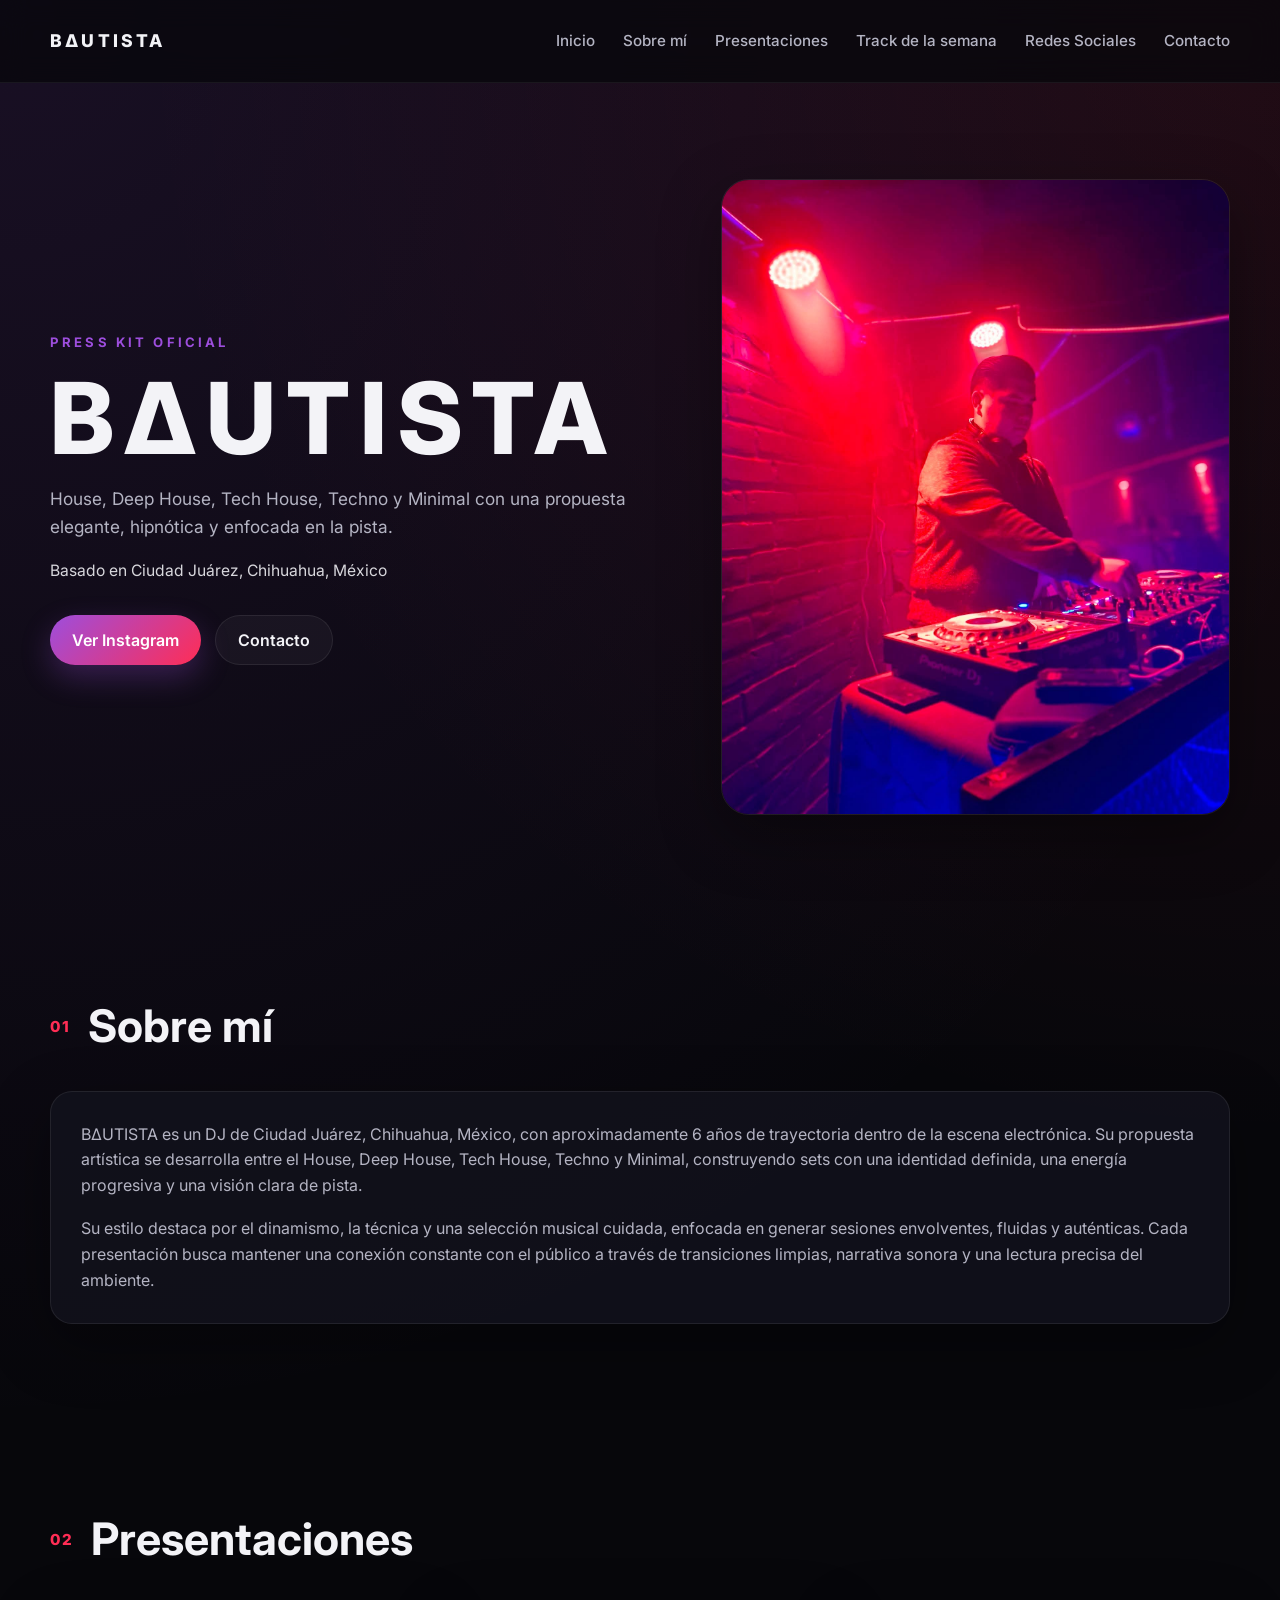
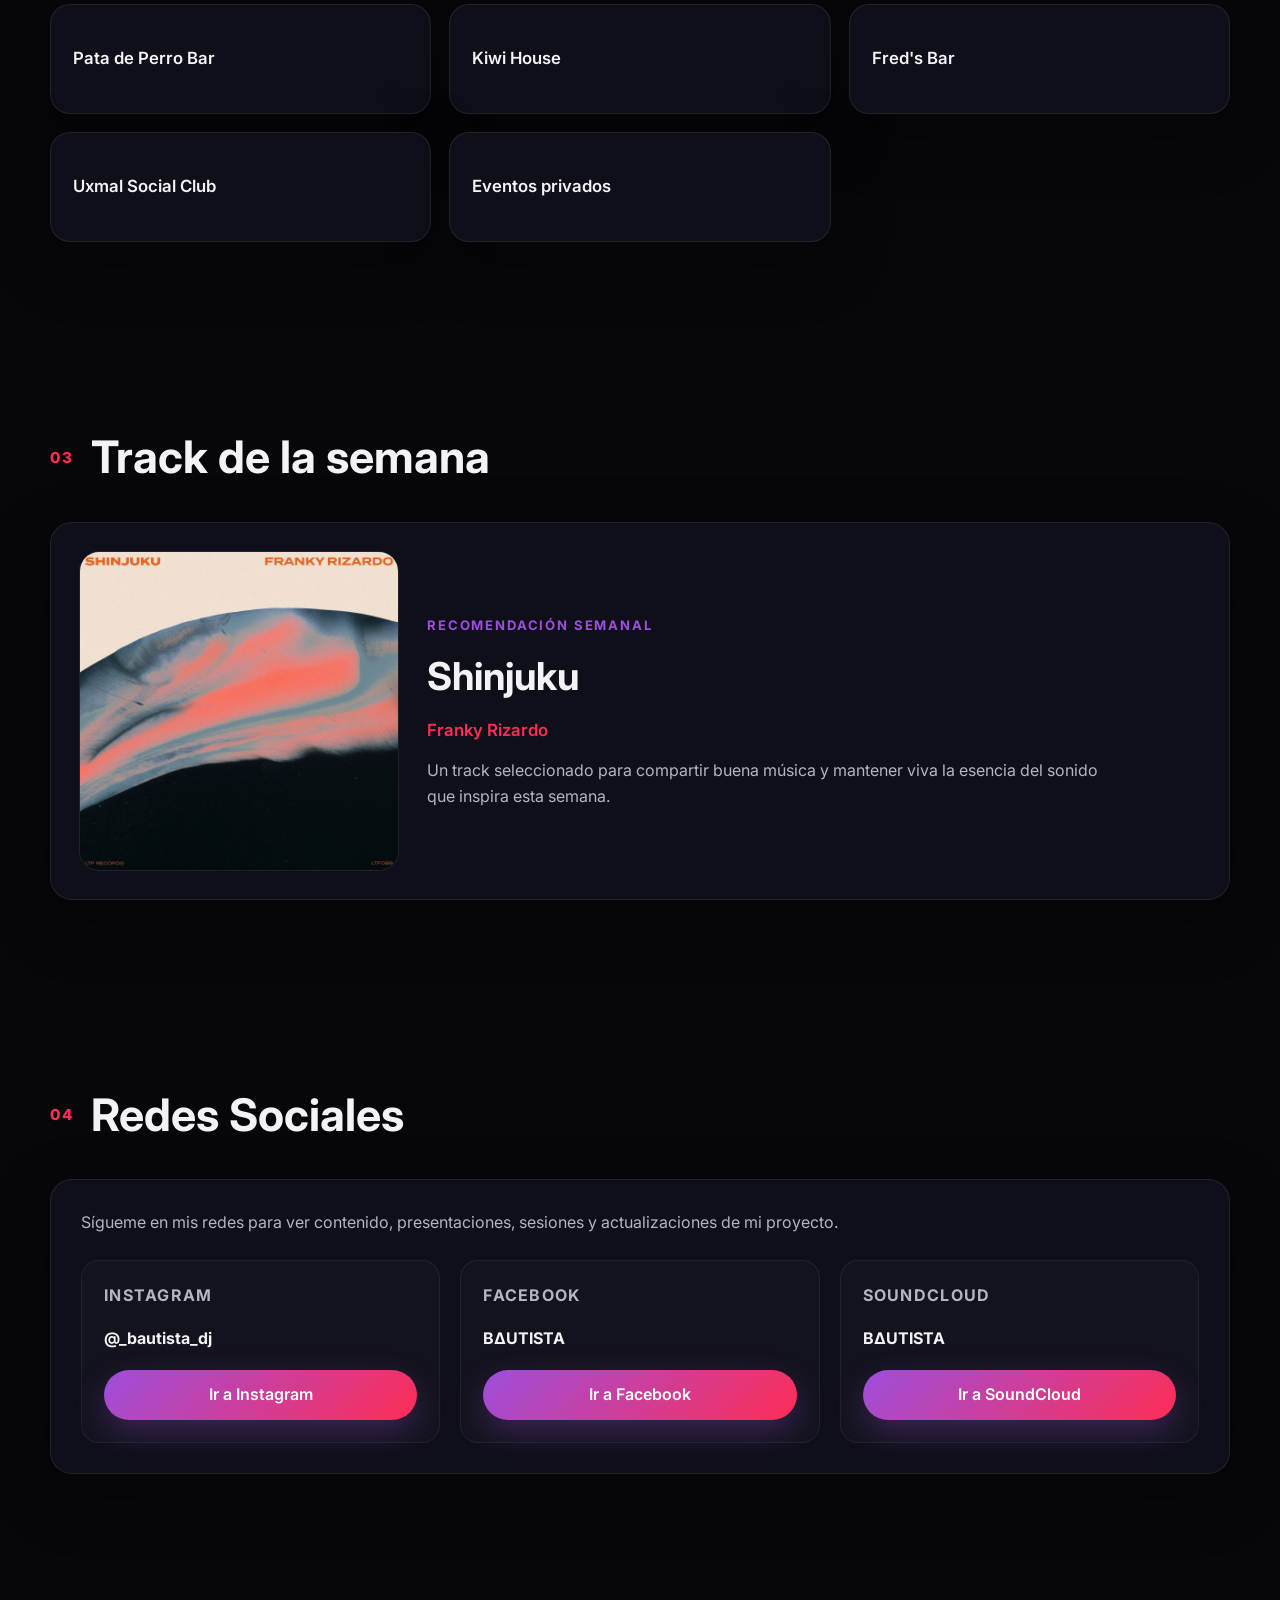
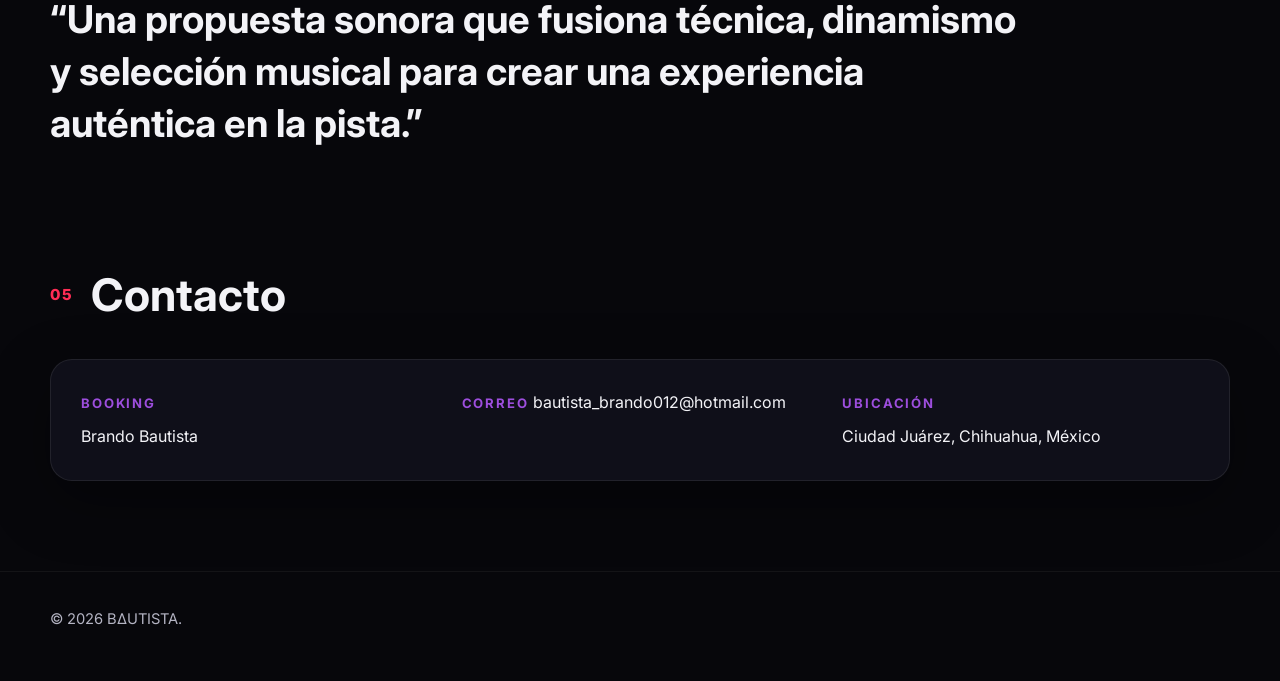
==== index.html @ ca9deb6f "Subir archivos a la raíz" ====
<!DOCTYPE html>
<html lang="es">
<head>
  <meta charset="UTF-8" />
  <meta name="viewport" content="width=device-width, initial-scale=1.0" />
  <title>BΔUTISTA | Press Kit</title>
  <link rel="icon" type="image/png" href="img/favicon.png" />
  <meta
    name="description"
    content="Press kit oficial de BΔUTISTA. DJ de House, Deep House, Tech House, Techno y Minimal desde Ciudad Juárez, Chihuahua, México."
  />
  <link rel="preconnect" href="https://fonts.googleapis.com" />
  <link rel="preconnect" href="https://fonts.gstatic.com" crossorigin />
  <link
    href="https://fonts.googleapis.com/css2?family=Inter:wght@300;400;500;600;700;800&display=swap"
    rel="stylesheet"
  />
  <link rel="stylesheet" href="styles.css" />
</head>
<body>
  <header class="header">
    <div class="container nav">
      <a href="#inicio" class="logo">BΔUTISTA</a>

      <button class="menu-toggle" id="menuToggle" aria-label="Abrir menú">
        <span></span>
        <span></span>
        <span></span>
      </button>

      <nav class="menu" id="menu">
        <a href="#inicio">Inicio</a>
        <a href="#sobre-mi">Sobre mí</a>
        <a href="#presentaciones">Presentaciones</a>
        <a href="#track-semana">Track de la semana</a>
        <a href="#redes">Redes Sociales</a>
        <a href="#contacto">Contacto</a>
      </nav>
    </div>
  </header>

  <main>
    <section class="hero" id="inicio">
      <div class="container hero-grid">
        <div class="hero-content reveal">
          <p class="eyebrow">PRESS KIT OFICIAL</p>
          <h1>BΔUTISTA</h1>
          <p class="hero-genres">
            House, Deep House, Tech House, Techno y Minimal con una propuesta elegante, hipnótica y enfocada en la pista.
          </p>
          <p class="hero-location">Basado en Ciudad Juárez, Chihuahua, México</p>

          <div class="hero-actions">
            <a
              href="https://www.instagram.com/_bautista_dj?igsh=emNrYTQ2aWJmM2I="
              target="_blank"
              rel="noopener noreferrer"
              class="btn btn-primary"
            >
              Ver Instagram
            </a>
            <a href="#contacto" class="btn btn-secondary">Contacto</a>
          </div>
        </div>

        <div class="hero-image reveal">
          <img src="img/bautista.jpeg" alt="Foto oficial de BΔUTISTA" />
        </div>
      </div>
    </section>

    <section class="section reveal" id="sobre-mi">
      <div class="container">
        <div class="section-heading">
          <span class="section-number">01</span>
          <h2>Sobre mí</h2>
        </div>

        <div class="card">
          <p>
            BΔUTISTA es un DJ de Ciudad Juárez, Chihuahua, México, con aproximadamente 6 años de trayectoria dentro de la escena electrónica.
            Su propuesta artística se desarrolla entre el House, Deep House, Tech House, Techno y Minimal, construyendo sets con una identidad definida,
            una energía progresiva y una visión clara de pista.
          </p>

          <p>
            Su estilo destaca por el dinamismo, la técnica y una selección musical cuidada, enfocada en generar sesiones envolventes, fluidas y auténticas.
            Cada presentación busca mantener una conexión constante con el público a través de transiciones limpias, narrativa sonora y una lectura precisa del ambiente.
          </p>
        </div>
      </div>
    </section>

    <section class="section reveal" id="presentaciones">
      <div class="container">
        <div class="section-heading">
          <span class="section-number">02</span>
          <h2>Presentaciones</h2>
        </div>

        <div class="venues-grid">
          <article class="venue-card">Pata de Perro Bar</article>
          <article class="venue-card">Kiwi House</article>
          <article class="venue-card">Fred's Bar</article>
          <article class="venue-card">Uxmal Social Club</article>
          <article class="venue-card">Eventos privados</article>
        </div>
      </div>
    </section>

    <section class="section reveal" id="track-semana">
      <div class="container">
        <div class="section-heading">
          <span class="section-number">03</span>
          <h2>Track de la semana</h2>
        </div>

        <div class="track-card">
          <div class="track-image">
            <img src="img/franky.webp" alt="Track de la semana" />
          </div>

          <div class="track-content">
            <p class="track-label">Recomendación semanal</p>
            <h3>Shinjuku</h3>
            <p class="track-artist">Franky Rizardo</p>
            <p class="track-description">
              Un track seleccionado para compartir buena música y mantener viva la esencia del sonido que inspira esta semana.
            </p>
          </div>
        </div>
      </div>
    </section>

    <section class="section reveal" id="redes">
      <div class="container">
        <div class="section-heading">
          <span class="section-number">04</span>
          <h2>Redes Sociales</h2>
        </div>

        <div class="card social-card">
          <p class="social-text">
            Sígueme en mis redes para ver contenido, presentaciones, sesiones y actualizaciones de mi proyecto.
          </p>

          <div class="social-grid">
            <div class="social-item">
              <p class="social-name">Instagram</p>
              <p class="social-user">@_bautista_dj</p>
              <a
                href="https://www.instagram.com/_bautista_dj?igsh=emNrYTQ2aWJmM2I="
                target="_blank"
                rel="noopener noreferrer"
                class="btn btn-primary"
              >
                Ir a Instagram
              </a>
            </div>

            <div class="social-item">
              <p class="social-name">Facebook</p>
              <p class="social-user">BΔUTISTA</p>
              <a
                href="https://www.facebook.com/share/17TQZb2qH4/"
                target="_blank"
                rel="noopener noreferrer"
                class="btn btn-primary"
              >
                Ir a Facebook
              </a>
            </div>

            <div class="social-item">
              <p class="social-name">SoundCloud</p>
              <p class="social-user">BΔUTISTA</p>
              <a
                href="https://on.soundcloud.com/ZeuyBoOCUheEk30v5t"
                target="_blank"
                rel="noopener noreferrer"
                class="btn btn-primary"
              >
                Ir a SoundCloud
              </a>
            </div>
          </div>
        </div>
      </div>
    </section>

    <section class="quote-section reveal">
      <div class="container">
        <blockquote>
          “Una propuesta sonora que fusiona técnica, dinamismo y selección musical para crear una experiencia auténtica en la pista.”
        </blockquote>
      </div>
    </section>

    <section class="section reveal" id="contacto">
      <div class="container">
        <div class="section-heading">
          <span class="section-number">05</span>
          <h2>Contacto</h2>
        </div>

        <div class="card contact-card">
          <div class="contact-item">
            <span class="contact-label">Booking</span>
            <p>Brando Bautista</p>
          </div>

          <div class="contact-item">
            <span class="contact-label">Correo</span>
            <a href="mailto:bautista_brando012@hotmail.com">bautista_brando012@hotmail.com</a>
          </div>

          <div class="contact-item">
            <span class="contact-label">Ubicación</span>
            <p>Ciudad Juárez, Chihuahua, México</p>
          </div>
        </div>
      </div>
    </section>
  </main>

  <footer class="footer">
    <div class="container">
      <p>© 2026 BΔUTISTA.</p>
    </div>
  </footer>

  <script src="Funciones.js"></script>
</body>
</html>
---- styles.css ----
:root {
  --bg: #07070b;
  --bg-soft: #101018;
  --card: rgba(18, 18, 28, 0.88);
  --card-border: rgba(255, 255, 255, 0.08);
  --text: #f3f3f7;
  --muted: #b4b4c3;
  --accent: #9d4edd;
  --accent-2: #ff2d55;
  --shadow: 0 20px 60px rgba(0, 0, 0, 0.35);
  --radius: 22px;
  --container: 1180px;
  --header-h: 82px;
}

* {
  margin: 0;
  padding: 0;
  box-sizing: border-box;
}

html {
  scroll-behavior: smooth;
}

body {
  font-family: "Inter", sans-serif;
  background:
    radial-gradient(circle at top left, rgba(157, 78, 221, 0.12), transparent 35%),
    radial-gradient(circle at top right, rgba(255, 45, 85, 0.10), transparent 28%),
    var(--bg);
  color: var(--text);
  line-height: 1.6;
}

img {
  max-width: 100%;
  display: block;
}

a {
  color: inherit;
  text-decoration: none;
}

.container {
  width: min(100% - 40px, var(--container));
  margin: 0 auto;
}

.header {
  position: sticky;
  top: 0;
  z-index: 1000;
  backdrop-filter: blur(14px);
  background: rgba(7, 7, 11, 0.75);
  border-bottom: 1px solid rgba(255, 255, 255, 0.06);
}

.nav {
  min-height: var(--header-h);
  display: flex;
  align-items: center;
  justify-content: space-between;
  gap: 20px;
}

.logo {
  font-size: 1.1rem;
  font-weight: 800;
  letter-spacing: 0.18em;
}

.menu {
  display: flex;
  align-items: center;
  gap: 28px;
}

.menu a {
  color: var(--muted);
  font-size: 0.95rem;
  font-weight: 500;
  transition: color 0.25s ease;
}

.menu a:hover {
  color: var(--text);
}

.menu-toggle {
  display: none;
  width: 48px;
  height: 48px;
  border: 1px solid rgba(255, 255, 255, 0.08);
  background: transparent;
  border-radius: 14px;
  cursor: pointer;
  padding: 10px;
}

.menu-toggle span {
  display: block;
  width: 100%;
  height: 2px;
  background: var(--text);
  margin: 6px 0;
  transition: 0.3s ease;
}

.hero {
  min-height: calc(100vh - var(--header-h));
  display: flex;
  align-items: center;
  padding: 80px 0 70px;
}

.hero-grid {
  display: grid;
  grid-template-columns: 1.1fr 0.9fr;
  gap: 48px;
  align-items: center;
}

.eyebrow {
  display: inline-block;
  margin-bottom: 18px;
  color: var(--accent);
  font-size: 0.82rem;
  font-weight: 700;
  letter-spacing: 0.24em;
}

.hero h1 {
  font-size: clamp(3rem, 8vw, 6.2rem);
  line-height: 0.95;
  font-weight: 800;
  letter-spacing: 0.1em;
  margin-bottom: 20px;
}

.hero-genres {
  max-width: 680px;
  font-size: 1.08rem;
  color: var(--muted);
  margin-bottom: 18px;
}

.hero-location {
  font-size: 0.98rem;
  color: var(--text);
  opacity: 0.88;
  margin-bottom: 32px;
}

.hero-actions {
  display: flex;
  flex-wrap: wrap;
  gap: 14px;
}

.btn {
  display: inline-flex;
  align-items: center;
  justify-content: center;
  min-height: 50px;
  padding: 0 22px;
  border-radius: 999px;
  font-weight: 600;
  transition: transform 0.25s ease, box-shadow 0.25s ease, background 0.25s ease;
}

.btn:hover {
  transform: translateY(-2px);
}

.btn-primary {
  background: linear-gradient(135deg, var(--accent), var(--accent-2));
  color: #fff;
  box-shadow: 0 12px 30px rgba(157, 78, 221, 0.28);
}

.btn-secondary {
  background: rgba(255, 255, 255, 0.04);
  color: var(--text);
  border: 1px solid rgba(255, 255, 255, 0.08);
}

.hero-image {
  position: relative;
}

.hero-image img {
  width: 100%;
  aspect-ratio: 4 / 5;
  object-fit: cover;
  border-radius: 28px;
  box-shadow: var(--shadow);
  border: 1px solid rgba(255, 255, 255, 0.08);
}

.section {
  padding: 90px 0;
}

.section-heading {
  display: flex;
  align-items: center;
  gap: 16px;
  margin-bottom: 28px;
}

.section-number {
  font-size: 0.95rem;
  font-weight: 800;
  color: var(--accent-2);
  letter-spacing: 0.16em;
}

.section-heading h2 {
  font-size: clamp(1.8rem, 4vw, 2.8rem);
  font-weight: 700;
}

.card {
  background: var(--card);
  border: 1px solid var(--card-border);
  border-radius: var(--radius);
  padding: 30px;
  box-shadow: var(--shadow);
}

.card p + p {
  margin-top: 18px;
}

.card p {
  color: var(--muted);
  font-size: 1rem;
}

.venues-grid {
  display: grid;
  grid-template-columns: repeat(3, 1fr);
  gap: 18px;
}

.venue-card {
  background: var(--card);
  border: 1px solid var(--card-border);
  border-radius: 20px;
  padding: 28px 22px;
  min-height: 110px;
  display: flex;
  align-items: center;
  font-size: 1.05rem;
  font-weight: 600;
  color: var(--text);
  transition: transform 0.25s ease, border-color 0.25s ease;
  box-shadow: var(--shadow);
}

.venue-card:hover {
  transform: translateY(-4px);
  border-color: rgba(157, 78, 221, 0.35);
}

.track-card {
  display: grid;
  grid-template-columns: 320px 1fr;
  gap: 28px;
  align-items: center;
  background: var(--card);
  border: 1px solid var(--card-border);
  border-radius: var(--radius);
  padding: 28px;
  box-shadow: var(--shadow);
}

.track-image img {
  width: 100%;
  aspect-ratio: 1 / 1;
  object-fit: cover;
  border-radius: 20px;
  border: 1px solid rgba(255, 255, 255, 0.08);
}

.track-label {
  display: inline-block;
  margin-bottom: 10px;
  font-size: 0.82rem;
  font-weight: 700;
  letter-spacing: 0.14em;
  color: var(--accent);
  text-transform: uppercase;
}

.track-content h3 {
  font-size: clamp(1.6rem, 3vw, 2.4rem);
  margin-bottom: 10px;
  color: var(--text);
}

.track-artist {
  font-size: 1.05rem;
  font-weight: 600;
  color: var(--accent-2);
  margin-bottom: 14px;
}

.track-description {
  color: var(--muted);
  max-width: 680px;
}

.social-card {
  text-align: left;
}

.social-text {
  margin-bottom: 22px;
}

.social-grid {
  display: grid;
  grid-template-columns: repeat(3, 1fr);
  gap: 20px;
  margin-top: 24px;
}

.social-item {
  background: rgba(255, 255, 255, 0.02);
  border: 1px solid rgba(255, 255, 255, 0.06);
  border-radius: 18px;
  padding: 22px;
}

.social-name {
  font-size: 0.95rem;
  font-weight: 700;
  color: var(--accent);
  margin-bottom: 8px;
  text-transform: uppercase;
  letter-spacing: 0.08em;
}

.social-user {
  font-size: 1.15rem;
  font-weight: 700;
  color: var(--text) !important;
  margin-bottom: 18px;
}

.social-item .btn {
  width: 100%;
}

.quote-section {
  padding: 30px 0 20px;
}

.quote-section blockquote {
  font-size: clamp(1.4rem, 3vw, 2.5rem);
  line-height: 1.35;
  font-weight: 700;
  max-width: 980px;
  color: var(--text);
}

.contact-card {
  display: grid;
  grid-template-columns: repeat(3, 1fr);
  gap: 24px;
}

.contact-label {
  display: inline-block;
  margin-bottom: 10px;
  font-size: 0.82rem;
  font-weight: 700;
  letter-spacing: 0.14em;
  color: var(--accent);
  text-transform: uppercase;
}

.contact-item p,
.contact-item a {
  color: var(--text);
  font-size: 1rem;
  word-break: break-word;
}

.footer {
  padding: 36px 0 50px;
  border-top: 1px solid rgba(255, 255, 255, 0.05);
}

.footer p {
  color: var(--muted);
  font-size: 0.92rem;
}

.reveal {
  opacity: 0;
  transform: translateY(36px);
  transition: opacity 0.8s ease, transform 0.8s ease;
}

.reveal.visible {
  opacity: 1;
  transform: translateY(0);
}

@media (max-width: 980px) {
  .hero-grid,
  .contact-card,
  .venues-grid,
  .social-grid {
    grid-template-columns: 1fr;
  }

  .track-card {
    grid-template-columns: 1fr;
  }

  .hero {
    padding-top: 50px;
  }

  .hero-image {
    order: -1;
  }
}

@media (max-width: 768px) {
  .menu-toggle {
    display: block;
  }

  .menu {
    position: absolute;
    top: calc(var(--header-h) - 2px);
    right: 20px;
    left: 20px;
    display: flex;
    flex-direction: column;
    align-items: flex-start;
    padding: 18px;
    border-radius: 18px;
    background: rgba(10, 10, 16, 0.96);
    border: 1px solid rgba(255, 255, 255, 0.08);
    box-shadow: var(--shadow);
    opacity: 0;
    pointer-events: none;
    transform: translateY(-10px);
    transition: 0.3s ease;
  }

  .menu.open {
    opacity: 1;
    pointer-events: auto;
    transform: translateY(0);
  }

  .hero h1 {
    letter-spacing: 0.06em;
  }

  .card,
  .venue-card,
  .track-card,
  .social-item {
    padding: 24px;
  }
}

@media (max-width: 520px) {
  .container {
    width: min(100% - 24px, var(--container));
  }

  .hero-actions {
    flex-direction: column;
    align-items: stretch;
  }

  .btn {
    width: 100%;
  }

  .section {
    padding: 72px 0;
  }
}
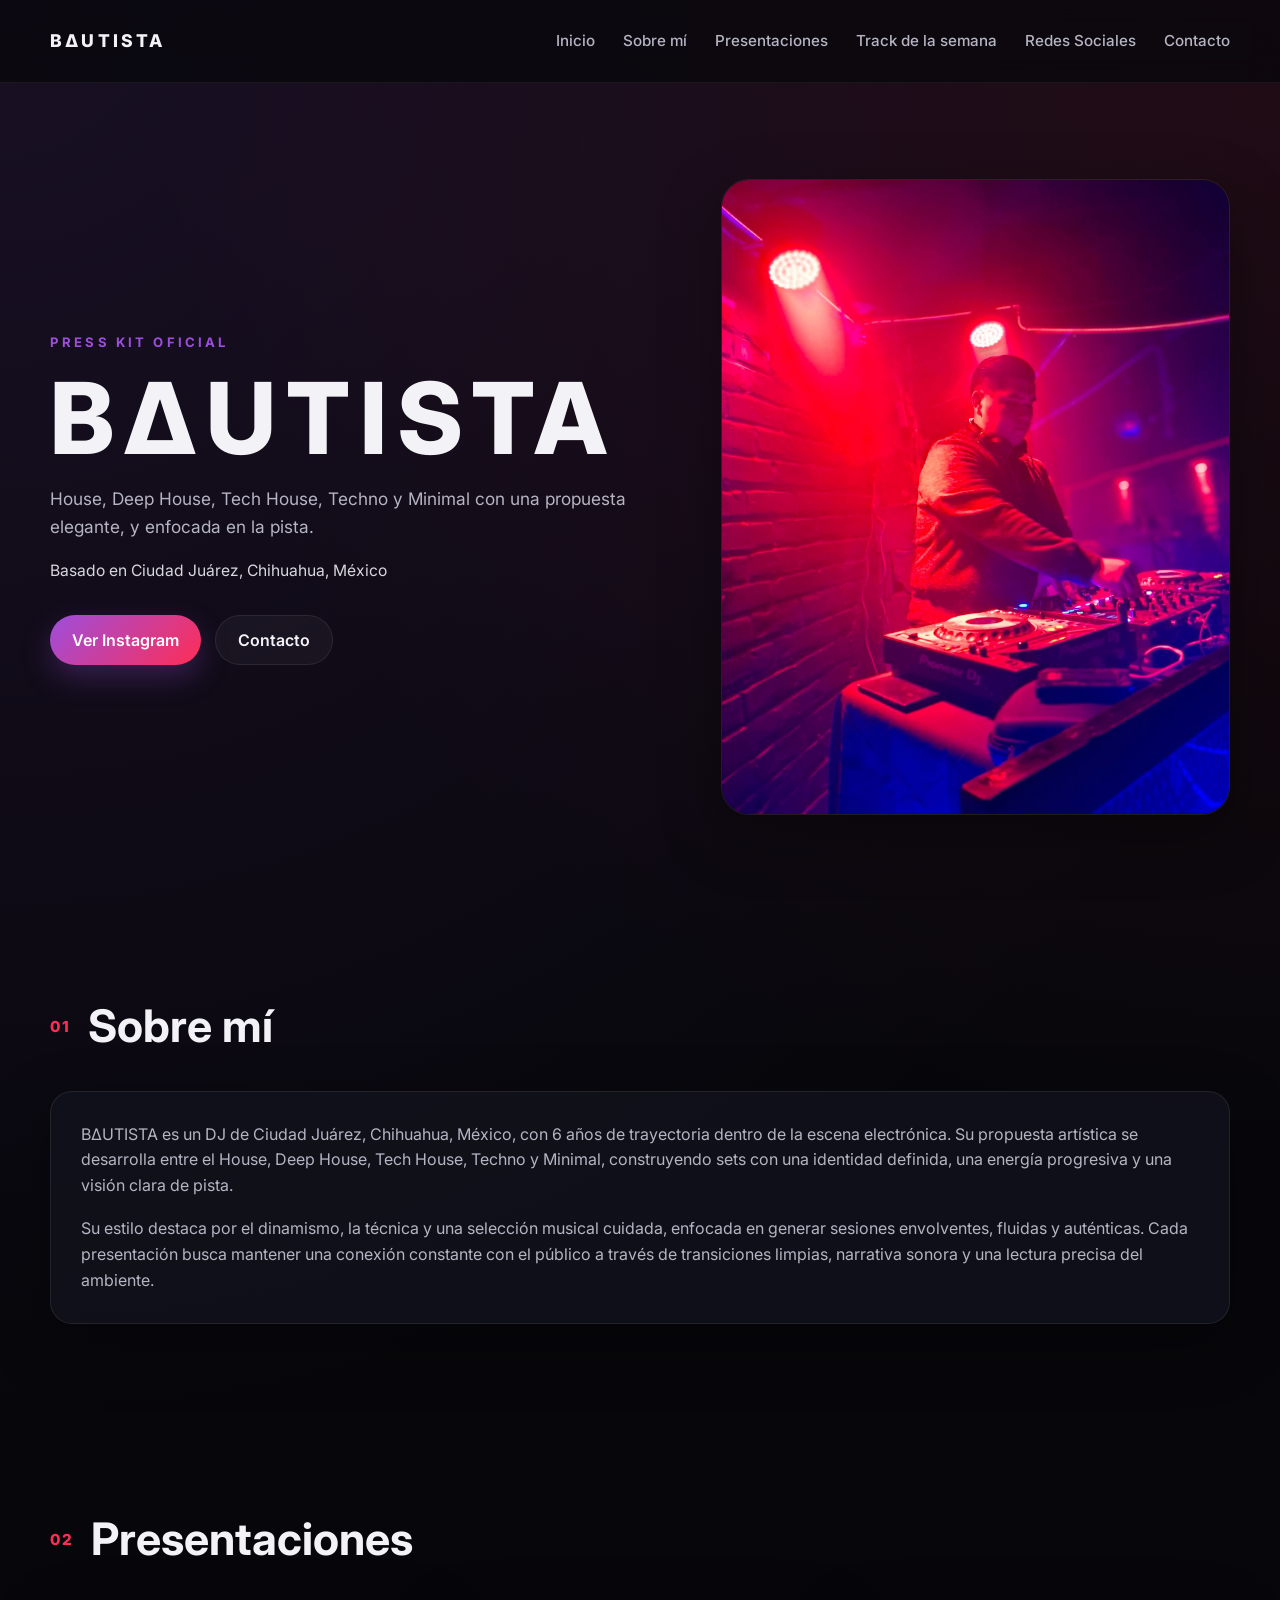
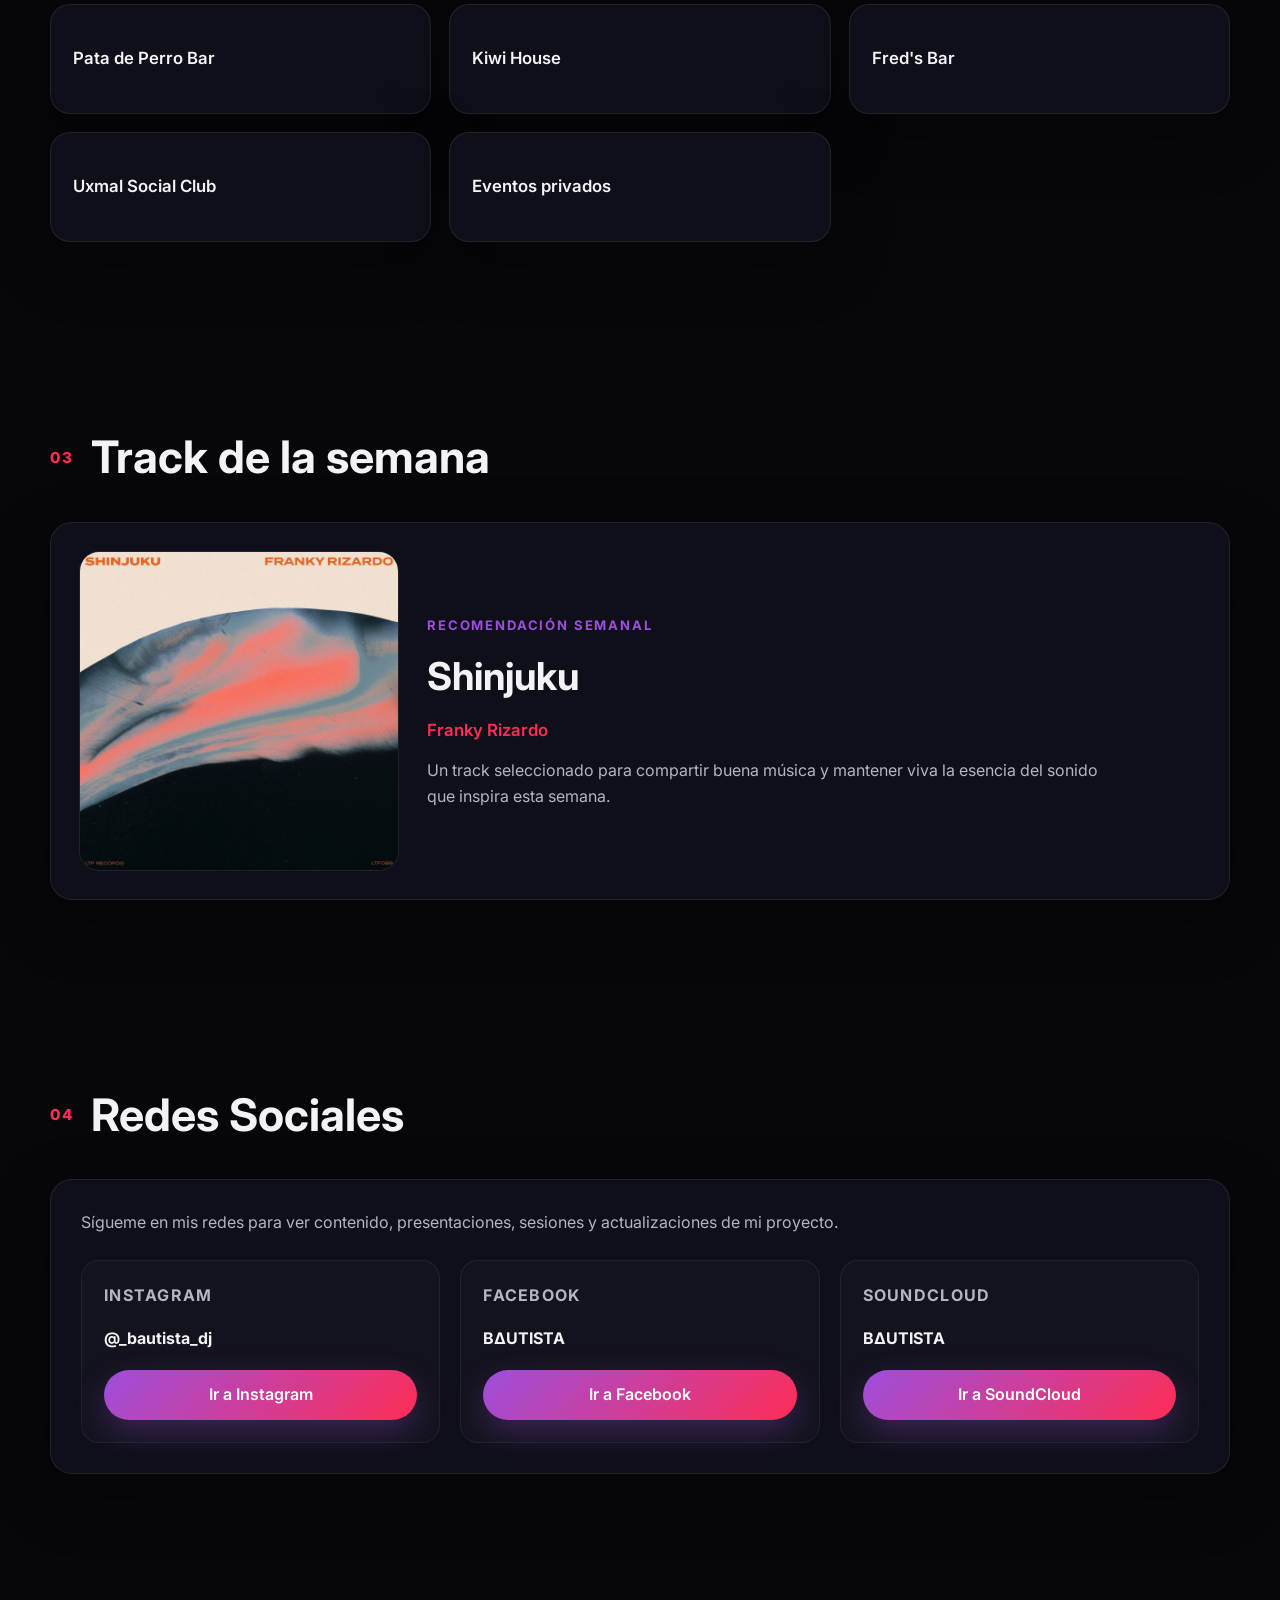
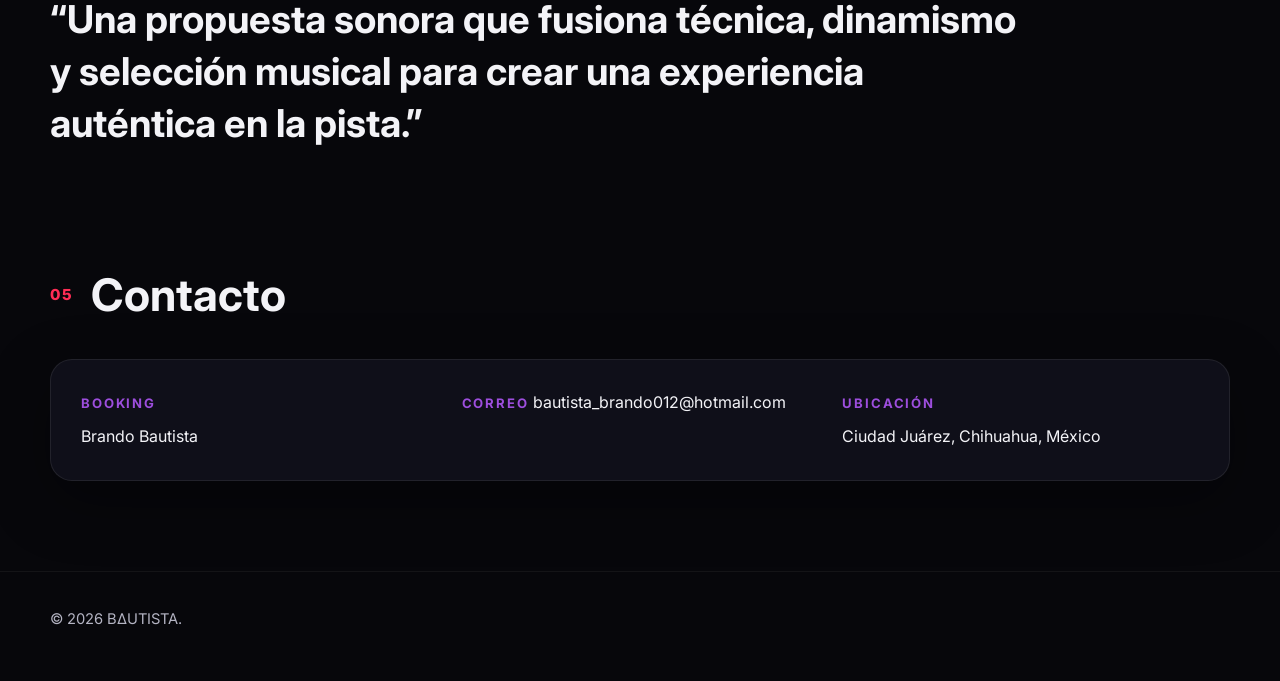
==== commit e4a383e0: "Fix HTML encoding issues in index.html" ====
--- a/index.html
+++ b/index.html
@@ -46,7 +46,7 @@
           <p class="eyebrow">PRESS KIT OFICIAL</p>
           <h1>BΔUTISTA</h1>
           <p class="hero-genres">
-            House, Deep House, Tech House, Techno y Minimal con una propuesta elegante, hipnótica y enfocada en la pista.
+            House, Deep House, Tech House, Techno y Minimal con una propuesta elegante, y enfocada en la pista.
           </p>
           <p class="hero-location">Basado en Ciudad Juárez, Chihuahua, México</p>
 
@@ -78,7 +78,7 @@
 
         <div class="card">
           <p>
-            BΔUTISTA es un DJ de Ciudad Juárez, Chihuahua, México, con aproximadamente 6 años de trayectoria dentro de la escena electrónica.
+            BΔUTISTA es un DJ de Ciudad Juárez, Chihuahua, México, con 6 años de trayectoria dentro de la escena electrónica.
             Su propuesta artística se desarrolla entre el House, Deep House, Tech House, Techno y Minimal, construyendo sets con una identidad definida,
             una energía progresiva y una visión clara de pista.
           </p>
@@ -231,4 +231,4 @@
 
   <script src="Funciones.js"></script>
 </body>
-</html>+</html>
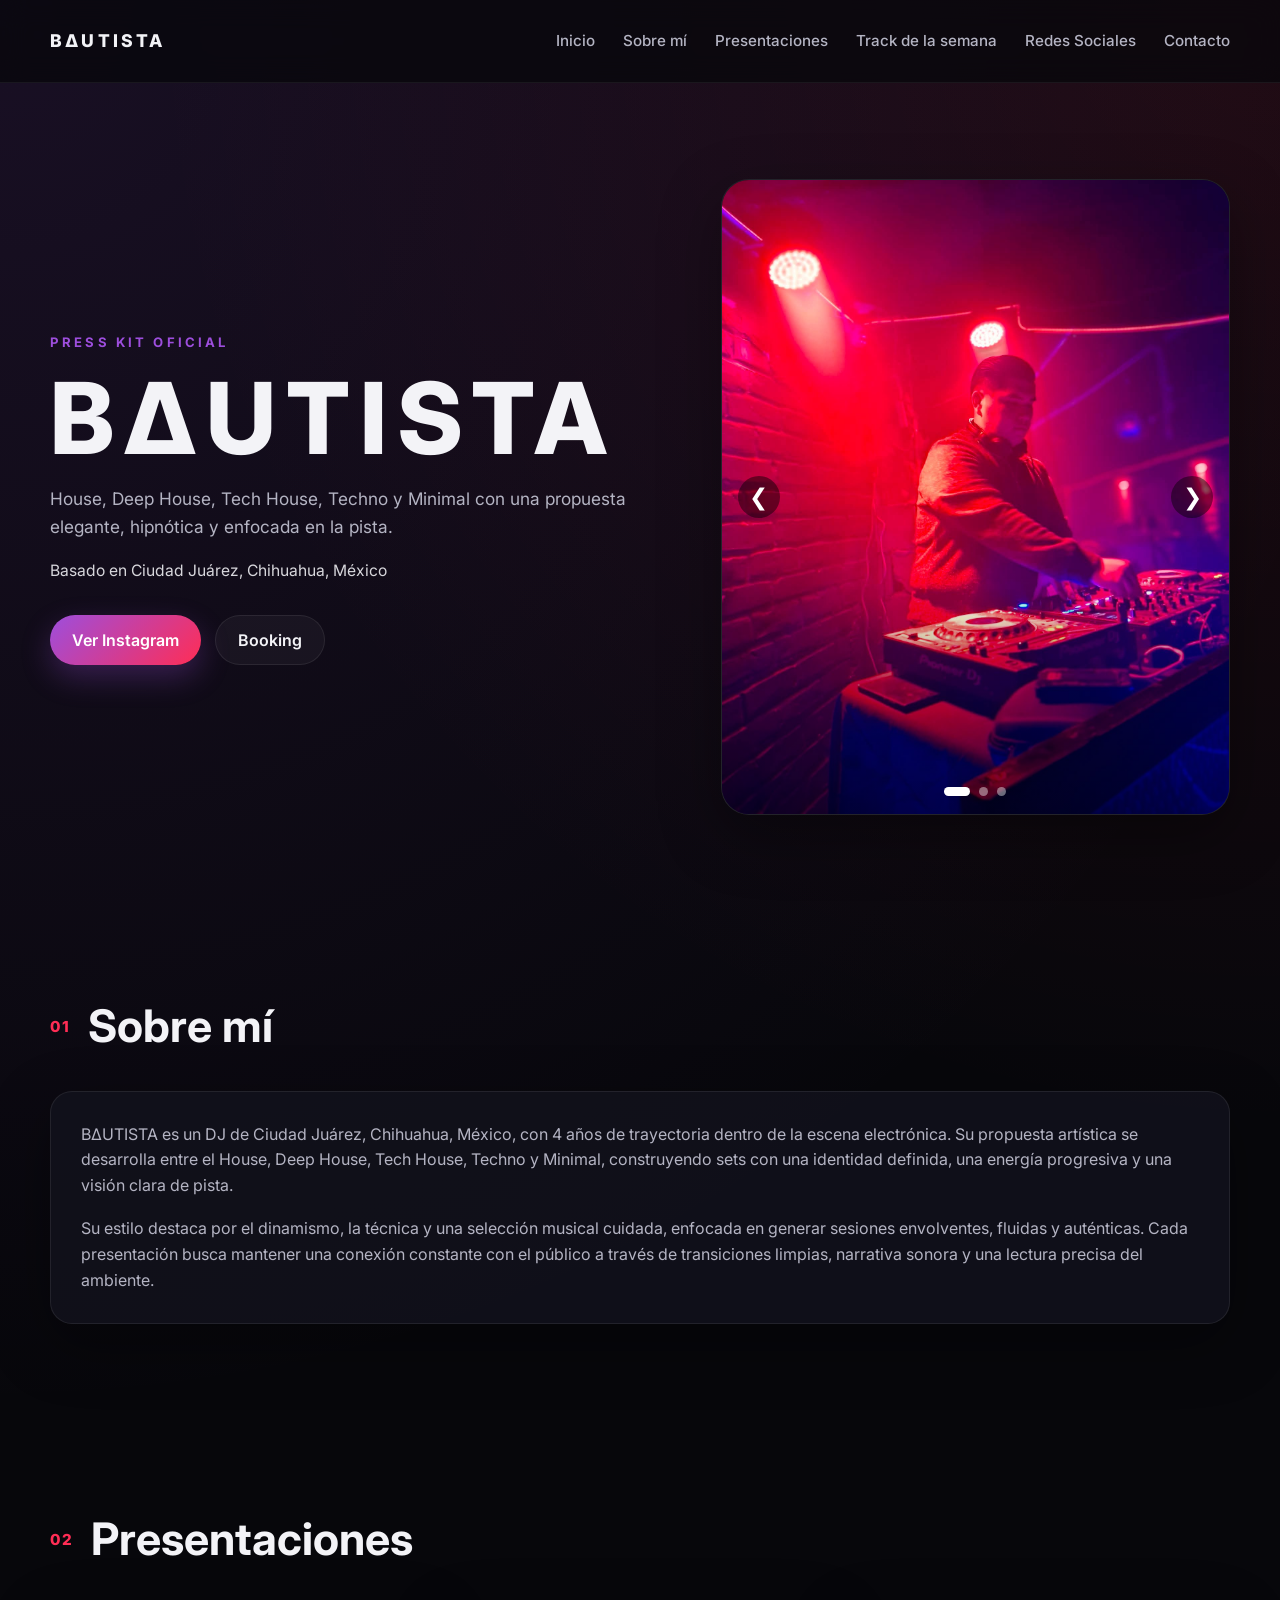
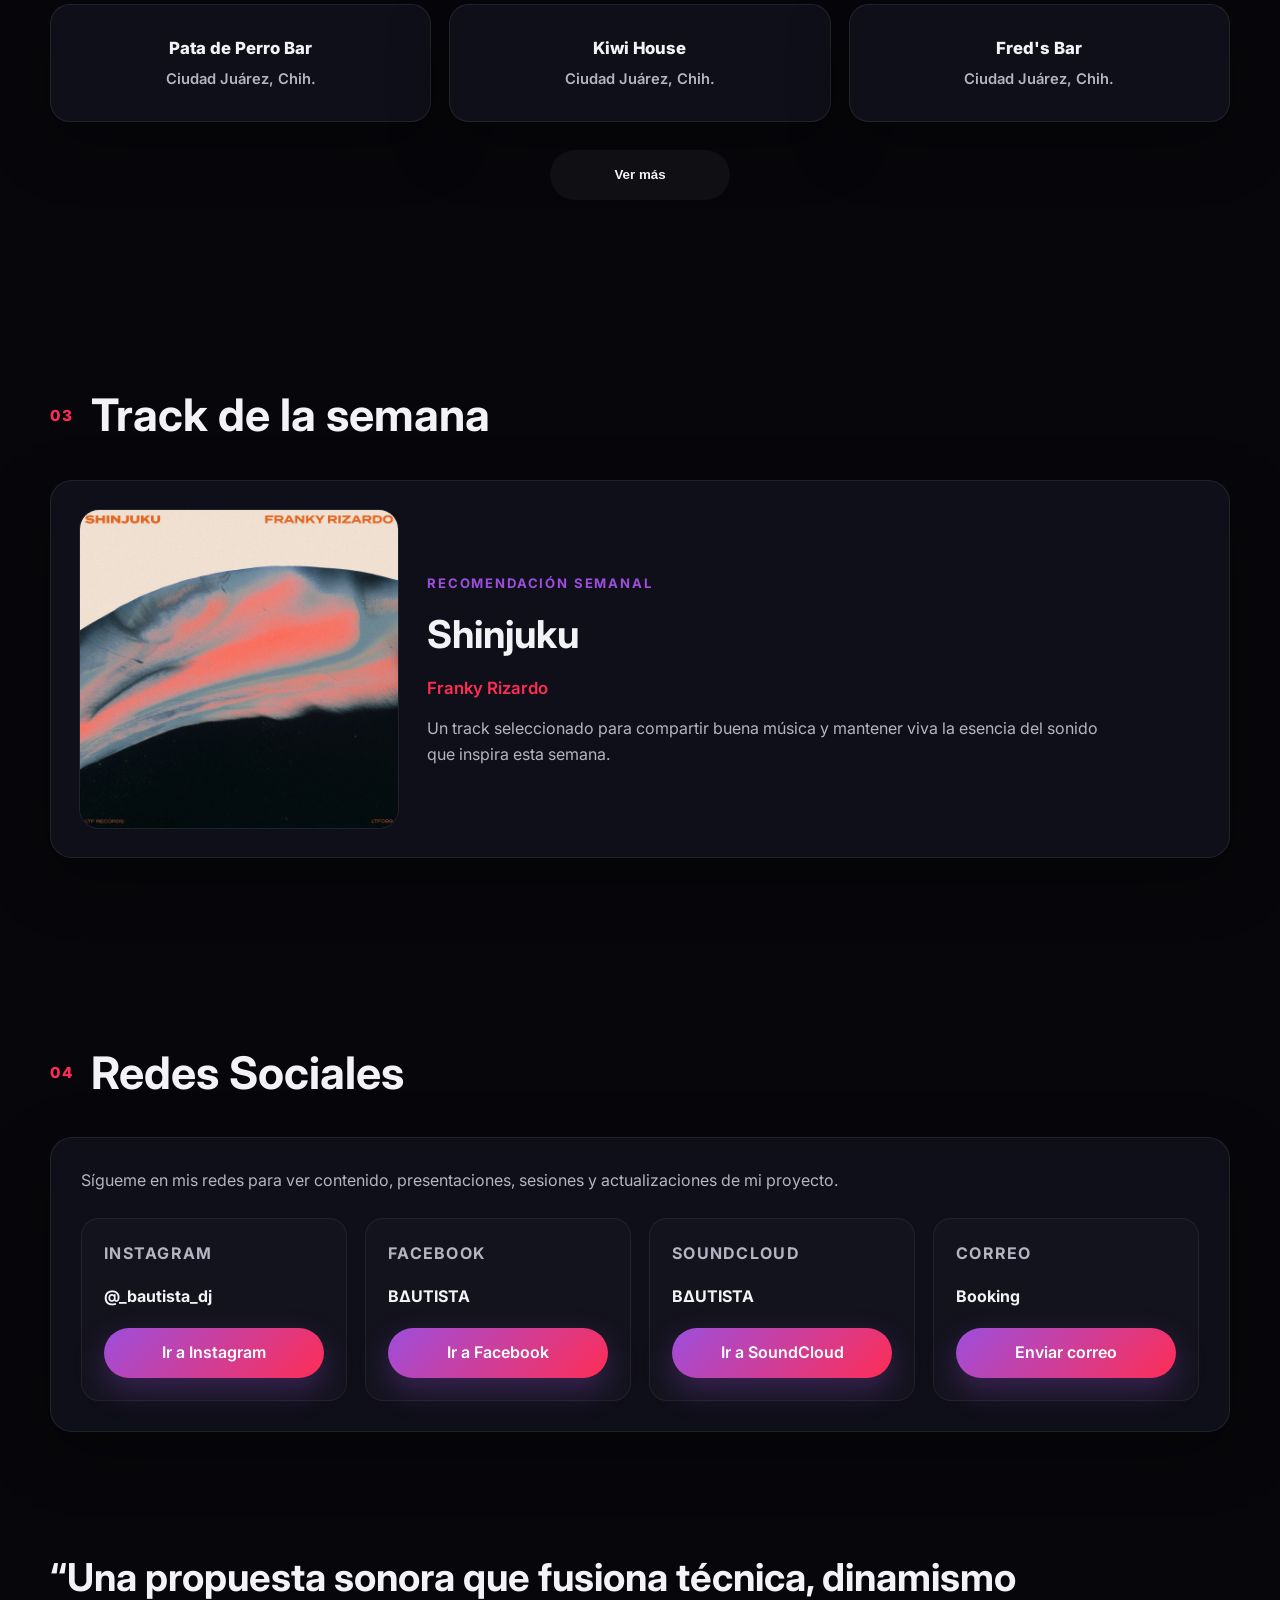
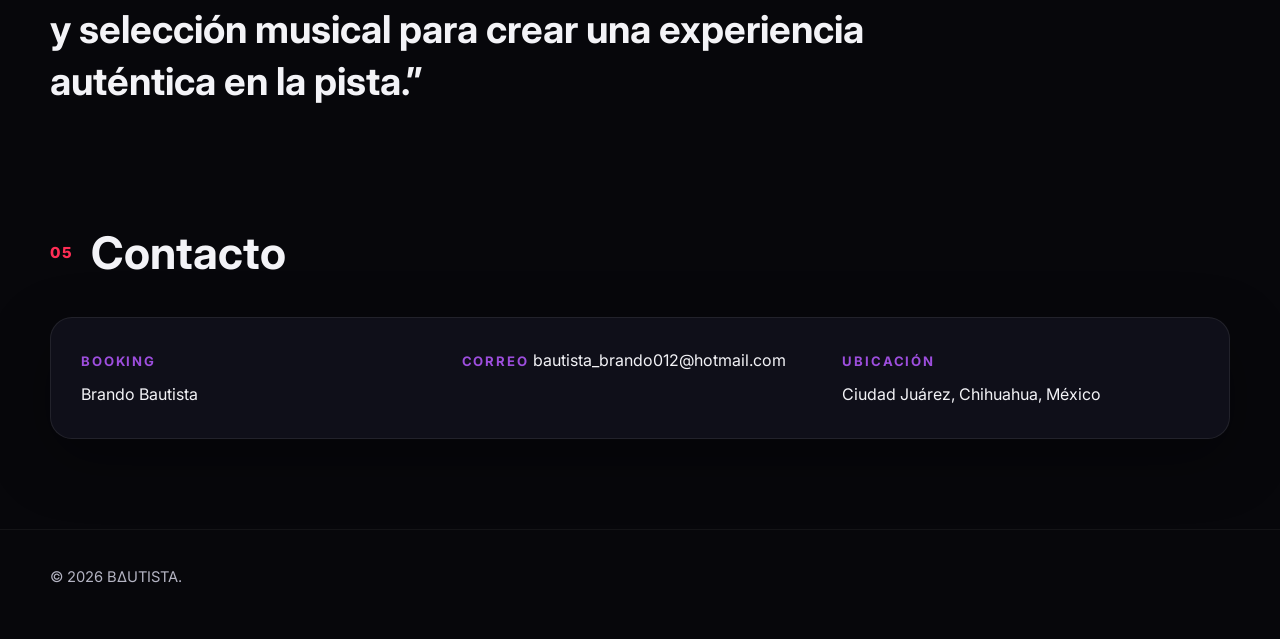
==== commit c407b80e: "Press kit modificado" ====
--- a/index.html
+++ b/index.html
@@ -1,234 +1,306 @@
-<!DOCTYPE html>
-<html lang="es">
-<head>
-  <meta charset="UTF-8" />
-  <meta name="viewport" content="width=device-width, initial-scale=1.0" />
-  <title>BΔUTISTA | Press Kit</title>
-  <link rel="icon" type="image/png" href="img/favicon.png" />
-  <meta
-    name="description"
-    content="Press kit oficial de BΔUTISTA. DJ de House, Deep House, Tech House, Techno y Minimal desde Ciudad Juárez, Chihuahua, México."
-  />
-  <link rel="preconnect" href="https://fonts.googleapis.com" />
-  <link rel="preconnect" href="https://fonts.gstatic.com" crossorigin />
-  <link
-    href="https://fonts.googleapis.com/css2?family=Inter:wght@300;400;500;600;700;800&display=swap"
-    rel="stylesheet"
-  />
-  <link rel="stylesheet" href="styles.css" />
-</head>
-<body>
-  <header class="header">
-    <div class="container nav">
-      <a href="#inicio" class="logo">BΔUTISTA</a>
-
-      <button class="menu-toggle" id="menuToggle" aria-label="Abrir menú">
-        <span></span>
-        <span></span>
-        <span></span>
-      </button>
-
-      <nav class="menu" id="menu">
-        <a href="#inicio">Inicio</a>
-        <a href="#sobre-mi">Sobre mí</a>
-        <a href="#presentaciones">Presentaciones</a>
-        <a href="#track-semana">Track de la semana</a>
-        <a href="#redes">Redes Sociales</a>
-        <a href="#contacto">Contacto</a>
-      </nav>
-    </div>
-  </header>
-
-  <main>
-    <section class="hero" id="inicio">
-      <div class="container hero-grid">
-        <div class="hero-content reveal">
-          <p class="eyebrow">PRESS KIT OFICIAL</p>
-          <h1>BΔUTISTA</h1>
-          <p class="hero-genres">
-            House, Deep House, Tech House, Techno y Minimal con una propuesta elegante, y enfocada en la pista.
-          </p>
-          <p class="hero-location">Basado en Ciudad Juárez, Chihuahua, México</p>
-
-          <div class="hero-actions">
-            <a
-              href="https://www.instagram.com/_bautista_dj?igsh=emNrYTQ2aWJmM2I="
-              target="_blank"
-              rel="noopener noreferrer"
-              class="btn btn-primary"
-            >
-              Ver Instagram
-            </a>
-            <a href="#contacto" class="btn btn-secondary">Contacto</a>
-          </div>
-        </div>
-
-        <div class="hero-image reveal">
-          <img src="img/bautista.jpeg" alt="Foto oficial de BΔUTISTA" />
-        </div>
-      </div>
-    </section>
-
-    <section class="section reveal" id="sobre-mi">
-      <div class="container">
-        <div class="section-heading">
-          <span class="section-number">01</span>
-          <h2>Sobre mí</h2>
-        </div>
-
-        <div class="card">
-          <p>
-            BΔUTISTA es un DJ de Ciudad Juárez, Chihuahua, México, con 6 años de trayectoria dentro de la escena electrónica.
-            Su propuesta artística se desarrolla entre el House, Deep House, Tech House, Techno y Minimal, construyendo sets con una identidad definida,
-            una energía progresiva y una visión clara de pista.
-          </p>
-
-          <p>
-            Su estilo destaca por el dinamismo, la técnica y una selección musical cuidada, enfocada en generar sesiones envolventes, fluidas y auténticas.
-            Cada presentación busca mantener una conexión constante con el público a través de transiciones limpias, narrativa sonora y una lectura precisa del ambiente.
-          </p>
-        </div>
-      </div>
-    </section>
-
-    <section class="section reveal" id="presentaciones">
-      <div class="container">
-        <div class="section-heading">
-          <span class="section-number">02</span>
-          <h2>Presentaciones</h2>
-        </div>
-
-        <div class="venues-grid">
-          <article class="venue-card">Pata de Perro Bar</article>
-          <article class="venue-card">Kiwi House</article>
-          <article class="venue-card">Fred's Bar</article>
-          <article class="venue-card">Uxmal Social Club</article>
-          <article class="venue-card">Eventos privados</article>
-        </div>
-      </div>
-    </section>
-
-    <section class="section reveal" id="track-semana">
-      <div class="container">
-        <div class="section-heading">
-          <span class="section-number">03</span>
-          <h2>Track de la semana</h2>
-        </div>
-
-        <div class="track-card">
-          <div class="track-image">
-            <img src="img/franky.webp" alt="Track de la semana" />
-          </div>
-
-          <div class="track-content">
-            <p class="track-label">Recomendación semanal</p>
-            <h3>Shinjuku</h3>
-            <p class="track-artist">Franky Rizardo</p>
-            <p class="track-description">
-              Un track seleccionado para compartir buena música y mantener viva la esencia del sonido que inspira esta semana.
-            </p>
-          </div>
-        </div>
-      </div>
-    </section>
-
-    <section class="section reveal" id="redes">
-      <div class="container">
-        <div class="section-heading">
-          <span class="section-number">04</span>
-          <h2>Redes Sociales</h2>
-        </div>
-
-        <div class="card social-card">
-          <p class="social-text">
-            Sígueme en mis redes para ver contenido, presentaciones, sesiones y actualizaciones de mi proyecto.
-          </p>
-
-          <div class="social-grid">
-            <div class="social-item">
-              <p class="social-name">Instagram</p>
-              <p class="social-user">@_bautista_dj</p>
-              <a
-                href="https://www.instagram.com/_bautista_dj?igsh=emNrYTQ2aWJmM2I="
-                target="_blank"
-                rel="noopener noreferrer"
-                class="btn btn-primary"
-              >
-                Ir a Instagram
-              </a>
-            </div>
-
-            <div class="social-item">
-              <p class="social-name">Facebook</p>
-              <p class="social-user">BΔUTISTA</p>
-              <a
-                href="https://www.facebook.com/share/17TQZb2qH4/"
-                target="_blank"
-                rel="noopener noreferrer"
-                class="btn btn-primary"
-              >
-                Ir a Facebook
-              </a>
-            </div>
-
-            <div class="social-item">
-              <p class="social-name">SoundCloud</p>
-              <p class="social-user">BΔUTISTA</p>
-              <a
-                href="https://on.soundcloud.com/ZeuyBoOCUheEk30v5t"
-                target="_blank"
-                rel="noopener noreferrer"
-                class="btn btn-primary"
-              >
-                Ir a SoundCloud
-              </a>
-            </div>
-          </div>
-        </div>
-      </div>
-    </section>
-
-    <section class="quote-section reveal">
-      <div class="container">
-        <blockquote>
-          “Una propuesta sonora que fusiona técnica, dinamismo y selección musical para crear una experiencia auténtica en la pista.”
-        </blockquote>
-      </div>
-    </section>
-
-    <section class="section reveal" id="contacto">
-      <div class="container">
-        <div class="section-heading">
-          <span class="section-number">05</span>
-          <h2>Contacto</h2>
-        </div>
-
-        <div class="card contact-card">
-          <div class="contact-item">
-            <span class="contact-label">Booking</span>
-            <p>Brando Bautista</p>
-          </div>
-
-          <div class="contact-item">
-            <span class="contact-label">Correo</span>
-            <a href="mailto:bautista_brando012@hotmail.com">bautista_brando012@hotmail.com</a>
-          </div>
-
-          <div class="contact-item">
-            <span class="contact-label">Ubicación</span>
-            <p>Ciudad Juárez, Chihuahua, México</p>
-          </div>
-        </div>
-      </div>
-    </section>
-  </main>
-
-  <footer class="footer">
-    <div class="container">
-      <p>© 2026 BΔUTISTA.</p>
-    </div>
-  </footer>
-
-  <script src="Funciones.js"></script>
-</body>
-</html>
+<!DOCTYPE html>
+<html lang="es">
+<head>
+  <meta charset="UTF-8" />
+  <meta name="viewport" content="width=device-width, initial-scale=1.0" />
+  <title>BΔUTISTA | Press Kit</title>
+  <link rel="icon" type="image/png" href="img/favicon.png" />
+  <meta
+    name="description"
+    content="Press kit oficial de BΔUTISTA. DJ de House, Deep House, Tech House, Techno y Minimal desde Ciudad Juárez, Chihuahua, México."
+  />
+  <link rel="preconnect" href="https://fonts.googleapis.com" />
+  <link rel="preconnect" href="https://fonts.gstatic.com" crossorigin />
+  <link
+    href="https://fonts.googleapis.com/css2?family=Inter:wght@300;400;500;600;700;800&display=swap"
+    rel="stylesheet"
+  />
+  <link rel="stylesheet" href="styles.css" />
+</head>
+<body>
+  <header class="header">
+    <div class="container nav">
+      <a href="#inicio" class="logo">BΔUTISTA</a>
+
+      <button class="menu-toggle" id="menuToggle" aria-label="Abrir menú">
+        <span></span>
+        <span></span>
+        <span></span>
+      </button>
+
+      <nav class="menu" id="menu">
+        <a href="#inicio">Inicio</a>
+        <a href="#sobre-mi">Sobre mí</a>
+        <a href="#presentaciones">Presentaciones</a>
+        <a href="#track-semana">Track de la semana</a>
+        <a href="#redes">Redes Sociales</a>
+        <a href="#contacto">Contacto</a>
+      </nav>
+    </div>
+  </header>
+
+  <main>
+    <section class="hero" id="inicio">
+      <div class="container hero-grid">
+        <div class="hero-content reveal">
+          <p class="eyebrow">PRESS KIT OFICIAL</p>
+          <h1>BΔUTISTA</h1>
+          <p class="hero-genres">
+            House, Deep House, Tech House, Techno y Minimal con una propuesta elegante, hipnótica y enfocada en la pista.
+          </p>
+          <p class="hero-location">Basado en Ciudad Juárez, Chihuahua, México</p>
+
+          <div class="hero-actions">
+            <a
+              href="https://www.instagram.com/_bautista_dj?igsh=emNrYTQ2aWJmM2I="
+              target="_blank"
+              rel="noopener noreferrer"
+              class="btn btn-primary"
+            >
+              Ver Instagram
+            </a>
+            <a href="#contacto" class="btn btn-secondary">Booking</a>
+          </div>
+        </div>
+
+        <div class="hero-carousel reveal">
+  <div class="carousel" id="photoCarousel">
+    <div class="carousel-track" id="carouselTrack">
+      <div class="carousel-slide active">
+        <img src="img/bautista.jpeg" alt="Foto oficial de BΔUTISTA 1" />
+      </div>
+
+      <div class="carousel-slide">
+        <img src="img/bautista02.jpeg" alt="Foto oficial de BΔUTISTA 2" />
+      </div>
+
+      <div class="carousel-slide">
+        <img src="img/bautista03.jpeg" alt="Foto oficial de BΔUTISTA 3" />
+      </div>
+    </div>
+
+    <button class="carousel-btn carousel-btn-prev" id="prevBtn" aria-label="Foto anterior">
+      &#10094;
+    </button>
+
+    <button class="carousel-btn carousel-btn-next" id="nextBtn" aria-label="Foto siguiente">
+      &#10095;
+    </button>
+
+    <div class="carousel-dots" id="carouselDots">
+      <button class="dot active" aria-label="Foto 1"></button>
+      <button class="dot" aria-label="Foto 2"></button>
+      <button class="dot" aria-label="Foto 3"></button>
+    </div>
+  </div>
+</div>
+      </div>
+    </section>
+
+    <section class="section reveal" id="sobre-mi">
+      <div class="container">
+        <div class="section-heading">
+          <span class="section-number">01</span>
+          <h2>Sobre mí</h2>
+        </div>
+
+        <div class="card">
+          <p>
+            BΔUTISTA es un DJ de Ciudad Juárez, Chihuahua, México, con 4 años de trayectoria dentro de la escena electrónica.
+            Su propuesta artística se desarrolla entre el House, Deep House, Tech House, Techno y Minimal, construyendo sets con una identidad definida,
+            una energía progresiva y una visión clara de pista.
+          </p>
+
+          <p>
+            Su estilo destaca por el dinamismo, la técnica y una selección musical cuidada, enfocada en generar sesiones envolventes, fluidas y auténticas.
+            Cada presentación busca mantener una conexión constante con el público a través de transiciones limpias, narrativa sonora y una lectura precisa del ambiente.
+          </p>
+        </div>
+      </div>
+    </section>
+
+    <section class="section reveal" id="presentaciones">
+  <div class="container">
+    <div class="section-heading">
+      <span class="section-number">02</span>
+      <h2>Presentaciones</h2>
+    </div>
+
+    <div class="venues-grid" id="venuesGrid">
+      <article class="venue-card">
+        <span>Pata de Perro Bar</span>
+        <small>Ciudad Juárez, Chih.</small>
+      </article>
+
+      <article class="venue-card">
+        <span>Kiwi House</span>
+        <small>Ciudad Juárez, Chih.</small>
+      </article>
+
+      <article class="venue-card">
+        <span>Fred's Bar</span>
+        <small>Ciudad Juárez, Chih.</small>
+      </article>
+
+      <article class="venue-card venue-hidden">
+        <span>Uxmal Social Club</span>
+        <small>Ciudad Juárez, Chih.</small>
+      </article>
+
+      <article class="venue-card venue-hidden">
+        <span>Eventos privados</span>
+        <small>Ciudad Juárez, Chih.</small>
+      </article>
+
+      <article class="venue-card venue-hidden">
+        <span>Aniversario #4 Comunidad Raver</span>
+        <small>Ciudad Juárez, Chih.</small>
+      </article>
+
+      <article class="venue-card venue-hidden">
+        <span>Clande </span>
+        <small>Ciudad Juárez, Chih.</small>
+      </article>
+    </div>
+
+    <div class="venues-actions">
+      <button class="btn btn-secondary" id="showMoreVenues">
+        Ver más
+      </button>
+    </div>
+  </div>
+</section>
+    <section class="section reveal" id="track-semana">
+      <div class="container">
+        <div class="section-heading">
+          <span class="section-number">03</span>
+          <h2>Track de la semana</h2>
+        </div>
+
+        <div class="track-card">
+          <div class="track-image">
+            <img src="img/franky.webp" alt="Track de la semana" />
+          </div>
+
+          <div class="track-content">
+            <p class="track-label">Recomendación semanal</p>
+            <h3>Shinjuku</h3>
+            <p class="track-artist">Franky Rizardo</p>
+            <p class="track-description">
+              Un track seleccionado para compartir buena música y mantener viva la esencia del sonido que inspira esta semana.
+            </p>
+          </div>
+        </div>
+      </div>
+    </section>
+
+    <section class="section reveal" id="redes">
+      <div class="container">
+        <div class="section-heading">
+          <span class="section-number">04</span>
+          <h2>Redes Sociales</h2>
+        </div>
+
+        <div class="card social-card">
+          <p class="social-text">
+            Sígueme en mis redes para ver contenido, presentaciones, sesiones y actualizaciones de mi proyecto.
+          </p>
+
+          <div class="social-grid">
+            <div class="social-item">
+              <p class="social-name">Instagram</p>
+              <p class="social-user">@_bautista_dj</p>
+              <a
+                href="https://www.instagram.com/_bautista_dj?igsh=emNrYTQ2aWJmM2I="
+                target="_blank"
+                rel="noopener noreferrer"
+                class="btn btn-primary"
+              >
+                Ir a Instagram
+              </a>
+            </div>
+
+            <div class="social-item">
+              <p class="social-name">Facebook</p>
+              <p class="social-user">BΔUTISTA</p>
+              <a
+                href="https://www.facebook.com/share/17TQZb2qH4/"
+                target="_blank"
+                rel="noopener noreferrer"
+                class="btn btn-primary"
+              >
+                Ir a Facebook
+              </a>
+            </div>
+
+            <div class="social-item">
+              <p class="social-name">SoundCloud</p>
+              <p class="social-user">BΔUTISTA</p>
+              <a
+                href="https://on.soundcloud.com/ZeuyBoOCUheEk30v5t"
+                target="_blank"
+                rel="noopener noreferrer"
+                class="btn btn-primary"
+              >
+                Ir a SoundCloud
+              </a>
+            </div>
+            <div class="social-item">
+  <p class="social-name">Correo</p>
+  <p class="social-user">Booking</p>
+  <a
+    href="mailto:bautista_brando012@hotmail.com"
+    class="btn btn-primary"
+  >
+    Enviar correo
+  </a>
+</div>
+          </div>
+        </div>
+      </div>
+    </section>
+
+    <section class="quote-section reveal">
+      <div class="container">
+        <blockquote>
+          “Una propuesta sonora que fusiona técnica, dinamismo y selección musical para crear una experiencia auténtica en la pista.”
+        </blockquote>
+      </div>
+    </section>
+
+    <section class="section reveal" id="contacto">
+      <div class="container">
+        <div class="section-heading">
+          <span class="section-number">05</span>
+          <h2>Contacto</h2>
+        </div>
+
+        <div class="card contact-card">
+          <div class="contact-item">
+            <span class="contact-label">Booking</span>
+            <p>Brando Bautista</p>
+          </div>
+
+          <div class="contact-item">
+            <span class="contact-label">Correo</span>
+            <a href="mailto:bautista_brando012@hotmail.com">bautista_brando012@hotmail.com</a>
+          </div>
+
+          <div class="contact-item">
+            <span class="contact-label">Ubicación</span>
+            <p>Ciudad Juárez, Chihuahua, México</p>
+          </div>
+        </div>
+      </div>
+    </section>
+  </main>
+
+  <footer class="footer">
+    <div class="container">
+      <p>© 2026 BΔUTISTA.</p>
+    </div>
+  </footer>
+
+  <script src="Funciones.js"></script>
+</body>
+</html>
--- a/styles.css
+++ b/styles.css
@@ -1,494 +1,682 @@
-:root {
-  --bg: #07070b;
-  --bg-soft: #101018;
-  --card: rgba(18, 18, 28, 0.88);
-  --card-border: rgba(255, 255, 255, 0.08);
-  --text: #f3f3f7;
-  --muted: #b4b4c3;
-  --accent: #9d4edd;
-  --accent-2: #ff2d55;
-  --shadow: 0 20px 60px rgba(0, 0, 0, 0.35);
-  --radius: 22px;
-  --container: 1180px;
-  --header-h: 82px;
-}
-
-* {
-  margin: 0;
-  padding: 0;
-  box-sizing: border-box;
-}
-
-html {
-  scroll-behavior: smooth;
-}
-
-body {
-  font-family: "Inter", sans-serif;
-  background:
-    radial-gradient(circle at top left, rgba(157, 78, 221, 0.12), transparent 35%),
-    radial-gradient(circle at top right, rgba(255, 45, 85, 0.10), transparent 28%),
-    var(--bg);
-  color: var(--text);
-  line-height: 1.6;
-}
-
-img {
-  max-width: 100%;
-  display: block;
-}
-
-a {
-  color: inherit;
-  text-decoration: none;
-}
-
-.container {
-  width: min(100% - 40px, var(--container));
-  margin: 0 auto;
-}
-
-.header {
-  position: sticky;
-  top: 0;
-  z-index: 1000;
-  backdrop-filter: blur(14px);
-  background: rgba(7, 7, 11, 0.75);
-  border-bottom: 1px solid rgba(255, 255, 255, 0.06);
-}
-
-.nav {
-  min-height: var(--header-h);
-  display: flex;
-  align-items: center;
-  justify-content: space-between;
-  gap: 20px;
-}
-
-.logo {
-  font-size: 1.1rem;
-  font-weight: 800;
-  letter-spacing: 0.18em;
-}
-
-.menu {
-  display: flex;
-  align-items: center;
-  gap: 28px;
-}
-
-.menu a {
-  color: var(--muted);
-  font-size: 0.95rem;
-  font-weight: 500;
-  transition: color 0.25s ease;
-}
-
-.menu a:hover {
-  color: var(--text);
-}
-
-.menu-toggle {
-  display: none;
-  width: 48px;
-  height: 48px;
-  border: 1px solid rgba(255, 255, 255, 0.08);
-  background: transparent;
-  border-radius: 14px;
-  cursor: pointer;
-  padding: 10px;
-}
-
-.menu-toggle span {
-  display: block;
-  width: 100%;
-  height: 2px;
-  background: var(--text);
-  margin: 6px 0;
-  transition: 0.3s ease;
-}
-
-.hero {
-  min-height: calc(100vh - var(--header-h));
-  display: flex;
-  align-items: center;
-  padding: 80px 0 70px;
-}
-
-.hero-grid {
-  display: grid;
-  grid-template-columns: 1.1fr 0.9fr;
-  gap: 48px;
-  align-items: center;
-}
-
-.eyebrow {
-  display: inline-block;
-  margin-bottom: 18px;
-  color: var(--accent);
-  font-size: 0.82rem;
-  font-weight: 700;
-  letter-spacing: 0.24em;
-}
-
-.hero h1 {
-  font-size: clamp(3rem, 8vw, 6.2rem);
-  line-height: 0.95;
-  font-weight: 800;
-  letter-spacing: 0.1em;
-  margin-bottom: 20px;
-}
-
-.hero-genres {
-  max-width: 680px;
-  font-size: 1.08rem;
-  color: var(--muted);
-  margin-bottom: 18px;
-}
-
-.hero-location {
-  font-size: 0.98rem;
-  color: var(--text);
-  opacity: 0.88;
-  margin-bottom: 32px;
-}
-
-.hero-actions {
-  display: flex;
-  flex-wrap: wrap;
-  gap: 14px;
-}
-
-.btn {
-  display: inline-flex;
-  align-items: center;
-  justify-content: center;
-  min-height: 50px;
-  padding: 0 22px;
-  border-radius: 999px;
-  font-weight: 600;
-  transition: transform 0.25s ease, box-shadow 0.25s ease, background 0.25s ease;
-}
-
-.btn:hover {
-  transform: translateY(-2px);
-}
-
-.btn-primary {
-  background: linear-gradient(135deg, var(--accent), var(--accent-2));
-  color: #fff;
-  box-shadow: 0 12px 30px rgba(157, 78, 221, 0.28);
-}
-
-.btn-secondary {
-  background: rgba(255, 255, 255, 0.04);
-  color: var(--text);
-  border: 1px solid rgba(255, 255, 255, 0.08);
-}
-
-.hero-image {
-  position: relative;
-}
-
-.hero-image img {
-  width: 100%;
-  aspect-ratio: 4 / 5;
-  object-fit: cover;
-  border-radius: 28px;
-  box-shadow: var(--shadow);
-  border: 1px solid rgba(255, 255, 255, 0.08);
-}
-
-.section {
-  padding: 90px 0;
-}
-
-.section-heading {
-  display: flex;
-  align-items: center;
-  gap: 16px;
-  margin-bottom: 28px;
-}
-
-.section-number {
-  font-size: 0.95rem;
-  font-weight: 800;
-  color: var(--accent-2);
-  letter-spacing: 0.16em;
-}
-
-.section-heading h2 {
-  font-size: clamp(1.8rem, 4vw, 2.8rem);
-  font-weight: 700;
-}
-
-.card {
-  background: var(--card);
-  border: 1px solid var(--card-border);
-  border-radius: var(--radius);
-  padding: 30px;
-  box-shadow: var(--shadow);
-}
-
-.card p + p {
-  margin-top: 18px;
-}
-
-.card p {
-  color: var(--muted);
-  font-size: 1rem;
-}
-
-.venues-grid {
-  display: grid;
-  grid-template-columns: repeat(3, 1fr);
-  gap: 18px;
-}
-
-.venue-card {
-  background: var(--card);
-  border: 1px solid var(--card-border);
-  border-radius: 20px;
-  padding: 28px 22px;
-  min-height: 110px;
-  display: flex;
-  align-items: center;
-  font-size: 1.05rem;
-  font-weight: 600;
-  color: var(--text);
-  transition: transform 0.25s ease, border-color 0.25s ease;
-  box-shadow: var(--shadow);
-}
-
-.venue-card:hover {
-  transform: translateY(-4px);
-  border-color: rgba(157, 78, 221, 0.35);
-}
-
-.track-card {
-  display: grid;
-  grid-template-columns: 320px 1fr;
-  gap: 28px;
-  align-items: center;
-  background: var(--card);
-  border: 1px solid var(--card-border);
-  border-radius: var(--radius);
-  padding: 28px;
-  box-shadow: var(--shadow);
-}
-
-.track-image img {
-  width: 100%;
-  aspect-ratio: 1 / 1;
-  object-fit: cover;
-  border-radius: 20px;
-  border: 1px solid rgba(255, 255, 255, 0.08);
-}
-
-.track-label {
-  display: inline-block;
-  margin-bottom: 10px;
-  font-size: 0.82rem;
-  font-weight: 700;
-  letter-spacing: 0.14em;
-  color: var(--accent);
-  text-transform: uppercase;
-}
-
-.track-content h3 {
-  font-size: clamp(1.6rem, 3vw, 2.4rem);
-  margin-bottom: 10px;
-  color: var(--text);
-}
-
-.track-artist {
-  font-size: 1.05rem;
-  font-weight: 600;
-  color: var(--accent-2);
-  margin-bottom: 14px;
-}
-
-.track-description {
-  color: var(--muted);
-  max-width: 680px;
-}
-
-.social-card {
-  text-align: left;
-}
-
-.social-text {
-  margin-bottom: 22px;
-}
-
-.social-grid {
-  display: grid;
-  grid-template-columns: repeat(3, 1fr);
-  gap: 20px;
-  margin-top: 24px;
-}
-
-.social-item {
-  background: rgba(255, 255, 255, 0.02);
-  border: 1px solid rgba(255, 255, 255, 0.06);
-  border-radius: 18px;
-  padding: 22px;
-}
-
-.social-name {
-  font-size: 0.95rem;
-  font-weight: 700;
-  color: var(--accent);
-  margin-bottom: 8px;
-  text-transform: uppercase;
-  letter-spacing: 0.08em;
-}
-
-.social-user {
-  font-size: 1.15rem;
-  font-weight: 700;
-  color: var(--text) !important;
-  margin-bottom: 18px;
-}
-
-.social-item .btn {
-  width: 100%;
-}
-
-.quote-section {
-  padding: 30px 0 20px;
-}
-
-.quote-section blockquote {
-  font-size: clamp(1.4rem, 3vw, 2.5rem);
-  line-height: 1.35;
-  font-weight: 700;
-  max-width: 980px;
-  color: var(--text);
-}
-
-.contact-card {
-  display: grid;
-  grid-template-columns: repeat(3, 1fr);
-  gap: 24px;
-}
-
-.contact-label {
-  display: inline-block;
-  margin-bottom: 10px;
-  font-size: 0.82rem;
-  font-weight: 700;
-  letter-spacing: 0.14em;
-  color: var(--accent);
-  text-transform: uppercase;
-}
-
-.contact-item p,
-.contact-item a {
-  color: var(--text);
-  font-size: 1rem;
-  word-break: break-word;
-}
-
-.footer {
-  padding: 36px 0 50px;
-  border-top: 1px solid rgba(255, 255, 255, 0.05);
-}
-
-.footer p {
-  color: var(--muted);
-  font-size: 0.92rem;
-}
-
-.reveal {
-  opacity: 0;
-  transform: translateY(36px);
-  transition: opacity 0.8s ease, transform 0.8s ease;
-}
-
-.reveal.visible {
-  opacity: 1;
-  transform: translateY(0);
-}
-
-@media (max-width: 980px) {
-  .hero-grid,
-  .contact-card,
-  .venues-grid,
-  .social-grid {
-    grid-template-columns: 1fr;
-  }
-
-  .track-card {
-    grid-template-columns: 1fr;
-  }
-
-  .hero {
-    padding-top: 50px;
-  }
-
-  .hero-image {
-    order: -1;
-  }
-}
-
-@media (max-width: 768px) {
-  .menu-toggle {
-    display: block;
-  }
-
-  .menu {
-    position: absolute;
-    top: calc(var(--header-h) - 2px);
-    right: 20px;
-    left: 20px;
-    display: flex;
-    flex-direction: column;
-    align-items: flex-start;
-    padding: 18px;
-    border-radius: 18px;
-    background: rgba(10, 10, 16, 0.96);
-    border: 1px solid rgba(255, 255, 255, 0.08);
-    box-shadow: var(--shadow);
-    opacity: 0;
-    pointer-events: none;
-    transform: translateY(-10px);
-    transition: 0.3s ease;
-  }
-
-  .menu.open {
-    opacity: 1;
-    pointer-events: auto;
-    transform: translateY(0);
-  }
-
-  .hero h1 {
-    letter-spacing: 0.06em;
-  }
-
-  .card,
-  .venue-card,
-  .track-card,
-  .social-item {
-    padding: 24px;
-  }
-}
-
-@media (max-width: 520px) {
-  .container {
-    width: min(100% - 24px, var(--container));
-  }
-
-  .hero-actions {
-    flex-direction: column;
-    align-items: stretch;
-  }
-
-  .btn {
-    width: 100%;
-  }
-
-  .section {
-    padding: 72px 0;
-  }
+:root {
+  --bg: #07070b;
+  --bg-soft: #101018;
+  --card: rgba(18, 18, 28, 0.88);
+  --card-border: rgba(255, 255, 255, 0.08);
+  --text: #f3f3f7;
+  --muted: #b4b4c3;
+  --accent: #9d4edd;
+  --accent-2: #ff2d55;
+  --shadow: 0 20px 60px rgba(0, 0, 0, 0.35);
+  --radius: 22px;
+  --container: 1180px;
+  --header-h: 82px;
+}
+
+* {
+  margin: 0;
+  padding: 0;
+  box-sizing: border-box;
+}
+
+html {
+  scroll-behavior: smooth;
+}
+
+body {
+  font-family: "Inter", sans-serif;
+  background:
+    radial-gradient(circle at top left, rgba(157, 78, 221, 0.12), transparent 35%),
+    radial-gradient(circle at top right, rgba(255, 45, 85, 0.10), transparent 28%),
+    var(--bg);
+  color: var(--text);
+  line-height: 1.6;
+}
+
+img {
+  max-width: 100%;
+  display: block;
+}
+
+a {
+  color: inherit;
+  text-decoration: none;
+}
+
+.container {
+  width: min(100% - 40px, var(--container));
+  margin: 0 auto;
+}
+
+.header {
+  position: sticky;
+  top: 0;
+  z-index: 1000;
+  backdrop-filter: blur(14px);
+  background: rgba(7, 7, 11, 0.75);
+  border-bottom: 1px solid rgba(255, 255, 255, 0.06);
+}
+
+.nav {
+  min-height: var(--header-h);
+  display: flex;
+  align-items: center;
+  justify-content: space-between;
+  gap: 20px;
+}
+
+.logo {
+  font-size: 1.1rem;
+  font-weight: 800;
+  letter-spacing: 0.18em;
+}
+
+.menu {
+  display: flex;
+  align-items: center;
+  gap: 28px;
+}
+
+.menu a {
+  color: var(--muted);
+  font-size: 0.95rem;
+  font-weight: 500;
+  transition: color 0.25s ease;
+}
+
+.menu a:hover {
+  color: var(--text);
+}
+
+.menu-toggle {
+  display: none;
+  width: 48px;
+  height: 48px;
+  border: 1px solid rgba(255, 255, 255, 0.08);
+  background: transparent;
+  border-radius: 14px;
+  cursor: pointer;
+  padding: 10px;
+}
+
+.menu-toggle span {
+  display: block;
+  width: 100%;
+  height: 2px;
+  background: var(--text);
+  margin: 6px 0;
+  transition: 0.3s ease;
+}
+
+.hero {
+  min-height: calc(100vh - var(--header-h));
+  display: flex;
+  align-items: center;
+  padding: 80px 0 70px;
+}
+
+.hero-grid {
+  display: grid;
+  grid-template-columns: 1.1fr 0.9fr;
+  gap: 48px;
+  align-items: center;
+}
+
+.eyebrow {
+  display: inline-block;
+  margin-bottom: 18px;
+  color: var(--accent);
+  font-size: 0.82rem;
+  font-weight: 700;
+  letter-spacing: 0.24em;
+}
+
+.hero h1 {
+  font-size: clamp(3rem, 8vw, 6.2rem);
+  line-height: 0.95;
+  font-weight: 800;
+  letter-spacing: 0.1em;
+  margin-bottom: 20px;
+}
+
+.hero-genres {
+  max-width: 680px;
+  font-size: 1.08rem;
+  color: var(--muted);
+  margin-bottom: 18px;
+}
+
+.hero-location {
+  font-size: 0.98rem;
+  color: var(--text);
+  opacity: 0.88;
+  margin-bottom: 32px;
+}
+
+.hero-actions {
+  display: flex;
+  flex-wrap: wrap;
+  gap: 14px;
+}
+
+.btn {
+  display: inline-flex;
+  align-items: center;
+  justify-content: center;
+  min-height: 50px;
+  padding: 0 22px;
+  border-radius: 999px;
+  font-weight: 600;
+  transition: transform 0.25s ease, box-shadow 0.25s ease, background 0.25s ease;
+}
+
+.btn:hover {
+  transform: translateY(-2px);
+}
+
+.btn-primary {
+  background: linear-gradient(135deg, var(--accent), var(--accent-2));
+  color: #fff;
+  box-shadow: 0 12px 30px rgba(157, 78, 221, 0.28);
+}
+
+.btn-secondary {
+  background: rgba(255, 255, 255, 0.04);
+  color: var(--text);
+  border: 1px solid rgba(255, 255, 255, 0.08);
+}
+
+.hero-image {
+  position: relative;
+}
+
+.hero-image img {
+  width: 100%;
+  aspect-ratio: 4 / 5;
+  object-fit: cover;
+  border-radius: 28px;
+  box-shadow: var(--shadow);
+  border: 1px solid rgba(255, 255, 255, 0.08);
+}
+
+.section {
+  padding: 90px 0;
+}
+
+.section-heading {
+  display: flex;
+  align-items: center;
+  gap: 16px;
+  margin-bottom: 28px;
+}
+
+.section-number {
+  font-size: 0.95rem;
+  font-weight: 800;
+  color: var(--accent-2);
+  letter-spacing: 0.16em;
+}
+
+.section-heading h2 {
+  font-size: clamp(1.8rem, 4vw, 2.8rem);
+  font-weight: 700;
+}
+
+.card {
+  background: var(--card);
+  border: 1px solid var(--card-border);
+  border-radius: var(--radius);
+  padding: 30px;
+  box-shadow: var(--shadow);
+}
+
+.card p + p {
+  margin-top: 18px;
+}
+
+.card p {
+  color: var(--muted);
+  font-size: 1rem;
+}
+
+.venues-grid {
+  display: grid;
+  grid-template-columns: repeat(3, 1fr);
+  gap: 18px;
+}
+
+.venue-card {
+  background: var(--card);
+  border: 1px solid var(--card-border);
+  border-radius: 20px;
+  padding: 28px 22px;
+  min-height: 110px;
+  display: flex;
+  align-items: center;
+  font-size: 1.05rem;
+  font-weight: 600;
+  color: var(--text);
+  transition: transform 0.25s ease, border-color 0.25s ease;
+  box-shadow: var(--shadow);
+}
+
+.venue-card:hover {
+  transform: translateY(-4px);
+  border-color: rgba(157, 78, 221, 0.35);
+}
+
+.track-card {
+  display: grid;
+  grid-template-columns: 320px 1fr;
+  gap: 28px;
+  align-items: center;
+  background: var(--card);
+  border: 1px solid var(--card-border);
+  border-radius: var(--radius);
+  padding: 28px;
+  box-shadow: var(--shadow);
+}
+
+.track-image img {
+  width: 100%;
+  aspect-ratio: 1 / 1;
+  object-fit: cover;
+  border-radius: 20px;
+  border: 1px solid rgba(255, 255, 255, 0.08);
+}
+
+.track-label {
+  display: inline-block;
+  margin-bottom: 10px;
+  font-size: 0.82rem;
+  font-weight: 700;
+  letter-spacing: 0.14em;
+  color: var(--accent);
+  text-transform: uppercase;
+}
+
+.track-content h3 {
+  font-size: clamp(1.6rem, 3vw, 2.4rem);
+  margin-bottom: 10px;
+  color: var(--text);
+}
+
+.track-artist {
+  font-size: 1.05rem;
+  font-weight: 600;
+  color: var(--accent-2);
+  margin-bottom: 14px;
+}
+
+.track-description {
+  color: var(--muted);
+  max-width: 680px;
+}
+
+.social-card {
+  text-align: left;
+}
+
+.social-text {
+  margin-bottom: 22px;
+}
+
+.social-grid {
+  display: grid;
+  grid-template-columns: repeat(4, 1fr);
+  gap: 18px;
+  margin-top: 24px;
+}
+
+.social-item {
+  background: rgba(255, 255, 255, 0.02);
+  border: 1px solid rgba(255, 255, 255, 0.06);
+  border-radius: 18px;
+  padding: 22px;
+}
+
+.social-name {
+  font-size: 0.95rem;
+  font-weight: 700;
+  color: var(--accent);
+  margin-bottom: 8px;
+  text-transform: uppercase;
+  letter-spacing: 0.08em;
+}
+
+.social-user {
+  font-size: 1.15rem;
+  font-weight: 700;
+  color: var(--text) !important;
+  margin-bottom: 18px;
+}
+
+.social-item .btn {
+  width: 100%;
+}
+
+.quote-section {
+  padding: 30px 0 20px;
+}
+
+.quote-section blockquote {
+  font-size: clamp(1.4rem, 3vw, 2.5rem);
+  line-height: 1.35;
+  font-weight: 700;
+  max-width: 980px;
+  color: var(--text);
+}
+
+.contact-card {
+  display: grid;
+  grid-template-columns: repeat(3, 1fr);
+  gap: 24px;
+}
+
+.contact-label {
+  display: inline-block;
+  margin-bottom: 10px;
+  font-size: 0.82rem;
+  font-weight: 700;
+  letter-spacing: 0.14em;
+  color: var(--accent);
+  text-transform: uppercase;
+}
+
+.contact-item p,
+.contact-item a {
+  color: var(--text);
+  font-size: 1rem;
+  word-break: break-word;
+}
+
+.footer {
+  padding: 36px 0 50px;
+  border-top: 1px solid rgba(255, 255, 255, 0.05);
+}
+
+.footer p {
+  color: var(--muted);
+  font-size: 0.92rem;
+}
+
+.reveal {
+  opacity: 0;
+  transform: translateY(36px);
+  transition: opacity 0.8s ease, transform 0.8s ease;
+}
+
+.reveal.visible {
+  opacity: 1;
+  transform: translateY(0);
+}
+
+@media (max-width: 980px) {
+  .hero-grid,
+  .contact-card,
+  .venues-grid,
+  .social-grid {
+    grid-template-columns: 1fr;
+  }
+
+  .track-card {
+    grid-template-columns: 1fr;
+  }
+
+  .hero {
+    padding-top: 50px;
+  }
+
+  .hero-image {
+    order: -1;
+  }
+}
+
+@media (max-width: 768px) {
+  .menu-toggle {
+    display: block;
+  }
+
+  .menu {
+    position: absolute;
+    top: calc(var(--header-h) - 2px);
+    right: 20px;
+    left: 20px;
+    display: flex;
+    flex-direction: column;
+    align-items: flex-start;
+    padding: 18px;
+    border-radius: 18px;
+    background: rgba(10, 10, 16, 0.96);
+    border: 1px solid rgba(255, 255, 255, 0.08);
+    box-shadow: var(--shadow);
+    opacity: 0;
+    pointer-events: none;
+    transform: translateY(-10px);
+    transition: 0.3s ease;
+  }
+
+  .menu.open {
+    opacity: 1;
+    pointer-events: auto;
+    transform: translateY(0);
+  }
+
+  .hero h1 {
+    letter-spacing: 0.06em;
+  }
+
+  .card,
+  .venue-card,
+  .track-card,
+  .social-item {
+    padding: 24px;
+  }
+}
+
+@media (max-width: 520px) {
+  .container {
+    width: min(100% - 24px, var(--container));
+  }
+
+  .hero-actions {
+    flex-direction: column;
+    align-items: stretch;
+  }
+
+  .btn {
+    width: 100%;
+  }
+
+  .section {
+    padding: 72px 0;
+  }
+}
+
+/* CARRUSEL HERO */
+.hero-carousel {
+  position: relative;
+}
+
+.carousel {
+  position: relative;
+  overflow: hidden;
+  border-radius: 28px;
+  box-shadow: var(--shadow);
+  border: 1px solid rgba(255, 255, 255, 0.08);
+  background: var(--bg-soft);
+  touch-action: pan-y;
+}
+
+.carousel-track {
+  position: relative;
+  width: 100%;
+  aspect-ratio: 4 / 5;
+}
+
+.carousel-slide {
+  position: absolute;
+  inset: 0;
+  opacity: 0;
+  transform: scale(1.04);
+  transition: opacity 0.55s ease, transform 0.55s ease;
+}
+
+.carousel-slide.active {
+  opacity: 1;
+  transform: scale(1);
+  z-index: 2;
+}
+
+.carousel-slide img {
+  width: 100%;
+  height: 100%;
+  object-fit: cover;
+  user-select: none;
+  -webkit-user-drag: none;
+  pointer-events: none;
+}
+
+.carousel::after {
+  content: "";
+  position: absolute;
+  inset: 0;
+  background: linear-gradient(180deg, transparent 62%, rgba(0, 0, 0, 0.58) 100%);
+  pointer-events: none;
+  z-index: 3;
+}
+
+.carousel-btn {
+  position: absolute;
+  top: 50%;
+  z-index: 5;
+  width: 42px;
+  height: 42px;
+  border: none;
+  border-radius: 999px;
+  background: rgba(0, 0, 0, 0.46);
+  color: #fff;
+  font-size: 1.45rem;
+  cursor: pointer;
+  transform: translateY(-50%);
+  transition: background 0.25s ease;
+}
+
+.carousel-btn:hover {
+  background: rgba(217, 4, 41, 0.82);
+}
+
+.carousel-btn-prev {
+  left: 16px;
+}
+
+.carousel-btn-next {
+  right: 16px;
+}
+
+.carousel-dots {
+  position: absolute;
+  left: 50%;
+  bottom: 18px;
+  z-index: 5;
+  display: flex;
+  gap: 9px;
+  transform: translateX(-50%);
+}
+
+.dot {
+  width: 9px;
+  height: 9px;
+  border: none;
+  border-radius: 999px;
+  background: rgba(255, 255, 255, 0.42);
+  cursor: pointer;
+  transition: width 0.25s ease, background 0.25s ease;
+}
+
+.dot.active {
+  width: 26px;
+  background: #fff;
+}
+
+@media (max-width: 980px) {
+  .hero-carousel {
+    order: -1;
+  }
+}
+
+@media (max-width: 520px) {
+  .carousel-track {
+    aspect-ratio: 3 / 4.2;
+  }
+
+  .carousel-btn {
+    width: 38px;
+    height: 38px;
+    font-size: 1.25rem;
+  }
+
+  .carousel-btn-prev {
+    left: 12px;
+  }
+
+  .carousel-btn-next {
+    right: 12px;
+  }
+}
+
+.venue-hidden {
+  display: none;
+}
+
+.venues-actions {
+  display: flex;
+  justify-content: center;
+  margin-top: 28px;
+}
+
+.venues-actions .btn {
+  min-width: 180px;
+  border: none;
+  cursor: pointer;
+}
+.venue-card {
+  background: var(--card);
+  border: 1px solid var(--card-border);
+  border-radius: 20px;
+  padding: 26px 22px;
+  min-height: 118px;
+  display: flex;
+  flex-direction: column;
+  justify-content: center;
+  gap: 6px;
+  color: var(--text);
+  transition: transform 0.25s ease, border-color 0.25s ease;
+  box-shadow: var(--shadow);
+}
+
+.venue-card span {
+  font-size: 1.05rem;
+  font-weight: 800;
+}
+
+.venue-card small {
+  color: var(--muted);
+  font-size: 0.92rem;
+}
+
+.venue-hidden {
+  display: none;
+}
+
+.venues-actions {
+  display: flex;
+  justify-content: center;
+  margin-top: 28px;
+}
+
+.venues-actions .btn {
+  min-width: 180px;
+  border: none;
+  cursor: pointer;
 }
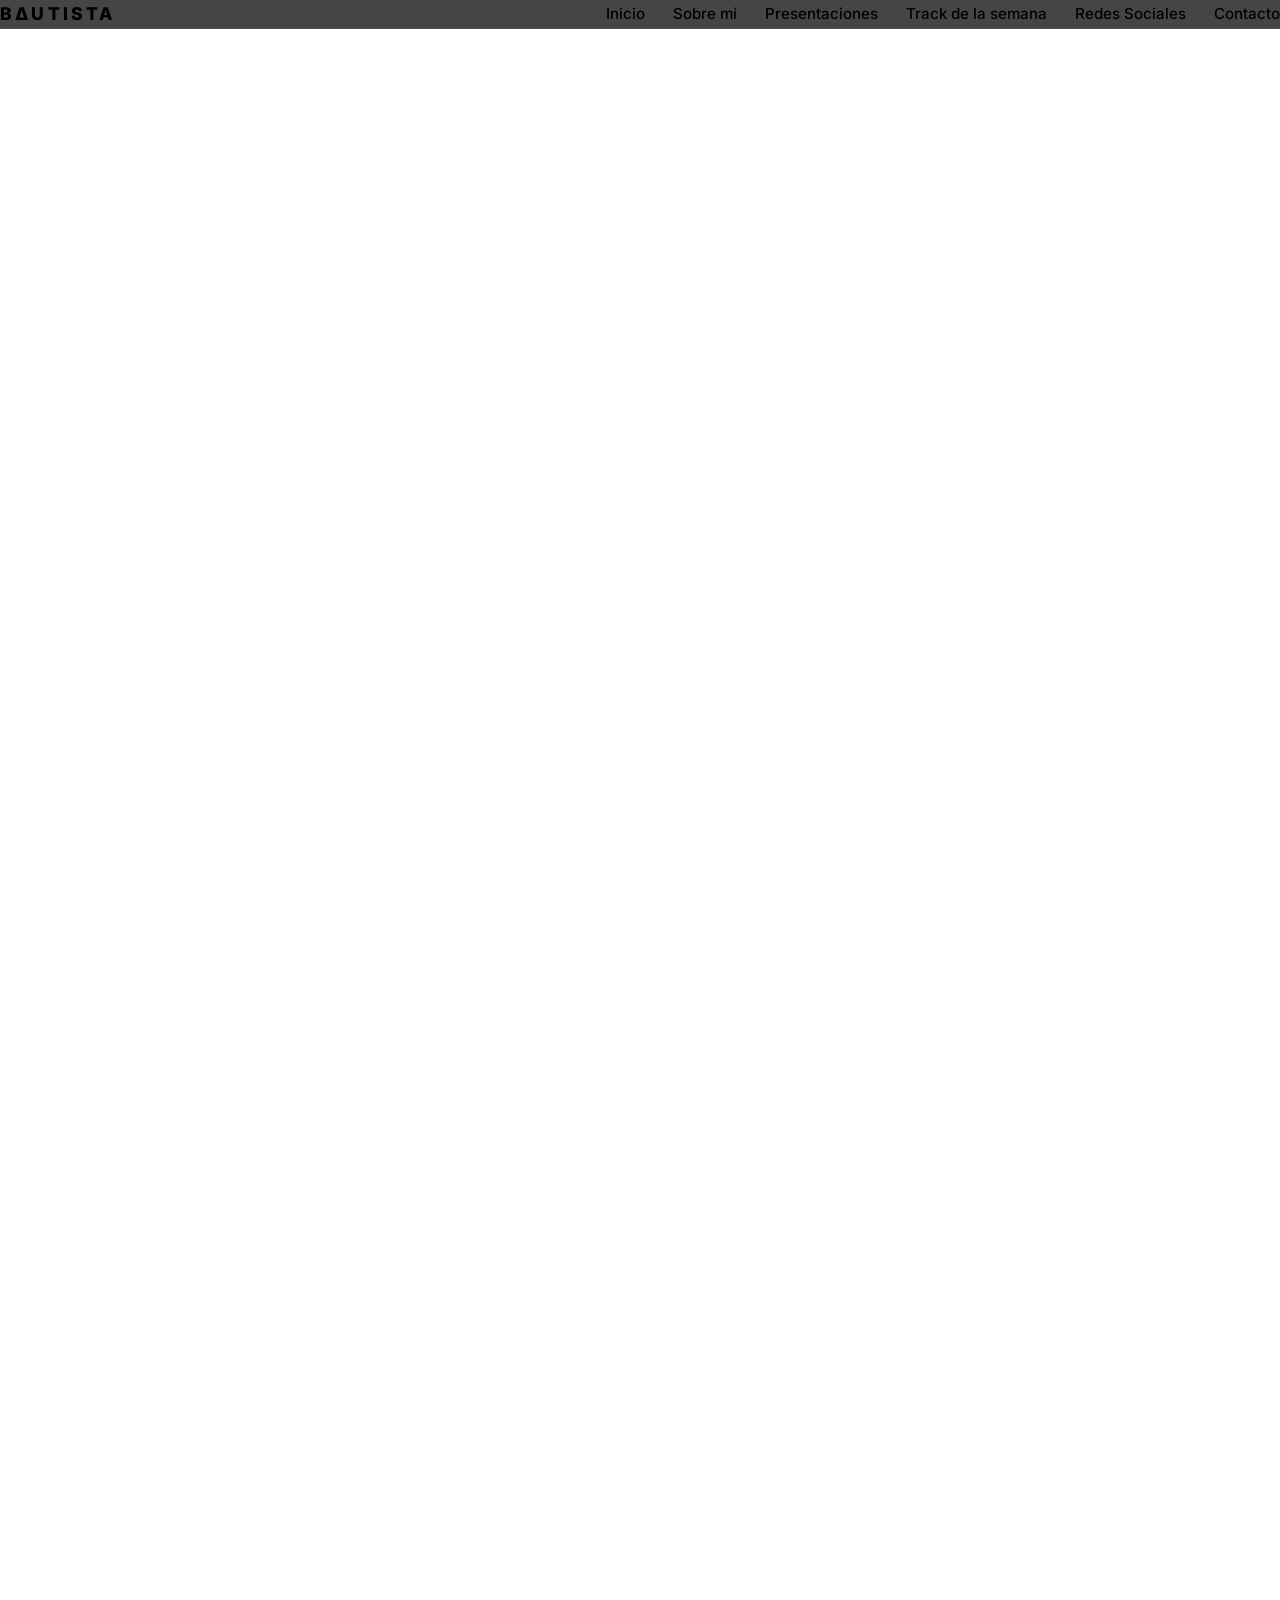
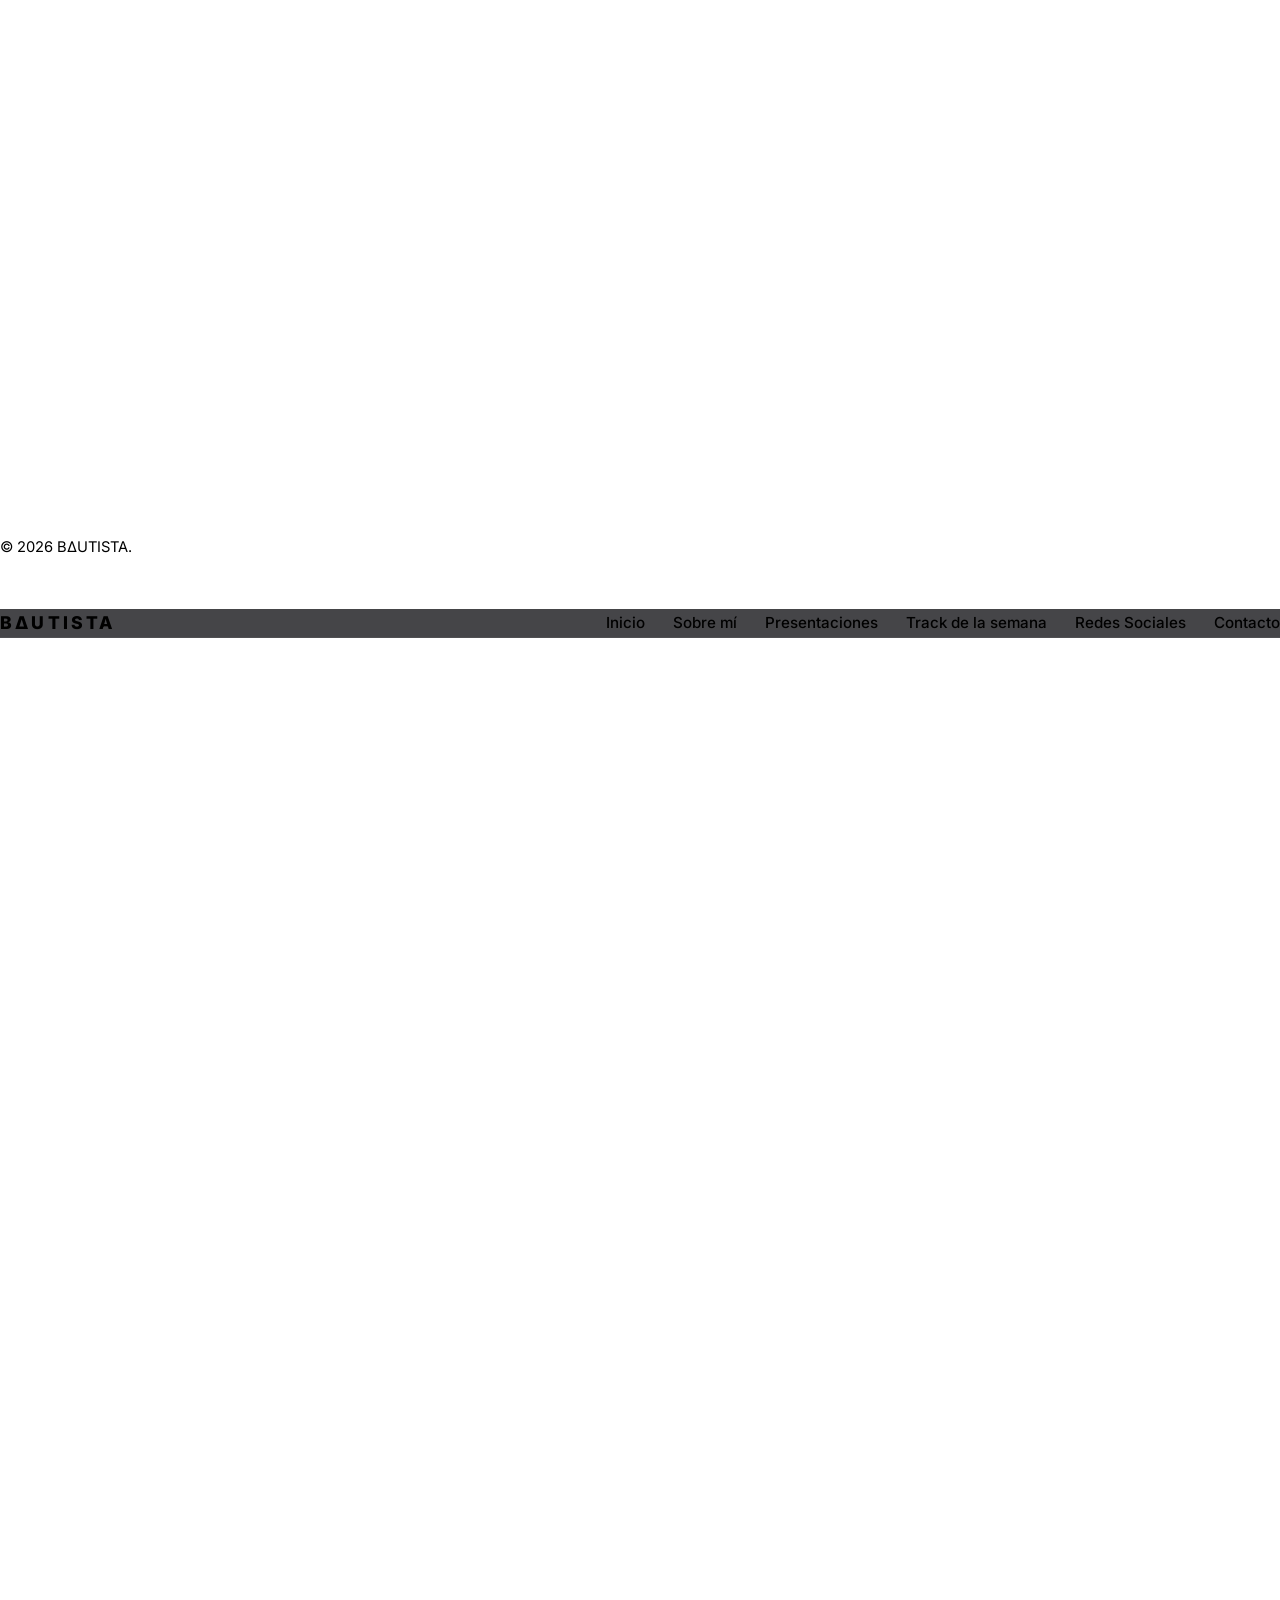
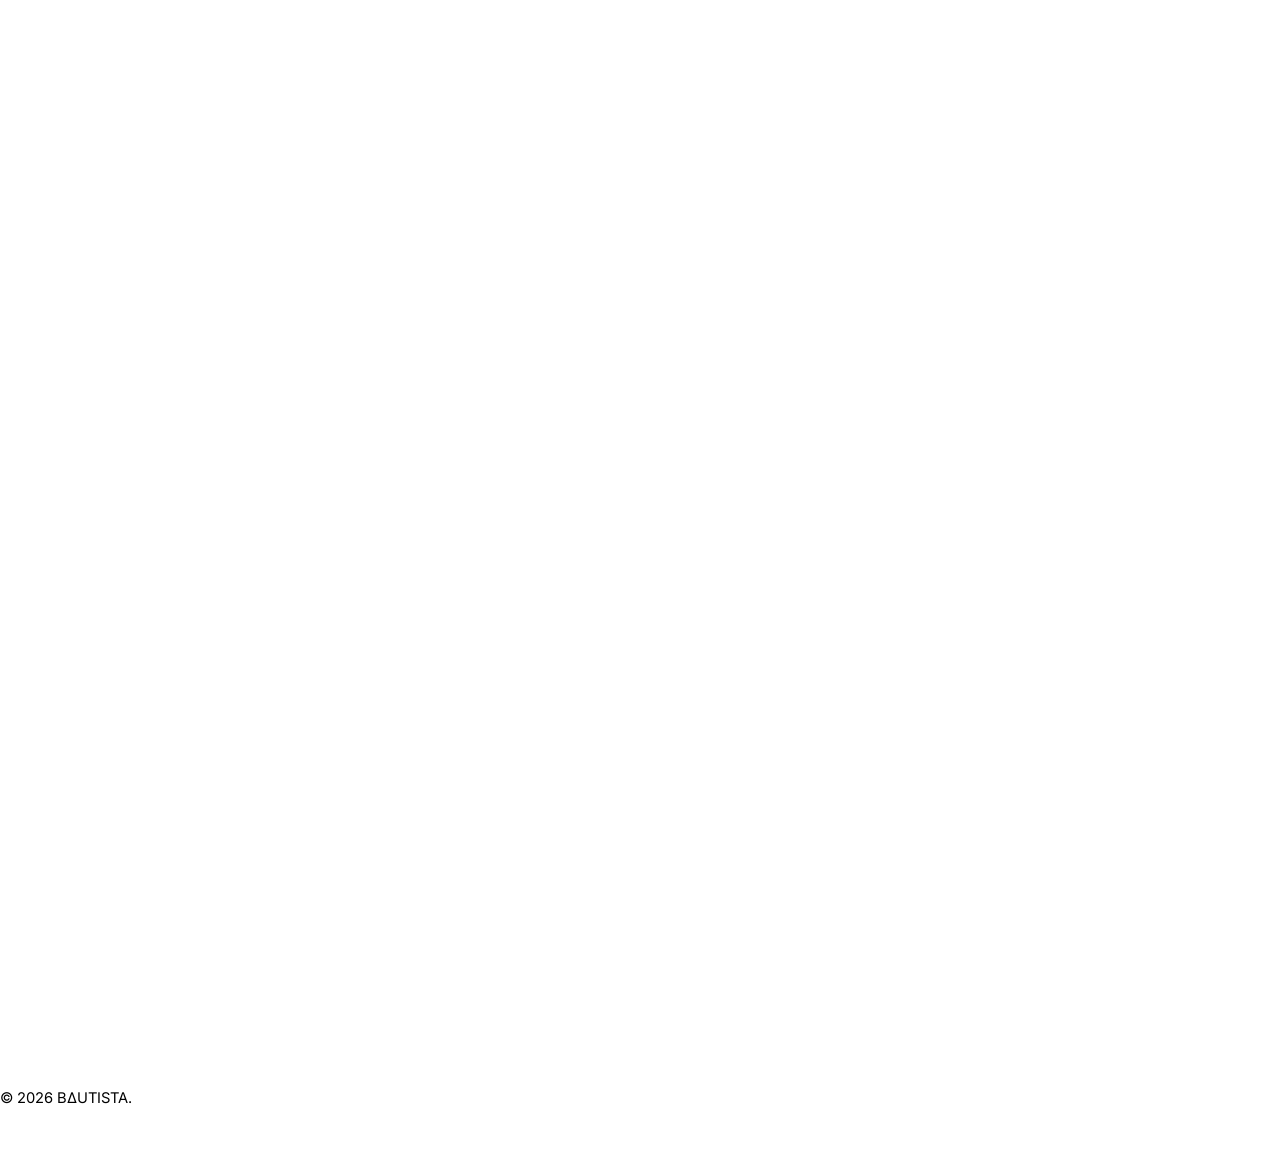
==== commit 42e53547: "Resolver merge con repositorio remoto" ====
--- a/index.html
+++ b/index.html
@@ -46,7 +46,7 @@
           <p class="eyebrow">PRESS KIT OFICIAL</p>
           <h1>BΔUTISTA</h1>
           <p class="hero-genres">
-            House, Deep House, Tech House, Techno y Minimal con una propuesta elegante, hipnótica y enfocada en la pista.
+            House, Deep House, Tech House, Techno y Minimal con una propuesta elegante, y enfocada en la pista.
           </p>
           <p class="hero-location">Basado en Ciudad Juárez, Chihuahua, México</p>
 
@@ -59,41 +59,13 @@
             >
               Ver Instagram
             </a>
-            <a href="#contacto" class="btn btn-secondary">Booking</a>
-          </div>
-        </div>
-
-        <div class="hero-carousel reveal">
-  <div class="carousel" id="photoCarousel">
-    <div class="carousel-track" id="carouselTrack">
-      <div class="carousel-slide active">
-        <img src="img/bautista.jpeg" alt="Foto oficial de BΔUTISTA 1" />
-      </div>
-
-      <div class="carousel-slide">
-        <img src="img/bautista02.jpeg" alt="Foto oficial de BΔUTISTA 2" />
-      </div>
-
-      <div class="carousel-slide">
-        <img src="img/bautista03.jpeg" alt="Foto oficial de BΔUTISTA 3" />
-      </div>
-    </div>
-
-    <button class="carousel-btn carousel-btn-prev" id="prevBtn" aria-label="Foto anterior">
-      &#10094;
-    </button>
-
-    <button class="carousel-btn carousel-btn-next" id="nextBtn" aria-label="Foto siguiente">
-      &#10095;
-    </button>
-
-    <div class="carousel-dots" id="carouselDots">
-      <button class="dot active" aria-label="Foto 1"></button>
-      <button class="dot" aria-label="Foto 2"></button>
-      <button class="dot" aria-label="Foto 3"></button>
-    </div>
-  </div>
-</div>
+            <a href="#contacto" class="btn btn-secondary">Contacto</a>
+          </div>
+        </div>
+
+        <div class="hero-image reveal">
+          <img src="img/bautista.jpeg" alt="Foto oficial de BΔUTISTA" />
+        </div>
       </div>
     </section>
 
@@ -106,7 +78,7 @@
 
         <div class="card">
           <p>
-            BΔUTISTA es un DJ de Ciudad Juárez, Chihuahua, México, con 4 años de trayectoria dentro de la escena electrónica.
+            BΔUTISTA es un DJ de Ciudad Juárez, Chihuahua, México, con 6 años de trayectoria dentro de la escena electrónica.
             Su propuesta artística se desarrolla entre el House, Deep House, Tech House, Techno y Minimal, construyendo sets con una identidad definida,
             una energía progresiva y una visión clara de pista.
           </p>
@@ -120,56 +92,22 @@
     </section>
 
     <section class="section reveal" id="presentaciones">
-  <div class="container">
-    <div class="section-heading">
-      <span class="section-number">02</span>
-      <h2>Presentaciones</h2>
-    </div>
-
-    <div class="venues-grid" id="venuesGrid">
-      <article class="venue-card">
-        <span>Pata de Perro Bar</span>
-        <small>Ciudad Juárez, Chih.</small>
-      </article>
-
-      <article class="venue-card">
-        <span>Kiwi House</span>
-        <small>Ciudad Juárez, Chih.</small>
-      </article>
-
-      <article class="venue-card">
-        <span>Fred's Bar</span>
-        <small>Ciudad Juárez, Chih.</small>
-      </article>
-
-      <article class="venue-card venue-hidden">
-        <span>Uxmal Social Club</span>
-        <small>Ciudad Juárez, Chih.</small>
-      </article>
-
-      <article class="venue-card venue-hidden">
-        <span>Eventos privados</span>
-        <small>Ciudad Juárez, Chih.</small>
-      </article>
-
-      <article class="venue-card venue-hidden">
-        <span>Aniversario #4 Comunidad Raver</span>
-        <small>Ciudad Juárez, Chih.</small>
-      </article>
-
-      <article class="venue-card venue-hidden">
-        <span>Clande </span>
-        <small>Ciudad Juárez, Chih.</small>
-      </article>
-    </div>
-
-    <div class="venues-actions">
-      <button class="btn btn-secondary" id="showMoreVenues">
-        Ver más
-      </button>
-    </div>
-  </div>
-</section>
+      <div class="container">
+        <div class="section-heading">
+          <span class="section-number">02</span>
+          <h2>Presentaciones</h2>
+        </div>
+
+        <div class="venues-grid">
+          <article class="venue-card">Pata de Perro Bar</article>
+          <article class="venue-card">Kiwi House</article>
+          <article class="venue-card">Fred's Bar</article>
+          <article class="venue-card">Uxmal Social Club</article>
+          <article class="venue-card">Eventos privados</article>
+        </div>
+      </div>
+    </section>
+
     <section class="section reveal" id="track-semana">
       <div class="container">
         <div class="section-heading">
@@ -245,6 +183,303 @@
                 Ir a SoundCloud
               </a>
             </div>
+          </div>
+        </div>
+      </div>
+    </section>
+
+    <section class="quote-section reveal">
+      <div class="container">
+        <blockquote>
+          “Una propuesta sonora que fusiona técnica, dinamismo y selección musical para crear una experiencia auténtica en la pista.”
+        </blockquote>
+      </div>
+    </section>
+
+    <section class="section reveal" id="contacto">
+      <div class="container">
+        <div class="section-heading">
+          <span class="section-number">05</span>
+          <h2>Contacto</h2>
+        </div>
+
+        <div class="card contact-card">
+          <div class="contact-item">
+            <span class="contact-label">Booking</span>
+            <p>Brando Bautista</p>
+          </div>
+
+          <div class="contact-item">
+            <span class="contact-label">Correo</span>
+            <a href="mailto:bautista_brando012@hotmail.com">bautista_brando012@hotmail.com</a>
+          </div>
+
+          <div class="contact-item">
+            <span class="contact-label">Ubicación</span>
+            <p>Ciudad Juárez, Chihuahua, México</p>
+          </div>
+        </div>
+      </div>
+    </section>
+  </main>
+
+  <footer class="footer">
+    <div class="container">
+      <p>© 2026 BΔUTISTA.</p>
+    </div>
+  </footer>
+
+  <script src="Funciones.js"></script>
+</body>
+</html>
+
+<!DOCTYPE html>
+<html lang="es">
+<head>
+  <meta charset="UTF-8" />
+  <meta name="viewport" content="width=device-width, initial-scale=1.0" />
+  <title>BΔUTISTA | Press Kit</title>
+  <link rel="icon" type="image/png" href="img/favicon.png" />
+  <meta
+    name="description"
+    content="Press kit oficial de BΔUTISTA. DJ de House, Deep House, Tech House, Techno y Minimal desde Ciudad Juárez, Chihuahua, México."
+  />
+  <link rel="preconnect" href="https://fonts.googleapis.com" />
+  <link rel="preconnect" href="https://fonts.gstatic.com" crossorigin />
+  <link
+    href="https://fonts.googleapis.com/css2?family=Inter:wght@300;400;500;600;700;800&display=swap"
+    rel="stylesheet"
+  />
+  <link rel="stylesheet" href="styles.css" />
+</head>
+<body>
+  <header class="header">
+    <div class="container nav">
+      <a href="#inicio" class="logo">BΔUTISTA</a>
+
+      <button class="menu-toggle" id="menuToggle" aria-label="Abrir menú">
+        <span></span>
+        <span></span>
+        <span></span>
+      </button>
+
+      <nav class="menu" id="menu">
+        <a href="#inicio">Inicio</a>
+        <a href="#sobre-mi">Sobre mí</a>
+        <a href="#presentaciones">Presentaciones</a>
+        <a href="#track-semana">Track de la semana</a>
+        <a href="#redes">Redes Sociales</a>
+        <a href="#contacto">Contacto</a>
+      </nav>
+    </div>
+  </header>
+
+  <main>
+    <section class="hero" id="inicio">
+      <div class="container hero-grid">
+        <div class="hero-content reveal">
+          <p class="eyebrow">PRESS KIT OFICIAL</p>
+          <h1>BΔUTISTA</h1>
+          <p class="hero-genres">
+            House, Deep House, Tech House, Techno y Minimal con una propuesta elegante, hipnótica y enfocada en la pista.
+          </p>
+          <p class="hero-location">Basado en Ciudad Juárez, Chihuahua, México</p>
+
+          <div class="hero-actions">
+            <a
+              href="https://www.instagram.com/_bautista_dj?igsh=emNrYTQ2aWJmM2I="
+              target="_blank"
+              rel="noopener noreferrer"
+              class="btn btn-primary"
+            >
+              Ver Instagram
+            </a>
+            <a href="#contacto" class="btn btn-secondary">Booking</a>
+          </div>
+        </div>
+
+        <div class="hero-carousel reveal">
+  <div class="carousel" id="photoCarousel">
+    <div class="carousel-track" id="carouselTrack">
+      <div class="carousel-slide active">
+        <img src="img/bautista.jpeg" alt="Foto oficial de BΔUTISTA 1" />
+      </div>
+
+      <div class="carousel-slide">
+        <img src="img/bautista02.jpeg" alt="Foto oficial de BΔUTISTA 2" />
+      </div>
+
+      <div class="carousel-slide">
+        <img src="img/bautista03.jpeg" alt="Foto oficial de BΔUTISTA 3" />
+      </div>
+    </div>
+
+    <button class="carousel-btn carousel-btn-prev" id="prevBtn" aria-label="Foto anterior">
+      &#10094;
+    </button>
+
+    <button class="carousel-btn carousel-btn-next" id="nextBtn" aria-label="Foto siguiente">
+      &#10095;
+    </button>
+
+    <div class="carousel-dots" id="carouselDots">
+      <button class="dot active" aria-label="Foto 1"></button>
+      <button class="dot" aria-label="Foto 2"></button>
+      <button class="dot" aria-label="Foto 3"></button>
+    </div>
+  </div>
+</div>
+      </div>
+    </section>
+
+    <section class="section reveal" id="sobre-mi">
+      <div class="container">
+        <div class="section-heading">
+          <span class="section-number">01</span>
+          <h2>Sobre mí</h2>
+        </div>
+
+        <div class="card">
+          <p>
+            BΔUTISTA es un DJ de Ciudad Juárez, Chihuahua, México, con 4 años de trayectoria dentro de la escena electrónica.
+            Su propuesta artística se desarrolla entre el House, Deep House, Tech House, Techno y Minimal, construyendo sets con una identidad definida,
+            una energía progresiva y una visión clara de pista.
+          </p>
+
+          <p>
+            Su estilo destaca por el dinamismo, la técnica y una selección musical cuidada, enfocada en generar sesiones envolventes, fluidas y auténticas.
+            Cada presentación busca mantener una conexión constante con el público a través de transiciones limpias, narrativa sonora y una lectura precisa del ambiente.
+          </p>
+        </div>
+      </div>
+    </section>
+
+    <section class="section reveal" id="presentaciones">
+  <div class="container">
+    <div class="section-heading">
+      <span class="section-number">02</span>
+      <h2>Presentaciones</h2>
+    </div>
+
+    <div class="venues-grid" id="venuesGrid">
+      <article class="venue-card">
+        <span>Pata de Perro Bar</span>
+        <small>Ciudad Juárez, Chih.</small>
+      </article>
+
+      <article class="venue-card">
+        <span>Kiwi House</span>
+        <small>Ciudad Juárez, Chih.</small>
+      </article>
+
+      <article class="venue-card">
+        <span>Fred's Bar</span>
+        <small>Ciudad Juárez, Chih.</small>
+      </article>
+
+      <article class="venue-card venue-hidden">
+        <span>Uxmal Social Club</span>
+        <small>Ciudad Juárez, Chih.</small>
+      </article>
+
+      <article class="venue-card venue-hidden">
+        <span>Eventos privados</span>
+        <small>Ciudad Juárez, Chih.</small>
+      </article>
+
+      <article class="venue-card venue-hidden">
+        <span>Aniversario #4 Comunidad Raver</span>
+        <small>Ciudad Juárez, Chih.</small>
+      </article>
+
+      <article class="venue-card venue-hidden">
+        <span>Clande </span>
+        <small>Ciudad Juárez, Chih.</small>
+      </article>
+    </div>
+
+    <div class="venues-actions">
+      <button class="btn btn-secondary" id="showMoreVenues">
+        Ver más
+      </button>
+    </div>
+  </div>
+</section>
+    <section class="section reveal" id="track-semana">
+      <div class="container">
+        <div class="section-heading">
+          <span class="section-number">03</span>
+          <h2>Track de la semana</h2>
+        </div>
+
+        <div class="track-card">
+          <div class="track-image">
+            <img src="img/franky.webp" alt="Track de la semana" />
+          </div>
+
+          <div class="track-content">
+            <p class="track-label">Recomendación semanal</p>
+            <h3>Shinjuku</h3>
+            <p class="track-artist">Franky Rizardo</p>
+            <p class="track-description">
+              Un track seleccionado para compartir buena música y mantener viva la esencia del sonido que inspira esta semana.
+            </p>
+          </div>
+        </div>
+      </div>
+    </section>
+
+    <section class="section reveal" id="redes">
+      <div class="container">
+        <div class="section-heading">
+          <span class="section-number">04</span>
+          <h2>Redes Sociales</h2>
+        </div>
+
+        <div class="card social-card">
+          <p class="social-text">
+            Sígueme en mis redes para ver contenido, presentaciones, sesiones y actualizaciones de mi proyecto.
+          </p>
+
+          <div class="social-grid">
+            <div class="social-item">
+              <p class="social-name">Instagram</p>
+              <p class="social-user">@_bautista_dj</p>
+              <a
+                href="https://www.instagram.com/_bautista_dj?igsh=emNrYTQ2aWJmM2I="
+                target="_blank"
+                rel="noopener noreferrer"
+                class="btn btn-primary"
+              >
+                Ir a Instagram
+              </a>
+            </div>
+
+            <div class="social-item">
+              <p class="social-name">Facebook</p>
+              <p class="social-user">BΔUTISTA</p>
+              <a
+                href="https://www.facebook.com/share/17TQZb2qH4/"
+                target="_blank"
+                rel="noopener noreferrer"
+                class="btn btn-primary"
+              >
+                Ir a Facebook
+              </a>
+            </div>
+
+            <div class="social-item">
+              <p class="social-name">SoundCloud</p>
+              <p class="social-user">BΔUTISTA</p>
+              <a
+                href="https://on.soundcloud.com/ZeuyBoOCUheEk30v5t"
+                target="_blank"
+                rel="noopener noreferrer"
+                class="btn btn-primary"
+              >
+                Ir a SoundCloud
+              </a>
+            </div>
             <div class="social-item">
   <p class="social-name">Correo</p>
   <p class="social-user">Booking</p>
--- a/styles.css
+++ b/styles.css
@@ -1,3 +1,4 @@
+<<<<<<< HEAD
 :root {
   --bg: #07070b;
   --bg-soft: #101018;
@@ -679,4 +680,499 @@
   min-width: 180px;
   border: none;
   cursor: pointer;
+=======
+:root {
+  --bg: #07070b;
+  --bg-soft: #101018;
+  --card: rgba(18, 18, 28, 0.88);
+  --card-border: rgba(255, 255, 255, 0.08);
+  --text: #f3f3f7;
+  --muted: #b4b4c3;
+  --accent: #9d4edd;
+  --accent-2: #ff2d55;
+  --shadow: 0 20px 60px rgba(0, 0, 0, 0.35);
+  --radius: 22px;
+  --container: 1180px;
+  --header-h: 82px;
+}
+
+* {
+  margin: 0;
+  padding: 0;
+  box-sizing: border-box;
+}
+
+html {
+  scroll-behavior: smooth;
+}
+
+body {
+  font-family: "Inter", sans-serif;
+  background:
+    radial-gradient(circle at top left, rgba(157, 78, 221, 0.12), transparent 35%),
+    radial-gradient(circle at top right, rgba(255, 45, 85, 0.10), transparent 28%),
+    var(--bg);
+  color: var(--text);
+  line-height: 1.6;
+}
+
+img {
+  max-width: 100%;
+  display: block;
+}
+
+a {
+  color: inherit;
+  text-decoration: none;
+}
+
+.container {
+  width: min(100% - 40px, var(--container));
+  margin: 0 auto;
+}
+
+.header {
+  position: sticky;
+  top: 0;
+  z-index: 1000;
+  backdrop-filter: blur(14px);
+  background: rgba(7, 7, 11, 0.75);
+  border-bottom: 1px solid rgba(255, 255, 255, 0.06);
+}
+
+.nav {
+  min-height: var(--header-h);
+  display: flex;
+  align-items: center;
+  justify-content: space-between;
+  gap: 20px;
+}
+
+.logo {
+  font-size: 1.1rem;
+  font-weight: 800;
+  letter-spacing: 0.18em;
+}
+
+.menu {
+  display: flex;
+  align-items: center;
+  gap: 28px;
+}
+
+.menu a {
+  color: var(--muted);
+  font-size: 0.95rem;
+  font-weight: 500;
+  transition: color 0.25s ease;
+}
+
+.menu a:hover {
+  color: var(--text);
+}
+
+.menu-toggle {
+  display: none;
+  width: 48px;
+  height: 48px;
+  border: 1px solid rgba(255, 255, 255, 0.08);
+  background: transparent;
+  border-radius: 14px;
+  cursor: pointer;
+  padding: 10px;
+}
+
+.menu-toggle span {
+  display: block;
+  width: 100%;
+  height: 2px;
+  background: var(--text);
+  margin: 6px 0;
+  transition: 0.3s ease;
+}
+
+.hero {
+  min-height: calc(100vh - var(--header-h));
+  display: flex;
+  align-items: center;
+  padding: 80px 0 70px;
+}
+
+.hero-grid {
+  display: grid;
+  grid-template-columns: 1.1fr 0.9fr;
+  gap: 48px;
+  align-items: center;
+}
+
+.eyebrow {
+  display: inline-block;
+  margin-bottom: 18px;
+  color: var(--accent);
+  font-size: 0.82rem;
+  font-weight: 700;
+  letter-spacing: 0.24em;
+}
+
+.hero h1 {
+  font-size: clamp(3rem, 8vw, 6.2rem);
+  line-height: 0.95;
+  font-weight: 800;
+  letter-spacing: 0.1em;
+  margin-bottom: 20px;
+}
+
+.hero-genres {
+  max-width: 680px;
+  font-size: 1.08rem;
+  color: var(--muted);
+  margin-bottom: 18px;
+}
+
+.hero-location {
+  font-size: 0.98rem;
+  color: var(--text);
+  opacity: 0.88;
+  margin-bottom: 32px;
+}
+
+.hero-actions {
+  display: flex;
+  flex-wrap: wrap;
+  gap: 14px;
+}
+
+.btn {
+  display: inline-flex;
+  align-items: center;
+  justify-content: center;
+  min-height: 50px;
+  padding: 0 22px;
+  border-radius: 999px;
+  font-weight: 600;
+  transition: transform 0.25s ease, box-shadow 0.25s ease, background 0.25s ease;
+}
+
+.btn:hover {
+  transform: translateY(-2px);
+}
+
+.btn-primary {
+  background: linear-gradient(135deg, var(--accent), var(--accent-2));
+  color: #fff;
+  box-shadow: 0 12px 30px rgba(157, 78, 221, 0.28);
+}
+
+.btn-secondary {
+  background: rgba(255, 255, 255, 0.04);
+  color: var(--text);
+  border: 1px solid rgba(255, 255, 255, 0.08);
+}
+
+.hero-image {
+  position: relative;
+}
+
+.hero-image img {
+  width: 100%;
+  aspect-ratio: 4 / 5;
+  object-fit: cover;
+  border-radius: 28px;
+  box-shadow: var(--shadow);
+  border: 1px solid rgba(255, 255, 255, 0.08);
+}
+
+.section {
+  padding: 90px 0;
+}
+
+.section-heading {
+  display: flex;
+  align-items: center;
+  gap: 16px;
+  margin-bottom: 28px;
+}
+
+.section-number {
+  font-size: 0.95rem;
+  font-weight: 800;
+  color: var(--accent-2);
+  letter-spacing: 0.16em;
+}
+
+.section-heading h2 {
+  font-size: clamp(1.8rem, 4vw, 2.8rem);
+  font-weight: 700;
+}
+
+.card {
+  background: var(--card);
+  border: 1px solid var(--card-border);
+  border-radius: var(--radius);
+  padding: 30px;
+  box-shadow: var(--shadow);
+}
+
+.card p + p {
+  margin-top: 18px;
+}
+
+.card p {
+  color: var(--muted);
+  font-size: 1rem;
+}
+
+.venues-grid {
+  display: grid;
+  grid-template-columns: repeat(3, 1fr);
+  gap: 18px;
+}
+
+.venue-card {
+  background: var(--card);
+  border: 1px solid var(--card-border);
+  border-radius: 20px;
+  padding: 28px 22px;
+  min-height: 110px;
+  display: flex;
+  align-items: center;
+  font-size: 1.05rem;
+  font-weight: 600;
+  color: var(--text);
+  transition: transform 0.25s ease, border-color 0.25s ease;
+  box-shadow: var(--shadow);
+}
+
+.venue-card:hover {
+  transform: translateY(-4px);
+  border-color: rgba(157, 78, 221, 0.35);
+}
+
+.track-card {
+  display: grid;
+  grid-template-columns: 320px 1fr;
+  gap: 28px;
+  align-items: center;
+  background: var(--card);
+  border: 1px solid var(--card-border);
+  border-radius: var(--radius);
+  padding: 28px;
+  box-shadow: var(--shadow);
+}
+
+.track-image img {
+  width: 100%;
+  aspect-ratio: 1 / 1;
+  object-fit: cover;
+  border-radius: 20px;
+  border: 1px solid rgba(255, 255, 255, 0.08);
+}
+
+.track-label {
+  display: inline-block;
+  margin-bottom: 10px;
+  font-size: 0.82rem;
+  font-weight: 700;
+  letter-spacing: 0.14em;
+  color: var(--accent);
+  text-transform: uppercase;
+}
+
+.track-content h3 {
+  font-size: clamp(1.6rem, 3vw, 2.4rem);
+  margin-bottom: 10px;
+  color: var(--text);
+}
+
+.track-artist {
+  font-size: 1.05rem;
+  font-weight: 600;
+  color: var(--accent-2);
+  margin-bottom: 14px;
+}
+
+.track-description {
+  color: var(--muted);
+  max-width: 680px;
+}
+
+.social-card {
+  text-align: left;
+}
+
+.social-text {
+  margin-bottom: 22px;
+}
+
+.social-grid {
+  display: grid;
+  grid-template-columns: repeat(3, 1fr);
+  gap: 20px;
+  margin-top: 24px;
+}
+
+.social-item {
+  background: rgba(255, 255, 255, 0.02);
+  border: 1px solid rgba(255, 255, 255, 0.06);
+  border-radius: 18px;
+  padding: 22px;
+}
+
+.social-name {
+  font-size: 0.95rem;
+  font-weight: 700;
+  color: var(--accent);
+  margin-bottom: 8px;
+  text-transform: uppercase;
+  letter-spacing: 0.08em;
+}
+
+.social-user {
+  font-size: 1.15rem;
+  font-weight: 700;
+  color: var(--text) !important;
+  margin-bottom: 18px;
+}
+
+.social-item .btn {
+  width: 100%;
+}
+
+.quote-section {
+  padding: 30px 0 20px;
+}
+
+.quote-section blockquote {
+  font-size: clamp(1.4rem, 3vw, 2.5rem);
+  line-height: 1.35;
+  font-weight: 700;
+  max-width: 980px;
+  color: var(--text);
+}
+
+.contact-card {
+  display: grid;
+  grid-template-columns: repeat(3, 1fr);
+  gap: 24px;
+}
+
+.contact-label {
+  display: inline-block;
+  margin-bottom: 10px;
+  font-size: 0.82rem;
+  font-weight: 700;
+  letter-spacing: 0.14em;
+  color: var(--accent);
+  text-transform: uppercase;
+}
+
+.contact-item p,
+.contact-item a {
+  color: var(--text);
+  font-size: 1rem;
+  word-break: break-word;
+}
+
+.footer {
+  padding: 36px 0 50px;
+  border-top: 1px solid rgba(255, 255, 255, 0.05);
+}
+
+.footer p {
+  color: var(--muted);
+  font-size: 0.92rem;
+}
+
+.reveal {
+  opacity: 0;
+  transform: translateY(36px);
+  transition: opacity 0.8s ease, transform 0.8s ease;
+}
+
+.reveal.visible {
+  opacity: 1;
+  transform: translateY(0);
+}
+
+@media (max-width: 980px) {
+  .hero-grid,
+  .contact-card,
+  .venues-grid,
+  .social-grid {
+    grid-template-columns: 1fr;
+  }
+
+  .track-card {
+    grid-template-columns: 1fr;
+  }
+
+  .hero {
+    padding-top: 50px;
+  }
+
+  .hero-image {
+    order: -1;
+  }
+}
+
+@media (max-width: 768px) {
+  .menu-toggle {
+    display: block;
+  }
+
+  .menu {
+    position: absolute;
+    top: calc(var(--header-h) - 2px);
+    right: 20px;
+    left: 20px;
+    display: flex;
+    flex-direction: column;
+    align-items: flex-start;
+    padding: 18px;
+    border-radius: 18px;
+    background: rgba(10, 10, 16, 0.96);
+    border: 1px solid rgba(255, 255, 255, 0.08);
+    box-shadow: var(--shadow);
+    opacity: 0;
+    pointer-events: none;
+    transform: translateY(-10px);
+    transition: 0.3s ease;
+  }
+
+  .menu.open {
+    opacity: 1;
+    pointer-events: auto;
+    transform: translateY(0);
+  }
+
+  .hero h1 {
+    letter-spacing: 0.06em;
+  }
+
+  .card,
+  .venue-card,
+  .track-card,
+  .social-item {
+    padding: 24px;
+  }
+}
+
+@media (max-width: 520px) {
+  .container {
+    width: min(100% - 24px, var(--container));
+  }
+
+  .hero-actions {
+    flex-direction: column;
+    align-items: stretch;
+  }
+
+  .btn {
+    width: 100%;
+  }
+
+  .section {
+    padding: 72px 0;
+  }
+>>>>>>> e4a383e0a44233d59597451cc5b97b070ddc454b
 }
--- a/styles.css
+++ b/styles.css
@@ -1,3 +1,4 @@
+<<<<<<< HEAD
 :root {
   --bg: #07070b;
   --bg-soft: #101018;
@@ -679,4 +680,499 @@
   min-width: 180px;
   border: none;
   cursor: pointer;
+=======
+:root {
+  --bg: #07070b;
+  --bg-soft: #101018;
+  --card: rgba(18, 18, 28, 0.88);
+  --card-border: rgba(255, 255, 255, 0.08);
+  --text: #f3f3f7;
+  --muted: #b4b4c3;
+  --accent: #9d4edd;
+  --accent-2: #ff2d55;
+  --shadow: 0 20px 60px rgba(0, 0, 0, 0.35);
+  --radius: 22px;
+  --container: 1180px;
+  --header-h: 82px;
+}
+
+* {
+  margin: 0;
+  padding: 0;
+  box-sizing: border-box;
+}
+
+html {
+  scroll-behavior: smooth;
+}
+
+body {
+  font-family: "Inter", sans-serif;
+  background:
+    radial-gradient(circle at top left, rgba(157, 78, 221, 0.12), transparent 35%),
+    radial-gradient(circle at top right, rgba(255, 45, 85, 0.10), transparent 28%),
+    var(--bg);
+  color: var(--text);
+  line-height: 1.6;
+}
+
+img {
+  max-width: 100%;
+  display: block;
+}
+
+a {
+  color: inherit;
+  text-decoration: none;
+}
+
+.container {
+  width: min(100% - 40px, var(--container));
+  margin: 0 auto;
+}
+
+.header {
+  position: sticky;
+  top: 0;
+  z-index: 1000;
+  backdrop-filter: blur(14px);
+  background: rgba(7, 7, 11, 0.75);
+  border-bottom: 1px solid rgba(255, 255, 255, 0.06);
+}
+
+.nav {
+  min-height: var(--header-h);
+  display: flex;
+  align-items: center;
+  justify-content: space-between;
+  gap: 20px;
+}
+
+.logo {
+  font-size: 1.1rem;
+  font-weight: 800;
+  letter-spacing: 0.18em;
+}
+
+.menu {
+  display: flex;
+  align-items: center;
+  gap: 28px;
+}
+
+.menu a {
+  color: var(--muted);
+  font-size: 0.95rem;
+  font-weight: 500;
+  transition: color 0.25s ease;
+}
+
+.menu a:hover {
+  color: var(--text);
+}
+
+.menu-toggle {
+  display: none;
+  width: 48px;
+  height: 48px;
+  border: 1px solid rgba(255, 255, 255, 0.08);
+  background: transparent;
+  border-radius: 14px;
+  cursor: pointer;
+  padding: 10px;
+}
+
+.menu-toggle span {
+  display: block;
+  width: 100%;
+  height: 2px;
+  background: var(--text);
+  margin: 6px 0;
+  transition: 0.3s ease;
+}
+
+.hero {
+  min-height: calc(100vh - var(--header-h));
+  display: flex;
+  align-items: center;
+  padding: 80px 0 70px;
+}
+
+.hero-grid {
+  display: grid;
+  grid-template-columns: 1.1fr 0.9fr;
+  gap: 48px;
+  align-items: center;
+}
+
+.eyebrow {
+  display: inline-block;
+  margin-bottom: 18px;
+  color: var(--accent);
+  font-size: 0.82rem;
+  font-weight: 700;
+  letter-spacing: 0.24em;
+}
+
+.hero h1 {
+  font-size: clamp(3rem, 8vw, 6.2rem);
+  line-height: 0.95;
+  font-weight: 800;
+  letter-spacing: 0.1em;
+  margin-bottom: 20px;
+}
+
+.hero-genres {
+  max-width: 680px;
+  font-size: 1.08rem;
+  color: var(--muted);
+  margin-bottom: 18px;
+}
+
+.hero-location {
+  font-size: 0.98rem;
+  color: var(--text);
+  opacity: 0.88;
+  margin-bottom: 32px;
+}
+
+.hero-actions {
+  display: flex;
+  flex-wrap: wrap;
+  gap: 14px;
+}
+
+.btn {
+  display: inline-flex;
+  align-items: center;
+  justify-content: center;
+  min-height: 50px;
+  padding: 0 22px;
+  border-radius: 999px;
+  font-weight: 600;
+  transition: transform 0.25s ease, box-shadow 0.25s ease, background 0.25s ease;
+}
+
+.btn:hover {
+  transform: translateY(-2px);
+}
+
+.btn-primary {
+  background: linear-gradient(135deg, var(--accent), var(--accent-2));
+  color: #fff;
+  box-shadow: 0 12px 30px rgba(157, 78, 221, 0.28);
+}
+
+.btn-secondary {
+  background: rgba(255, 255, 255, 0.04);
+  color: var(--text);
+  border: 1px solid rgba(255, 255, 255, 0.08);
+}
+
+.hero-image {
+  position: relative;
+}
+
+.hero-image img {
+  width: 100%;
+  aspect-ratio: 4 / 5;
+  object-fit: cover;
+  border-radius: 28px;
+  box-shadow: var(--shadow);
+  border: 1px solid rgba(255, 255, 255, 0.08);
+}
+
+.section {
+  padding: 90px 0;
+}
+
+.section-heading {
+  display: flex;
+  align-items: center;
+  gap: 16px;
+  margin-bottom: 28px;
+}
+
+.section-number {
+  font-size: 0.95rem;
+  font-weight: 800;
+  color: var(--accent-2);
+  letter-spacing: 0.16em;
+}
+
+.section-heading h2 {
+  font-size: clamp(1.8rem, 4vw, 2.8rem);
+  font-weight: 700;
+}
+
+.card {
+  background: var(--card);
+  border: 1px solid var(--card-border);
+  border-radius: var(--radius);
+  padding: 30px;
+  box-shadow: var(--shadow);
+}
+
+.card p + p {
+  margin-top: 18px;
+}
+
+.card p {
+  color: var(--muted);
+  font-size: 1rem;
+}
+
+.venues-grid {
+  display: grid;
+  grid-template-columns: repeat(3, 1fr);
+  gap: 18px;
+}
+
+.venue-card {
+  background: var(--card);
+  border: 1px solid var(--card-border);
+  border-radius: 20px;
+  padding: 28px 22px;
+  min-height: 110px;
+  display: flex;
+  align-items: center;
+  font-size: 1.05rem;
+  font-weight: 600;
+  color: var(--text);
+  transition: transform 0.25s ease, border-color 0.25s ease;
+  box-shadow: var(--shadow);
+}
+
+.venue-card:hover {
+  transform: translateY(-4px);
+  border-color: rgba(157, 78, 221, 0.35);
+}
+
+.track-card {
+  display: grid;
+  grid-template-columns: 320px 1fr;
+  gap: 28px;
+  align-items: center;
+  background: var(--card);
+  border: 1px solid var(--card-border);
+  border-radius: var(--radius);
+  padding: 28px;
+  box-shadow: var(--shadow);
+}
+
+.track-image img {
+  width: 100%;
+  aspect-ratio: 1 / 1;
+  object-fit: cover;
+  border-radius: 20px;
+  border: 1px solid rgba(255, 255, 255, 0.08);
+}
+
+.track-label {
+  display: inline-block;
+  margin-bottom: 10px;
+  font-size: 0.82rem;
+  font-weight: 700;
+  letter-spacing: 0.14em;
+  color: var(--accent);
+  text-transform: uppercase;
+}
+
+.track-content h3 {
+  font-size: clamp(1.6rem, 3vw, 2.4rem);
+  margin-bottom: 10px;
+  color: var(--text);
+}
+
+.track-artist {
+  font-size: 1.05rem;
+  font-weight: 600;
+  color: var(--accent-2);
+  margin-bottom: 14px;
+}
+
+.track-description {
+  color: var(--muted);
+  max-width: 680px;
+}
+
+.social-card {
+  text-align: left;
+}
+
+.social-text {
+  margin-bottom: 22px;
+}
+
+.social-grid {
+  display: grid;
+  grid-template-columns: repeat(3, 1fr);
+  gap: 20px;
+  margin-top: 24px;
+}
+
+.social-item {
+  background: rgba(255, 255, 255, 0.02);
+  border: 1px solid rgba(255, 255, 255, 0.06);
+  border-radius: 18px;
+  padding: 22px;
+}
+
+.social-name {
+  font-size: 0.95rem;
+  font-weight: 700;
+  color: var(--accent);
+  margin-bottom: 8px;
+  text-transform: uppercase;
+  letter-spacing: 0.08em;
+}
+
+.social-user {
+  font-size: 1.15rem;
+  font-weight: 700;
+  color: var(--text) !important;
+  margin-bottom: 18px;
+}
+
+.social-item .btn {
+  width: 100%;
+}
+
+.quote-section {
+  padding: 30px 0 20px;
+}
+
+.quote-section blockquote {
+  font-size: clamp(1.4rem, 3vw, 2.5rem);
+  line-height: 1.35;
+  font-weight: 700;
+  max-width: 980px;
+  color: var(--text);
+}
+
+.contact-card {
+  display: grid;
+  grid-template-columns: repeat(3, 1fr);
+  gap: 24px;
+}
+
+.contact-label {
+  display: inline-block;
+  margin-bottom: 10px;
+  font-size: 0.82rem;
+  font-weight: 700;
+  letter-spacing: 0.14em;
+  color: var(--accent);
+  text-transform: uppercase;
+}
+
+.contact-item p,
+.contact-item a {
+  color: var(--text);
+  font-size: 1rem;
+  word-break: break-word;
+}
+
+.footer {
+  padding: 36px 0 50px;
+  border-top: 1px solid rgba(255, 255, 255, 0.05);
+}
+
+.footer p {
+  color: var(--muted);
+  font-size: 0.92rem;
+}
+
+.reveal {
+  opacity: 0;
+  transform: translateY(36px);
+  transition: opacity 0.8s ease, transform 0.8s ease;
+}
+
+.reveal.visible {
+  opacity: 1;
+  transform: translateY(0);
+}
+
+@media (max-width: 980px) {
+  .hero-grid,
+  .contact-card,
+  .venues-grid,
+  .social-grid {
+    grid-template-columns: 1fr;
+  }
+
+  .track-card {
+    grid-template-columns: 1fr;
+  }
+
+  .hero {
+    padding-top: 50px;
+  }
+
+  .hero-image {
+    order: -1;
+  }
+}
+
+@media (max-width: 768px) {
+  .menu-toggle {
+    display: block;
+  }
+
+  .menu {
+    position: absolute;
+    top: calc(var(--header-h) - 2px);
+    right: 20px;
+    left: 20px;
+    display: flex;
+    flex-direction: column;
+    align-items: flex-start;
+    padding: 18px;
+    border-radius: 18px;
+    background: rgba(10, 10, 16, 0.96);
+    border: 1px solid rgba(255, 255, 255, 0.08);
+    box-shadow: var(--shadow);
+    opacity: 0;
+    pointer-events: none;
+    transform: translateY(-10px);
+    transition: 0.3s ease;
+  }
+
+  .menu.open {
+    opacity: 1;
+    pointer-events: auto;
+    transform: translateY(0);
+  }
+
+  .hero h1 {
+    letter-spacing: 0.06em;
+  }
+
+  .card,
+  .venue-card,
+  .track-card,
+  .social-item {
+    padding: 24px;
+  }
+}
+
+@media (max-width: 520px) {
+  .container {
+    width: min(100% - 24px, var(--container));
+  }
+
+  .hero-actions {
+    flex-direction: column;
+    align-items: stretch;
+  }
+
+  .btn {
+    width: 100%;
+  }
+
+  .section {
+    padding: 72px 0;
+  }
+>>>>>>> e4a383e0a44233d59597451cc5b97b070ddc454b
 }
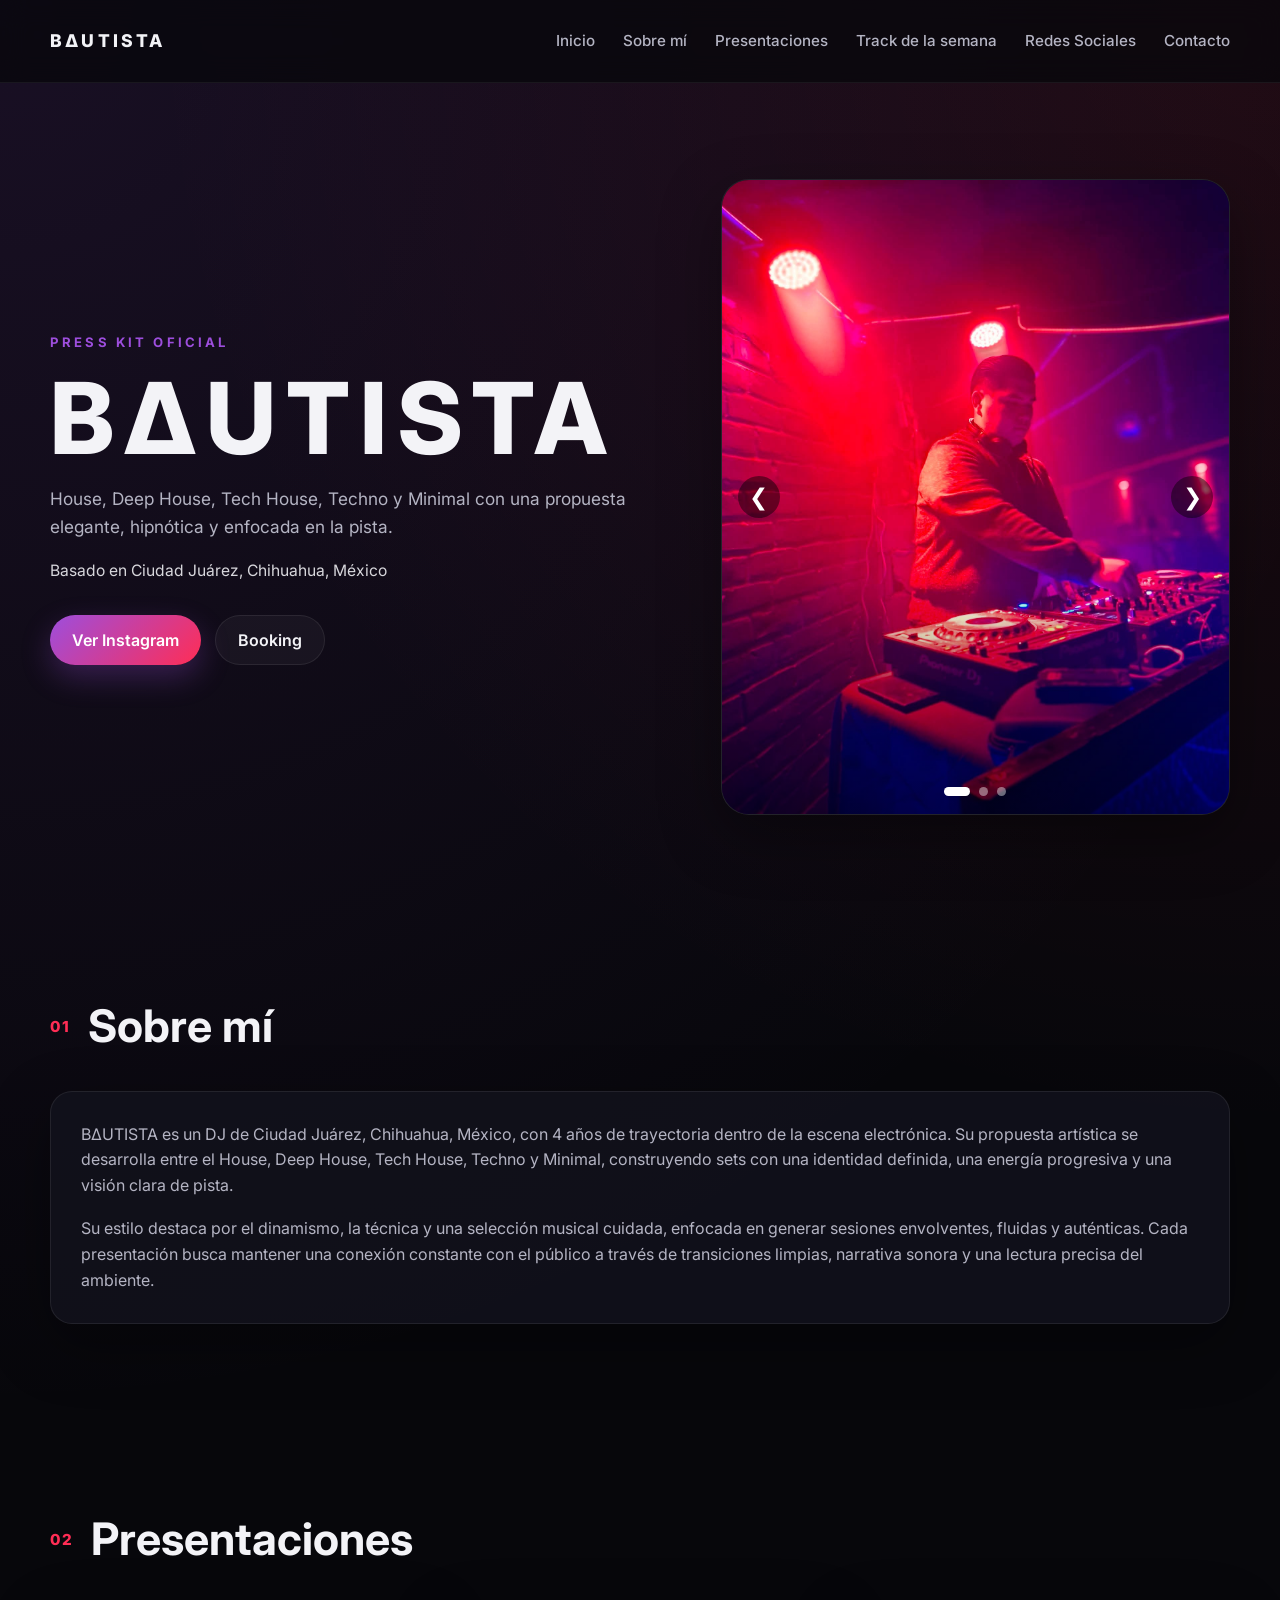
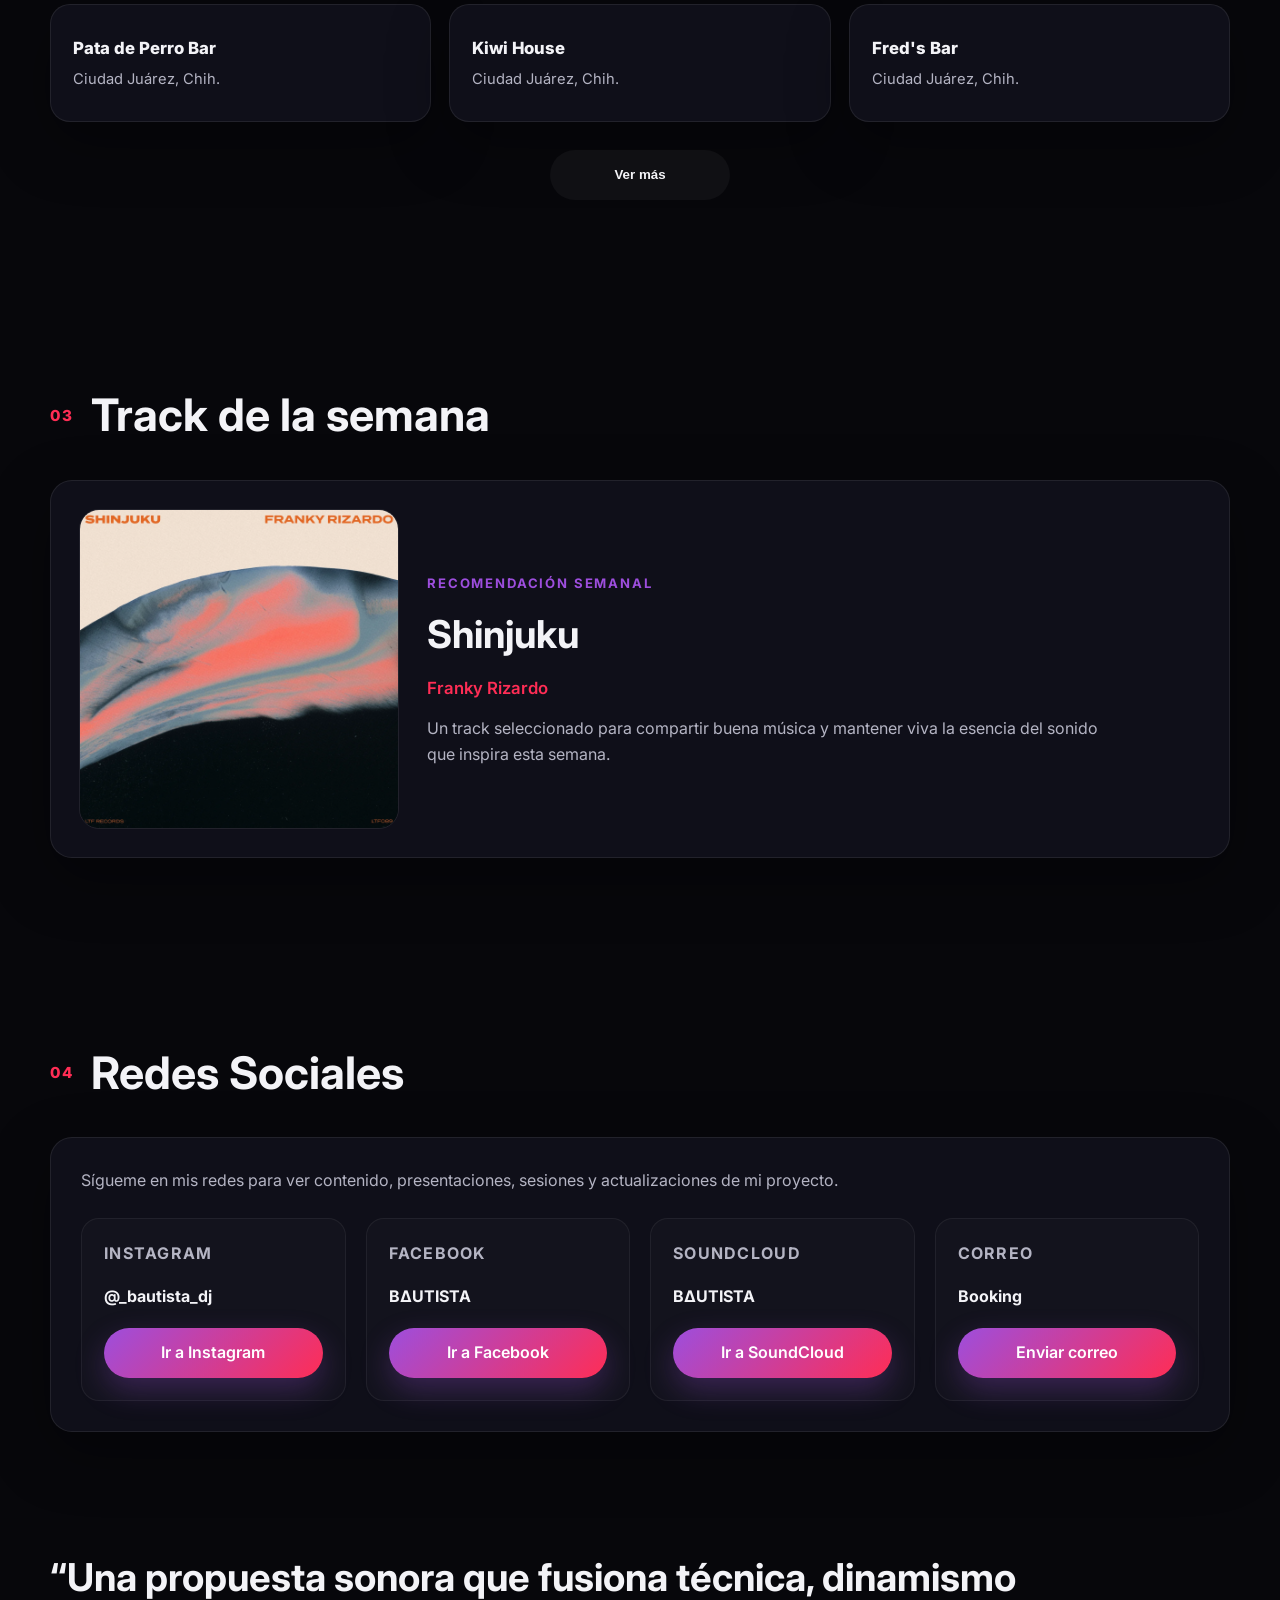
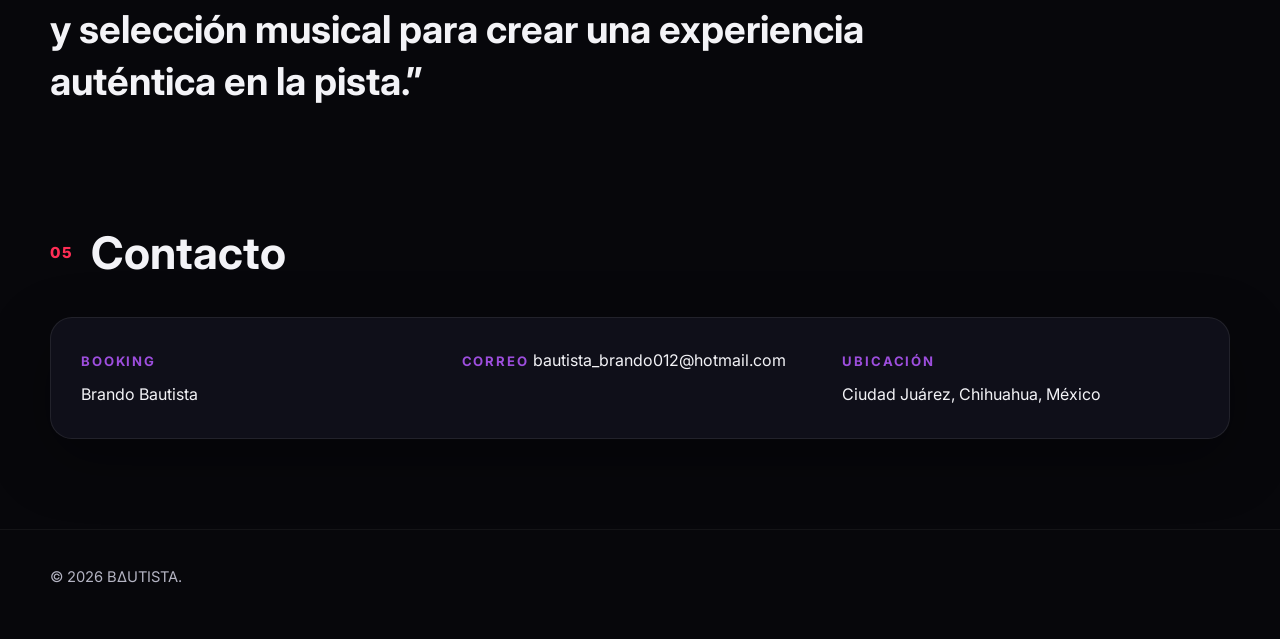
==== commit 4cd1a364: "Corregir funciones del press kit" ====
--- a/index.html
+++ b/index.html
@@ -3,20 +3,27 @@
 <head>
   <meta charset="UTF-8" />
   <meta name="viewport" content="width=device-width, initial-scale=1.0" />
+
   <title>BΔUTISTA | Press Kit</title>
+
   <link rel="icon" type="image/png" href="img/favicon.png" />
+
   <meta
     name="description"
     content="Press kit oficial de BΔUTISTA. DJ de House, Deep House, Tech House, Techno y Minimal desde Ciudad Juárez, Chihuahua, México."
   />
+
   <link rel="preconnect" href="https://fonts.googleapis.com" />
   <link rel="preconnect" href="https://fonts.gstatic.com" crossorigin />
+
   <link
     href="https://fonts.googleapis.com/css2?family=Inter:wght@300;400;500;600;700;800&display=swap"
     rel="stylesheet"
   />
+
   <link rel="stylesheet" href="styles.css" />
 </head>
+
 <body>
   <header class="header">
     <div class="container nav">
@@ -44,11 +51,17 @@
       <div class="container hero-grid">
         <div class="hero-content reveal">
           <p class="eyebrow">PRESS KIT OFICIAL</p>
+
           <h1>BΔUTISTA</h1>
+
           <p class="hero-genres">
-            House, Deep House, Tech House, Techno y Minimal con una propuesta elegante, y enfocada en la pista.
-          </p>
-          <p class="hero-location">Basado en Ciudad Juárez, Chihuahua, México</p>
+            House, Deep House, Tech House, Techno y Minimal con una propuesta elegante,
+            hipnótica y enfocada en la pista.
+          </p>
+
+          <p class="hero-location">
+            Basado en Ciudad Juárez, Chihuahua, México
+          </p>
 
           <div class="hero-actions">
             <a
@@ -59,12 +72,43 @@
             >
               Ver Instagram
             </a>
-            <a href="#contacto" class="btn btn-secondary">Contacto</a>
-          </div>
-        </div>
-
-        <div class="hero-image reveal">
-          <img src="img/bautista.jpeg" alt="Foto oficial de BΔUTISTA" />
+
+            <a href="#contacto" class="btn btn-secondary">
+              Booking
+            </a>
+          </div>
+        </div>
+
+        <div class="hero-carousel reveal">
+          <div class="carousel" id="photoCarousel">
+            <div class="carousel-track" id="carouselTrack">
+              <div class="carousel-slide active">
+                <img src="img/bautista.jpeg" alt="Foto oficial de BΔUTISTA 1" />
+              </div>
+
+              <div class="carousel-slide">
+                <img src="img/bautista02.jpeg" alt="Foto oficial de BΔUTISTA 2" />
+              </div>
+
+              <div class="carousel-slide">
+                <img src="img/bautista03.jpeg" alt="Foto oficial de BΔUTISTA 3" />
+              </div>
+            </div>
+
+            <button class="carousel-btn carousel-btn-prev" id="prevBtn" aria-label="Foto anterior">
+              &#10094;
+            </button>
+
+            <button class="carousel-btn carousel-btn-next" id="nextBtn" aria-label="Foto siguiente">
+              &#10095;
+            </button>
+
+            <div class="carousel-dots" id="carouselDots">
+              <button class="dot active" aria-label="Foto 1"></button>
+              <button class="dot" aria-label="Foto 2"></button>
+              <button class="dot" aria-label="Foto 3"></button>
+            </div>
+          </div>
         </div>
       </div>
     </section>
@@ -78,14 +122,17 @@
 
         <div class="card">
           <p>
-            BΔUTISTA es un DJ de Ciudad Juárez, Chihuahua, México, con 6 años de trayectoria dentro de la escena electrónica.
-            Su propuesta artística se desarrolla entre el House, Deep House, Tech House, Techno y Minimal, construyendo sets con una identidad definida,
+            BΔUTISTA es un DJ de Ciudad Juárez, Chihuahua, México, con 4 años de trayectoria
+            dentro de la escena electrónica. Su propuesta artística se desarrolla entre el House,
+            Deep House, Tech House, Techno y Minimal, construyendo sets con una identidad definida,
             una energía progresiva y una visión clara de pista.
           </p>
 
           <p>
-            Su estilo destaca por el dinamismo, la técnica y una selección musical cuidada, enfocada en generar sesiones envolventes, fluidas y auténticas.
-            Cada presentación busca mantener una conexión constante con el público a través de transiciones limpias, narrativa sonora y una lectura precisa del ambiente.
+            Su estilo destaca por el dinamismo, la técnica y una selección musical cuidada,
+            enfocada en generar sesiones envolventes, fluidas y auténticas. Cada presentación
+            busca mantener una conexión constante con el público a través de transiciones limpias,
+            narrativa sonora y una lectura precisa del ambiente.
           </p>
         </div>
       </div>
@@ -98,12 +145,47 @@
           <h2>Presentaciones</h2>
         </div>
 
-        <div class="venues-grid">
-          <article class="venue-card">Pata de Perro Bar</article>
-          <article class="venue-card">Kiwi House</article>
-          <article class="venue-card">Fred's Bar</article>
-          <article class="venue-card">Uxmal Social Club</article>
-          <article class="venue-card">Eventos privados</article>
+        <div class="venues-grid" id="venuesGrid">
+          <article class="venue-card">
+            <span>Pata de Perro Bar</span>
+            <small>Ciudad Juárez, Chih.</small>
+          </article>
+
+          <article class="venue-card">
+            <span>Kiwi House</span>
+            <small>Ciudad Juárez, Chih.</small>
+          </article>
+
+          <article class="venue-card">
+            <span>Fred's Bar</span>
+            <small>Ciudad Juárez, Chih.</small>
+          </article>
+
+          <article class="venue-card venue-hidden">
+            <span>Uxmal Social Club</span>
+            <small>Ciudad Juárez, Chih.</small>
+          </article>
+
+          <article class="venue-card venue-hidden">
+            <span>Eventos privados</span>
+            <small>Ciudad Juárez, Chih.</small>
+          </article>
+
+          <article class="venue-card venue-hidden">
+            <span>Aniversario #4 Comunidad Raver</span>
+            <small>Ciudad Juárez, Chih.</small>
+          </article>
+
+          <article class="venue-card venue-hidden">
+            <span>Clande</span>
+            <small>Ciudad Juárez, Chih.</small>
+          </article>
+        </div>
+
+        <div class="venues-actions">
+          <button class="btn btn-secondary" id="showMoreVenues">
+            Ver más
+          </button>
         </div>
       </div>
     </section>
@@ -124,8 +206,10 @@
             <p class="track-label">Recomendación semanal</p>
             <h3>Shinjuku</h3>
             <p class="track-artist">Franky Rizardo</p>
+
             <p class="track-description">
-              Un track seleccionado para compartir buena música y mantener viva la esencia del sonido que inspira esta semana.
+              Un track seleccionado para compartir buena música y mantener viva la esencia
+              del sonido que inspira esta semana.
             </p>
           </div>
         </div>
@@ -141,13 +225,15 @@
 
         <div class="card social-card">
           <p class="social-text">
-            Sígueme en mis redes para ver contenido, presentaciones, sesiones y actualizaciones de mi proyecto.
+            Sígueme en mis redes para ver contenido, presentaciones, sesiones y actualizaciones
+            de mi proyecto.
           </p>
 
           <div class="social-grid">
             <div class="social-item">
               <p class="social-name">Instagram</p>
               <p class="social-user">@_bautista_dj</p>
+
               <a
                 href="https://www.instagram.com/_bautista_dj?igsh=emNrYTQ2aWJmM2I="
                 target="_blank"
@@ -161,6 +247,7 @@
             <div class="social-item">
               <p class="social-name">Facebook</p>
               <p class="social-user">BΔUTISTA</p>
+
               <a
                 href="https://www.facebook.com/share/17TQZb2qH4/"
                 target="_blank"
@@ -174,6 +261,7 @@
             <div class="social-item">
               <p class="social-name">SoundCloud</p>
               <p class="social-user">BΔUTISTA</p>
+
               <a
                 href="https://on.soundcloud.com/ZeuyBoOCUheEk30v5t"
                 target="_blank"
@@ -183,6 +271,18 @@
                 Ir a SoundCloud
               </a>
             </div>
+
+            <div class="social-item">
+              <p class="social-name">Correo</p>
+              <p class="social-user">Booking</p>
+
+              <a
+                href="mailto:bautista_brando012@hotmail.com"
+                class="btn btn-primary"
+              >
+                Enviar correo
+              </a>
+            </div>
           </div>
         </div>
       </div>
@@ -191,7 +291,8 @@
     <section class="quote-section reveal">
       <div class="container">
         <blockquote>
-          “Una propuesta sonora que fusiona técnica, dinamismo y selección musical para crear una experiencia auténtica en la pista.”
+          “Una propuesta sonora que fusiona técnica, dinamismo y selección musical para crear
+          una experiencia auténtica en la pista.”
         </blockquote>
       </div>
     </section>
@@ -211,7 +312,9 @@
 
           <div class="contact-item">
             <span class="contact-label">Correo</span>
-            <a href="mailto:bautista_brando012@hotmail.com">bautista_brando012@hotmail.com</a>
+            <a href="mailto:bautista_brando012@hotmail.com">
+              bautista_brando012@hotmail.com
+            </a>
           </div>
 
           <div class="contact-item">
@@ -231,311 +334,4 @@
 
   <script src="Funciones.js"></script>
 </body>
-</html>
-
-<!DOCTYPE html>
-<html lang="es">
-<head>
-  <meta charset="UTF-8" />
-  <meta name="viewport" content="width=device-width, initial-scale=1.0" />
-  <title>BΔUTISTA | Press Kit</title>
-  <link rel="icon" type="image/png" href="img/favicon.png" />
-  <meta
-    name="description"
-    content="Press kit oficial de BΔUTISTA. DJ de House, Deep House, Tech House, Techno y Minimal desde Ciudad Juárez, Chihuahua, México."
-  />
-  <link rel="preconnect" href="https://fonts.googleapis.com" />
-  <link rel="preconnect" href="https://fonts.gstatic.com" crossorigin />
-  <link
-    href="https://fonts.googleapis.com/css2?family=Inter:wght@300;400;500;600;700;800&display=swap"
-    rel="stylesheet"
-  />
-  <link rel="stylesheet" href="styles.css" />
-</head>
-<body>
-  <header class="header">
-    <div class="container nav">
-      <a href="#inicio" class="logo">BΔUTISTA</a>
-
-      <button class="menu-toggle" id="menuToggle" aria-label="Abrir menú">
-        <span></span>
-        <span></span>
-        <span></span>
-      </button>
-
-      <nav class="menu" id="menu">
-        <a href="#inicio">Inicio</a>
-        <a href="#sobre-mi">Sobre mí</a>
-        <a href="#presentaciones">Presentaciones</a>
-        <a href="#track-semana">Track de la semana</a>
-        <a href="#redes">Redes Sociales</a>
-        <a href="#contacto">Contacto</a>
-      </nav>
-    </div>
-  </header>
-
-  <main>
-    <section class="hero" id="inicio">
-      <div class="container hero-grid">
-        <div class="hero-content reveal">
-          <p class="eyebrow">PRESS KIT OFICIAL</p>
-          <h1>BΔUTISTA</h1>
-          <p class="hero-genres">
-            House, Deep House, Tech House, Techno y Minimal con una propuesta elegante, hipnótica y enfocada en la pista.
-          </p>
-          <p class="hero-location">Basado en Ciudad Juárez, Chihuahua, México</p>
-
-          <div class="hero-actions">
-            <a
-              href="https://www.instagram.com/_bautista_dj?igsh=emNrYTQ2aWJmM2I="
-              target="_blank"
-              rel="noopener noreferrer"
-              class="btn btn-primary"
-            >
-              Ver Instagram
-            </a>
-            <a href="#contacto" class="btn btn-secondary">Booking</a>
-          </div>
-        </div>
-
-        <div class="hero-carousel reveal">
-  <div class="carousel" id="photoCarousel">
-    <div class="carousel-track" id="carouselTrack">
-      <div class="carousel-slide active">
-        <img src="img/bautista.jpeg" alt="Foto oficial de BΔUTISTA 1" />
-      </div>
-
-      <div class="carousel-slide">
-        <img src="img/bautista02.jpeg" alt="Foto oficial de BΔUTISTA 2" />
-      </div>
-
-      <div class="carousel-slide">
-        <img src="img/bautista03.jpeg" alt="Foto oficial de BΔUTISTA 3" />
-      </div>
-    </div>
-
-    <button class="carousel-btn carousel-btn-prev" id="prevBtn" aria-label="Foto anterior">
-      &#10094;
-    </button>
-
-    <button class="carousel-btn carousel-btn-next" id="nextBtn" aria-label="Foto siguiente">
-      &#10095;
-    </button>
-
-    <div class="carousel-dots" id="carouselDots">
-      <button class="dot active" aria-label="Foto 1"></button>
-      <button class="dot" aria-label="Foto 2"></button>
-      <button class="dot" aria-label="Foto 3"></button>
-    </div>
-  </div>
-</div>
-      </div>
-    </section>
-
-    <section class="section reveal" id="sobre-mi">
-      <div class="container">
-        <div class="section-heading">
-          <span class="section-number">01</span>
-          <h2>Sobre mí</h2>
-        </div>
-
-        <div class="card">
-          <p>
-            BΔUTISTA es un DJ de Ciudad Juárez, Chihuahua, México, con 4 años de trayectoria dentro de la escena electrónica.
-            Su propuesta artística se desarrolla entre el House, Deep House, Tech House, Techno y Minimal, construyendo sets con una identidad definida,
-            una energía progresiva y una visión clara de pista.
-          </p>
-
-          <p>
-            Su estilo destaca por el dinamismo, la técnica y una selección musical cuidada, enfocada en generar sesiones envolventes, fluidas y auténticas.
-            Cada presentación busca mantener una conexión constante con el público a través de transiciones limpias, narrativa sonora y una lectura precisa del ambiente.
-          </p>
-        </div>
-      </div>
-    </section>
-
-    <section class="section reveal" id="presentaciones">
-  <div class="container">
-    <div class="section-heading">
-      <span class="section-number">02</span>
-      <h2>Presentaciones</h2>
-    </div>
-
-    <div class="venues-grid" id="venuesGrid">
-      <article class="venue-card">
-        <span>Pata de Perro Bar</span>
-        <small>Ciudad Juárez, Chih.</small>
-      </article>
-
-      <article class="venue-card">
-        <span>Kiwi House</span>
-        <small>Ciudad Juárez, Chih.</small>
-      </article>
-
-      <article class="venue-card">
-        <span>Fred's Bar</span>
-        <small>Ciudad Juárez, Chih.</small>
-      </article>
-
-      <article class="venue-card venue-hidden">
-        <span>Uxmal Social Club</span>
-        <small>Ciudad Juárez, Chih.</small>
-      </article>
-
-      <article class="venue-card venue-hidden">
-        <span>Eventos privados</span>
-        <small>Ciudad Juárez, Chih.</small>
-      </article>
-
-      <article class="venue-card venue-hidden">
-        <span>Aniversario #4 Comunidad Raver</span>
-        <small>Ciudad Juárez, Chih.</small>
-      </article>
-
-      <article class="venue-card venue-hidden">
-        <span>Clande </span>
-        <small>Ciudad Juárez, Chih.</small>
-      </article>
-    </div>
-
-    <div class="venues-actions">
-      <button class="btn btn-secondary" id="showMoreVenues">
-        Ver más
-      </button>
-    </div>
-  </div>
-</section>
-    <section class="section reveal" id="track-semana">
-      <div class="container">
-        <div class="section-heading">
-          <span class="section-number">03</span>
-          <h2>Track de la semana</h2>
-        </div>
-
-        <div class="track-card">
-          <div class="track-image">
-            <img src="img/franky.webp" alt="Track de la semana" />
-          </div>
-
-          <div class="track-content">
-            <p class="track-label">Recomendación semanal</p>
-            <h3>Shinjuku</h3>
-            <p class="track-artist">Franky Rizardo</p>
-            <p class="track-description">
-              Un track seleccionado para compartir buena música y mantener viva la esencia del sonido que inspira esta semana.
-            </p>
-          </div>
-        </div>
-      </div>
-    </section>
-
-    <section class="section reveal" id="redes">
-      <div class="container">
-        <div class="section-heading">
-          <span class="section-number">04</span>
-          <h2>Redes Sociales</h2>
-        </div>
-
-        <div class="card social-card">
-          <p class="social-text">
-            Sígueme en mis redes para ver contenido, presentaciones, sesiones y actualizaciones de mi proyecto.
-          </p>
-
-          <div class="social-grid">
-            <div class="social-item">
-              <p class="social-name">Instagram</p>
-              <p class="social-user">@_bautista_dj</p>
-              <a
-                href="https://www.instagram.com/_bautista_dj?igsh=emNrYTQ2aWJmM2I="
-                target="_blank"
-                rel="noopener noreferrer"
-                class="btn btn-primary"
-              >
-                Ir a Instagram
-              </a>
-            </div>
-
-            <div class="social-item">
-              <p class="social-name">Facebook</p>
-              <p class="social-user">BΔUTISTA</p>
-              <a
-                href="https://www.facebook.com/share/17TQZb2qH4/"
-                target="_blank"
-                rel="noopener noreferrer"
-                class="btn btn-primary"
-              >
-                Ir a Facebook
-              </a>
-            </div>
-
-            <div class="social-item">
-              <p class="social-name">SoundCloud</p>
-              <p class="social-user">BΔUTISTA</p>
-              <a
-                href="https://on.soundcloud.com/ZeuyBoOCUheEk30v5t"
-                target="_blank"
-                rel="noopener noreferrer"
-                class="btn btn-primary"
-              >
-                Ir a SoundCloud
-              </a>
-            </div>
-            <div class="social-item">
-  <p class="social-name">Correo</p>
-  <p class="social-user">Booking</p>
-  <a
-    href="mailto:bautista_brando012@hotmail.com"
-    class="btn btn-primary"
-  >
-    Enviar correo
-  </a>
-</div>
-          </div>
-        </div>
-      </div>
-    </section>
-
-    <section class="quote-section reveal">
-      <div class="container">
-        <blockquote>
-          “Una propuesta sonora que fusiona técnica, dinamismo y selección musical para crear una experiencia auténtica en la pista.”
-        </blockquote>
-      </div>
-    </section>
-
-    <section class="section reveal" id="contacto">
-      <div class="container">
-        <div class="section-heading">
-          <span class="section-number">05</span>
-          <h2>Contacto</h2>
-        </div>
-
-        <div class="card contact-card">
-          <div class="contact-item">
-            <span class="contact-label">Booking</span>
-            <p>Brando Bautista</p>
-          </div>
-
-          <div class="contact-item">
-            <span class="contact-label">Correo</span>
-            <a href="mailto:bautista_brando012@hotmail.com">bautista_brando012@hotmail.com</a>
-          </div>
-
-          <div class="contact-item">
-            <span class="contact-label">Ubicación</span>
-            <p>Ciudad Juárez, Chihuahua, México</p>
-          </div>
-        </div>
-      </div>
-    </section>
-  </main>
-
-  <footer class="footer">
-    <div class="container">
-      <p>© 2026 BΔUTISTA.</p>
-    </div>
-  </footer>
-
-  <script src="Funciones.js"></script>
-</body>
 </html>
--- a/styles.css
+++ b/styles.css
@@ -1,4 +1,3 @@
-<<<<<<< HEAD
 :root {
   --bg: #07070b;
   --bg-soft: #101018;
@@ -32,6 +31,7 @@
     var(--bg);
   color: var(--text);
   line-height: 1.6;
+  overflow-x: hidden;
 }
 
 img {
@@ -48,6 +48,8 @@
   width: min(100% - 40px, var(--container));
   margin: 0 auto;
 }
+
+/* HEADER */
 
 .header {
   position: sticky;
@@ -109,6 +111,8 @@
   transition: 0.3s ease;
 }
 
+/* HERO */
+
 .hero {
   min-height: calc(100vh - var(--header-h));
   display: flex;
@@ -159,6 +163,8 @@
   flex-wrap: wrap;
   gap: 14px;
 }
+
+/* BOTONES */
 
 .btn {
   display: inline-flex;
@@ -187,6 +193,8 @@
   border: 1px solid rgba(255, 255, 255, 0.08);
 }
 
+/* IMAGEN HERO */
+
 .hero-image {
   position: relative;
 }
@@ -200,6 +208,115 @@
   border: 1px solid rgba(255, 255, 255, 0.08);
 }
 
+/* CARRUSEL HERO */
+
+.hero-carousel {
+  position: relative;
+}
+
+.carousel {
+  position: relative;
+  overflow: hidden;
+  border-radius: 28px;
+  box-shadow: var(--shadow);
+  border: 1px solid rgba(255, 255, 255, 0.08);
+  background: var(--bg-soft);
+  touch-action: pan-y;
+}
+
+.carousel-track {
+  position: relative;
+  width: 100%;
+  aspect-ratio: 4 / 5;
+}
+
+.carousel-slide {
+  position: absolute;
+  inset: 0;
+  opacity: 0;
+  transform: scale(1.04);
+  transition: opacity 0.55s ease, transform 0.55s ease;
+}
+
+.carousel-slide.active {
+  opacity: 1;
+  transform: scale(1);
+  z-index: 2;
+}
+
+.carousel-slide img {
+  width: 100%;
+  height: 100%;
+  object-fit: cover;
+  user-select: none;
+  -webkit-user-drag: none;
+  pointer-events: none;
+}
+
+.carousel::after {
+  content: "";
+  position: absolute;
+  inset: 0;
+  background: linear-gradient(180deg, transparent 62%, rgba(0, 0, 0, 0.58) 100%);
+  pointer-events: none;
+  z-index: 3;
+}
+
+.carousel-btn {
+  position: absolute;
+  top: 50%;
+  z-index: 5;
+  width: 42px;
+  height: 42px;
+  border: none;
+  border-radius: 999px;
+  background: rgba(0, 0, 0, 0.46);
+  color: #fff;
+  font-size: 1.45rem;
+  cursor: pointer;
+  transform: translateY(-50%);
+  transition: background 0.25s ease;
+}
+
+.carousel-btn:hover {
+  background: rgba(217, 4, 41, 0.82);
+}
+
+.carousel-btn-prev {
+  left: 16px;
+}
+
+.carousel-btn-next {
+  right: 16px;
+}
+
+.carousel-dots {
+  position: absolute;
+  left: 50%;
+  bottom: 18px;
+  z-index: 5;
+  display: flex;
+  gap: 9px;
+  transform: translateX(-50%);
+}
+
+.dot {
+  width: 9px;
+  height: 9px;
+  border: none;
+  border-radius: 999px;
+  background: rgba(255, 255, 255, 0.42);
+  cursor: pointer;
+  transition: width 0.25s ease, background 0.25s ease;
+}
+
+.dot.active {
+  width: 26px;
+  background: #fff;
+}
+
+/* SECCIONES */
+
 .section {
   padding: 90px 0;
 }
@@ -231,14 +348,16 @@
   box-shadow: var(--shadow);
 }
 
-.card p + p {
-  margin-top: 18px;
-}
-
 .card p {
   color: var(--muted);
   font-size: 1rem;
 }
+
+.card p + p {
+  margin-top: 18px;
+}
+
+/* PRESENTACIONES */
 
 .venues-grid {
   display: grid;
@@ -250,12 +369,12 @@
   background: var(--card);
   border: 1px solid var(--card-border);
   border-radius: 20px;
-  padding: 28px 22px;
-  min-height: 110px;
-  display: flex;
-  align-items: center;
-  font-size: 1.05rem;
-  font-weight: 600;
+  padding: 26px 22px;
+  min-height: 118px;
+  display: flex;
+  flex-direction: column;
+  justify-content: center;
+  gap: 6px;
   color: var(--text);
   transition: transform 0.25s ease, border-color 0.25s ease;
   box-shadow: var(--shadow);
@@ -265,6 +384,34 @@
   transform: translateY(-4px);
   border-color: rgba(157, 78, 221, 0.35);
 }
+
+.venue-card span {
+  font-size: 1.05rem;
+  font-weight: 800;
+}
+
+.venue-card small {
+  color: var(--muted);
+  font-size: 0.92rem;
+}
+
+.venue-hidden {
+  display: none;
+}
+
+.venues-actions {
+  display: flex;
+  justify-content: center;
+  margin-top: 28px;
+}
+
+.venues-actions .btn {
+  min-width: 180px;
+  border: none;
+  cursor: pointer;
+}
+
+/* TRACK DE LA SEMANA */
 
 .track-card {
   display: grid;
@@ -314,6 +461,8 @@
   max-width: 680px;
 }
 
+/* REDES SOCIALES */
+
 .social-card {
   text-align: left;
 }
@@ -324,8 +473,8 @@
 
 .social-grid {
   display: grid;
-  grid-template-columns: repeat(4, 1fr);
-  gap: 18px;
+  grid-template-columns: repeat(auto-fit, minmax(220px, 1fr));
+  gap: 20px;
   margin-top: 24px;
 }
 
@@ -356,6 +505,8 @@
   width: 100%;
 }
 
+/* FRASE */
+
 .quote-section {
   padding: 30px 0 20px;
 }
@@ -367,6 +518,8 @@
   max-width: 980px;
   color: var(--text);
 }
+
+/* CONTACTO */
 
 .contact-card {
   display: grid;
@@ -391,6 +544,8 @@
   word-break: break-word;
 }
 
+/* FOOTER */
+
 .footer {
   padding: 36px 0 50px;
   border-top: 1px solid rgba(255, 255, 255, 0.05);
@@ -400,6 +555,8 @@
   color: var(--muted);
   font-size: 0.92rem;
 }
+
+/* ANIMACIONES */
 
 .reveal {
   opacity: 0;
@@ -412,11 +569,12 @@
   transform: translateY(0);
 }
 
+/* RESPONSIVE */
+
 @media (max-width: 980px) {
   .hero-grid,
   .contact-card,
-  .venues-grid,
-  .social-grid {
+  .venues-grid {
     grid-template-columns: 1fr;
   }
 
@@ -428,7 +586,8 @@
     padding-top: 50px;
   }
 
-  .hero-image {
+  .hero-image,
+  .hero-carousel {
     order: -1;
   }
 }
@@ -492,121 +651,7 @@
   .section {
     padding: 72px 0;
   }
-}
-
-/* CARRUSEL HERO */
-.hero-carousel {
-  position: relative;
-}
-
-.carousel {
-  position: relative;
-  overflow: hidden;
-  border-radius: 28px;
-  box-shadow: var(--shadow);
-  border: 1px solid rgba(255, 255, 255, 0.08);
-  background: var(--bg-soft);
-  touch-action: pan-y;
-}
-
-.carousel-track {
-  position: relative;
-  width: 100%;
-  aspect-ratio: 4 / 5;
-}
-
-.carousel-slide {
-  position: absolute;
-  inset: 0;
-  opacity: 0;
-  transform: scale(1.04);
-  transition: opacity 0.55s ease, transform 0.55s ease;
-}
-
-.carousel-slide.active {
-  opacity: 1;
-  transform: scale(1);
-  z-index: 2;
-}
-
-.carousel-slide img {
-  width: 100%;
-  height: 100%;
-  object-fit: cover;
-  user-select: none;
-  -webkit-user-drag: none;
-  pointer-events: none;
-}
-
-.carousel::after {
-  content: "";
-  position: absolute;
-  inset: 0;
-  background: linear-gradient(180deg, transparent 62%, rgba(0, 0, 0, 0.58) 100%);
-  pointer-events: none;
-  z-index: 3;
-}
-
-.carousel-btn {
-  position: absolute;
-  top: 50%;
-  z-index: 5;
-  width: 42px;
-  height: 42px;
-  border: none;
-  border-radius: 999px;
-  background: rgba(0, 0, 0, 0.46);
-  color: #fff;
-  font-size: 1.45rem;
-  cursor: pointer;
-  transform: translateY(-50%);
-  transition: background 0.25s ease;
-}
-
-.carousel-btn:hover {
-  background: rgba(217, 4, 41, 0.82);
-}
-
-.carousel-btn-prev {
-  left: 16px;
-}
-
-.carousel-btn-next {
-  right: 16px;
-}
-
-.carousel-dots {
-  position: absolute;
-  left: 50%;
-  bottom: 18px;
-  z-index: 5;
-  display: flex;
-  gap: 9px;
-  transform: translateX(-50%);
-}
-
-.dot {
-  width: 9px;
-  height: 9px;
-  border: none;
-  border-radius: 999px;
-  background: rgba(255, 255, 255, 0.42);
-  cursor: pointer;
-  transition: width 0.25s ease, background 0.25s ease;
-}
-
-.dot.active {
-  width: 26px;
-  background: #fff;
-}
-
-@media (max-width: 980px) {
-  .hero-carousel {
-    order: -1;
-  }
-}
-
-@media (max-width: 520px) {
+
   .carousel-track {
     aspect-ratio: 3 / 4.2;
   }
@@ -624,555 +669,4 @@
   .carousel-btn-next {
     right: 12px;
   }
-}
-
-.venue-hidden {
-  display: none;
-}
-
-.venues-actions {
-  display: flex;
-  justify-content: center;
-  margin-top: 28px;
-}
-
-.venues-actions .btn {
-  min-width: 180px;
-  border: none;
-  cursor: pointer;
-}
-.venue-card {
-  background: var(--card);
-  border: 1px solid var(--card-border);
-  border-radius: 20px;
-  padding: 26px 22px;
-  min-height: 118px;
-  display: flex;
-  flex-direction: column;
-  justify-content: center;
-  gap: 6px;
-  color: var(--text);
-  transition: transform 0.25s ease, border-color 0.25s ease;
-  box-shadow: var(--shadow);
-}
-
-.venue-card span {
-  font-size: 1.05rem;
-  font-weight: 800;
-}
-
-.venue-card small {
-  color: var(--muted);
-  font-size: 0.92rem;
-}
-
-.venue-hidden {
-  display: none;
-}
-
-.venues-actions {
-  display: flex;
-  justify-content: center;
-  margin-top: 28px;
-}
-
-.venues-actions .btn {
-  min-width: 180px;
-  border: none;
-  cursor: pointer;
-=======
-:root {
-  --bg: #07070b;
-  --bg-soft: #101018;
-  --card: rgba(18, 18, 28, 0.88);
-  --card-border: rgba(255, 255, 255, 0.08);
-  --text: #f3f3f7;
-  --muted: #b4b4c3;
-  --accent: #9d4edd;
-  --accent-2: #ff2d55;
-  --shadow: 0 20px 60px rgba(0, 0, 0, 0.35);
-  --radius: 22px;
-  --container: 1180px;
-  --header-h: 82px;
-}
-
-* {
-  margin: 0;
-  padding: 0;
-  box-sizing: border-box;
-}
-
-html {
-  scroll-behavior: smooth;
-}
-
-body {
-  font-family: "Inter", sans-serif;
-  background:
-    radial-gradient(circle at top left, rgba(157, 78, 221, 0.12), transparent 35%),
-    radial-gradient(circle at top right, rgba(255, 45, 85, 0.10), transparent 28%),
-    var(--bg);
-  color: var(--text);
-  line-height: 1.6;
-}
-
-img {
-  max-width: 100%;
-  display: block;
-}
-
-a {
-  color: inherit;
-  text-decoration: none;
-}
-
-.container {
-  width: min(100% - 40px, var(--container));
-  margin: 0 auto;
-}
-
-.header {
-  position: sticky;
-  top: 0;
-  z-index: 1000;
-  backdrop-filter: blur(14px);
-  background: rgba(7, 7, 11, 0.75);
-  border-bottom: 1px solid rgba(255, 255, 255, 0.06);
-}
-
-.nav {
-  min-height: var(--header-h);
-  display: flex;
-  align-items: center;
-  justify-content: space-between;
-  gap: 20px;
-}
-
-.logo {
-  font-size: 1.1rem;
-  font-weight: 800;
-  letter-spacing: 0.18em;
-}
-
-.menu {
-  display: flex;
-  align-items: center;
-  gap: 28px;
-}
-
-.menu a {
-  color: var(--muted);
-  font-size: 0.95rem;
-  font-weight: 500;
-  transition: color 0.25s ease;
-}
-
-.menu a:hover {
-  color: var(--text);
-}
-
-.menu-toggle {
-  display: none;
-  width: 48px;
-  height: 48px;
-  border: 1px solid rgba(255, 255, 255, 0.08);
-  background: transparent;
-  border-radius: 14px;
-  cursor: pointer;
-  padding: 10px;
-}
-
-.menu-toggle span {
-  display: block;
-  width: 100%;
-  height: 2px;
-  background: var(--text);
-  margin: 6px 0;
-  transition: 0.3s ease;
-}
-
-.hero {
-  min-height: calc(100vh - var(--header-h));
-  display: flex;
-  align-items: center;
-  padding: 80px 0 70px;
-}
-
-.hero-grid {
-  display: grid;
-  grid-template-columns: 1.1fr 0.9fr;
-  gap: 48px;
-  align-items: center;
-}
-
-.eyebrow {
-  display: inline-block;
-  margin-bottom: 18px;
-  color: var(--accent);
-  font-size: 0.82rem;
-  font-weight: 700;
-  letter-spacing: 0.24em;
-}
-
-.hero h1 {
-  font-size: clamp(3rem, 8vw, 6.2rem);
-  line-height: 0.95;
-  font-weight: 800;
-  letter-spacing: 0.1em;
-  margin-bottom: 20px;
-}
-
-.hero-genres {
-  max-width: 680px;
-  font-size: 1.08rem;
-  color: var(--muted);
-  margin-bottom: 18px;
-}
-
-.hero-location {
-  font-size: 0.98rem;
-  color: var(--text);
-  opacity: 0.88;
-  margin-bottom: 32px;
-}
-
-.hero-actions {
-  display: flex;
-  flex-wrap: wrap;
-  gap: 14px;
-}
-
-.btn {
-  display: inline-flex;
-  align-items: center;
-  justify-content: center;
-  min-height: 50px;
-  padding: 0 22px;
-  border-radius: 999px;
-  font-weight: 600;
-  transition: transform 0.25s ease, box-shadow 0.25s ease, background 0.25s ease;
-}
-
-.btn:hover {
-  transform: translateY(-2px);
-}
-
-.btn-primary {
-  background: linear-gradient(135deg, var(--accent), var(--accent-2));
-  color: #fff;
-  box-shadow: 0 12px 30px rgba(157, 78, 221, 0.28);
-}
-
-.btn-secondary {
-  background: rgba(255, 255, 255, 0.04);
-  color: var(--text);
-  border: 1px solid rgba(255, 255, 255, 0.08);
-}
-
-.hero-image {
-  position: relative;
-}
-
-.hero-image img {
-  width: 100%;
-  aspect-ratio: 4 / 5;
-  object-fit: cover;
-  border-radius: 28px;
-  box-shadow: var(--shadow);
-  border: 1px solid rgba(255, 255, 255, 0.08);
-}
-
-.section {
-  padding: 90px 0;
-}
-
-.section-heading {
-  display: flex;
-  align-items: center;
-  gap: 16px;
-  margin-bottom: 28px;
-}
-
-.section-number {
-  font-size: 0.95rem;
-  font-weight: 800;
-  color: var(--accent-2);
-  letter-spacing: 0.16em;
-}
-
-.section-heading h2 {
-  font-size: clamp(1.8rem, 4vw, 2.8rem);
-  font-weight: 700;
-}
-
-.card {
-  background: var(--card);
-  border: 1px solid var(--card-border);
-  border-radius: var(--radius);
-  padding: 30px;
-  box-shadow: var(--shadow);
-}
-
-.card p + p {
-  margin-top: 18px;
-}
-
-.card p {
-  color: var(--muted);
-  font-size: 1rem;
-}
-
-.venues-grid {
-  display: grid;
-  grid-template-columns: repeat(3, 1fr);
-  gap: 18px;
-}
-
-.venue-card {
-  background: var(--card);
-  border: 1px solid var(--card-border);
-  border-radius: 20px;
-  padding: 28px 22px;
-  min-height: 110px;
-  display: flex;
-  align-items: center;
-  font-size: 1.05rem;
-  font-weight: 600;
-  color: var(--text);
-  transition: transform 0.25s ease, border-color 0.25s ease;
-  box-shadow: var(--shadow);
-}
-
-.venue-card:hover {
-  transform: translateY(-4px);
-  border-color: rgba(157, 78, 221, 0.35);
-}
-
-.track-card {
-  display: grid;
-  grid-template-columns: 320px 1fr;
-  gap: 28px;
-  align-items: center;
-  background: var(--card);
-  border: 1px solid var(--card-border);
-  border-radius: var(--radius);
-  padding: 28px;
-  box-shadow: var(--shadow);
-}
-
-.track-image img {
-  width: 100%;
-  aspect-ratio: 1 / 1;
-  object-fit: cover;
-  border-radius: 20px;
-  border: 1px solid rgba(255, 255, 255, 0.08);
-}
-
-.track-label {
-  display: inline-block;
-  margin-bottom: 10px;
-  font-size: 0.82rem;
-  font-weight: 700;
-  letter-spacing: 0.14em;
-  color: var(--accent);
-  text-transform: uppercase;
-}
-
-.track-content h3 {
-  font-size: clamp(1.6rem, 3vw, 2.4rem);
-  margin-bottom: 10px;
-  color: var(--text);
-}
-
-.track-artist {
-  font-size: 1.05rem;
-  font-weight: 600;
-  color: var(--accent-2);
-  margin-bottom: 14px;
-}
-
-.track-description {
-  color: var(--muted);
-  max-width: 680px;
-}
-
-.social-card {
-  text-align: left;
-}
-
-.social-text {
-  margin-bottom: 22px;
-}
-
-.social-grid {
-  display: grid;
-  grid-template-columns: repeat(3, 1fr);
-  gap: 20px;
-  margin-top: 24px;
-}
-
-.social-item {
-  background: rgba(255, 255, 255, 0.02);
-  border: 1px solid rgba(255, 255, 255, 0.06);
-  border-radius: 18px;
-  padding: 22px;
-}
-
-.social-name {
-  font-size: 0.95rem;
-  font-weight: 700;
-  color: var(--accent);
-  margin-bottom: 8px;
-  text-transform: uppercase;
-  letter-spacing: 0.08em;
-}
-
-.social-user {
-  font-size: 1.15rem;
-  font-weight: 700;
-  color: var(--text) !important;
-  margin-bottom: 18px;
-}
-
-.social-item .btn {
-  width: 100%;
-}
-
-.quote-section {
-  padding: 30px 0 20px;
-}
-
-.quote-section blockquote {
-  font-size: clamp(1.4rem, 3vw, 2.5rem);
-  line-height: 1.35;
-  font-weight: 700;
-  max-width: 980px;
-  color: var(--text);
-}
-
-.contact-card {
-  display: grid;
-  grid-template-columns: repeat(3, 1fr);
-  gap: 24px;
-}
-
-.contact-label {
-  display: inline-block;
-  margin-bottom: 10px;
-  font-size: 0.82rem;
-  font-weight: 700;
-  letter-spacing: 0.14em;
-  color: var(--accent);
-  text-transform: uppercase;
-}
-
-.contact-item p,
-.contact-item a {
-  color: var(--text);
-  font-size: 1rem;
-  word-break: break-word;
-}
-
-.footer {
-  padding: 36px 0 50px;
-  border-top: 1px solid rgba(255, 255, 255, 0.05);
-}
-
-.footer p {
-  color: var(--muted);
-  font-size: 0.92rem;
-}
-
-.reveal {
-  opacity: 0;
-  transform: translateY(36px);
-  transition: opacity 0.8s ease, transform 0.8s ease;
-}
-
-.reveal.visible {
-  opacity: 1;
-  transform: translateY(0);
-}
-
-@media (max-width: 980px) {
-  .hero-grid,
-  .contact-card,
-  .venues-grid,
-  .social-grid {
-    grid-template-columns: 1fr;
-  }
-
-  .track-card {
-    grid-template-columns: 1fr;
-  }
-
-  .hero {
-    padding-top: 50px;
-  }
-
-  .hero-image {
-    order: -1;
-  }
-}
-
-@media (max-width: 768px) {
-  .menu-toggle {
-    display: block;
-  }
-
-  .menu {
-    position: absolute;
-    top: calc(var(--header-h) - 2px);
-    right: 20px;
-    left: 20px;
-    display: flex;
-    flex-direction: column;
-    align-items: flex-start;
-    padding: 18px;
-    border-radius: 18px;
-    background: rgba(10, 10, 16, 0.96);
-    border: 1px solid rgba(255, 255, 255, 0.08);
-    box-shadow: var(--shadow);
-    opacity: 0;
-    pointer-events: none;
-    transform: translateY(-10px);
-    transition: 0.3s ease;
-  }
-
-  .menu.open {
-    opacity: 1;
-    pointer-events: auto;
-    transform: translateY(0);
-  }
-
-  .hero h1 {
-    letter-spacing: 0.06em;
-  }
-
-  .card,
-  .venue-card,
-  .track-card,
-  .social-item {
-    padding: 24px;
-  }
-}
-
-@media (max-width: 520px) {
-  .container {
-    width: min(100% - 24px, var(--container));
-  }
-
-  .hero-actions {
-    flex-direction: column;
-    align-items: stretch;
-  }
-
-  .btn {
-    width: 100%;
-  }
-
-  .section {
-    padding: 72px 0;
-  }
->>>>>>> e4a383e0a44233d59597451cc5b97b070ddc454b
 }
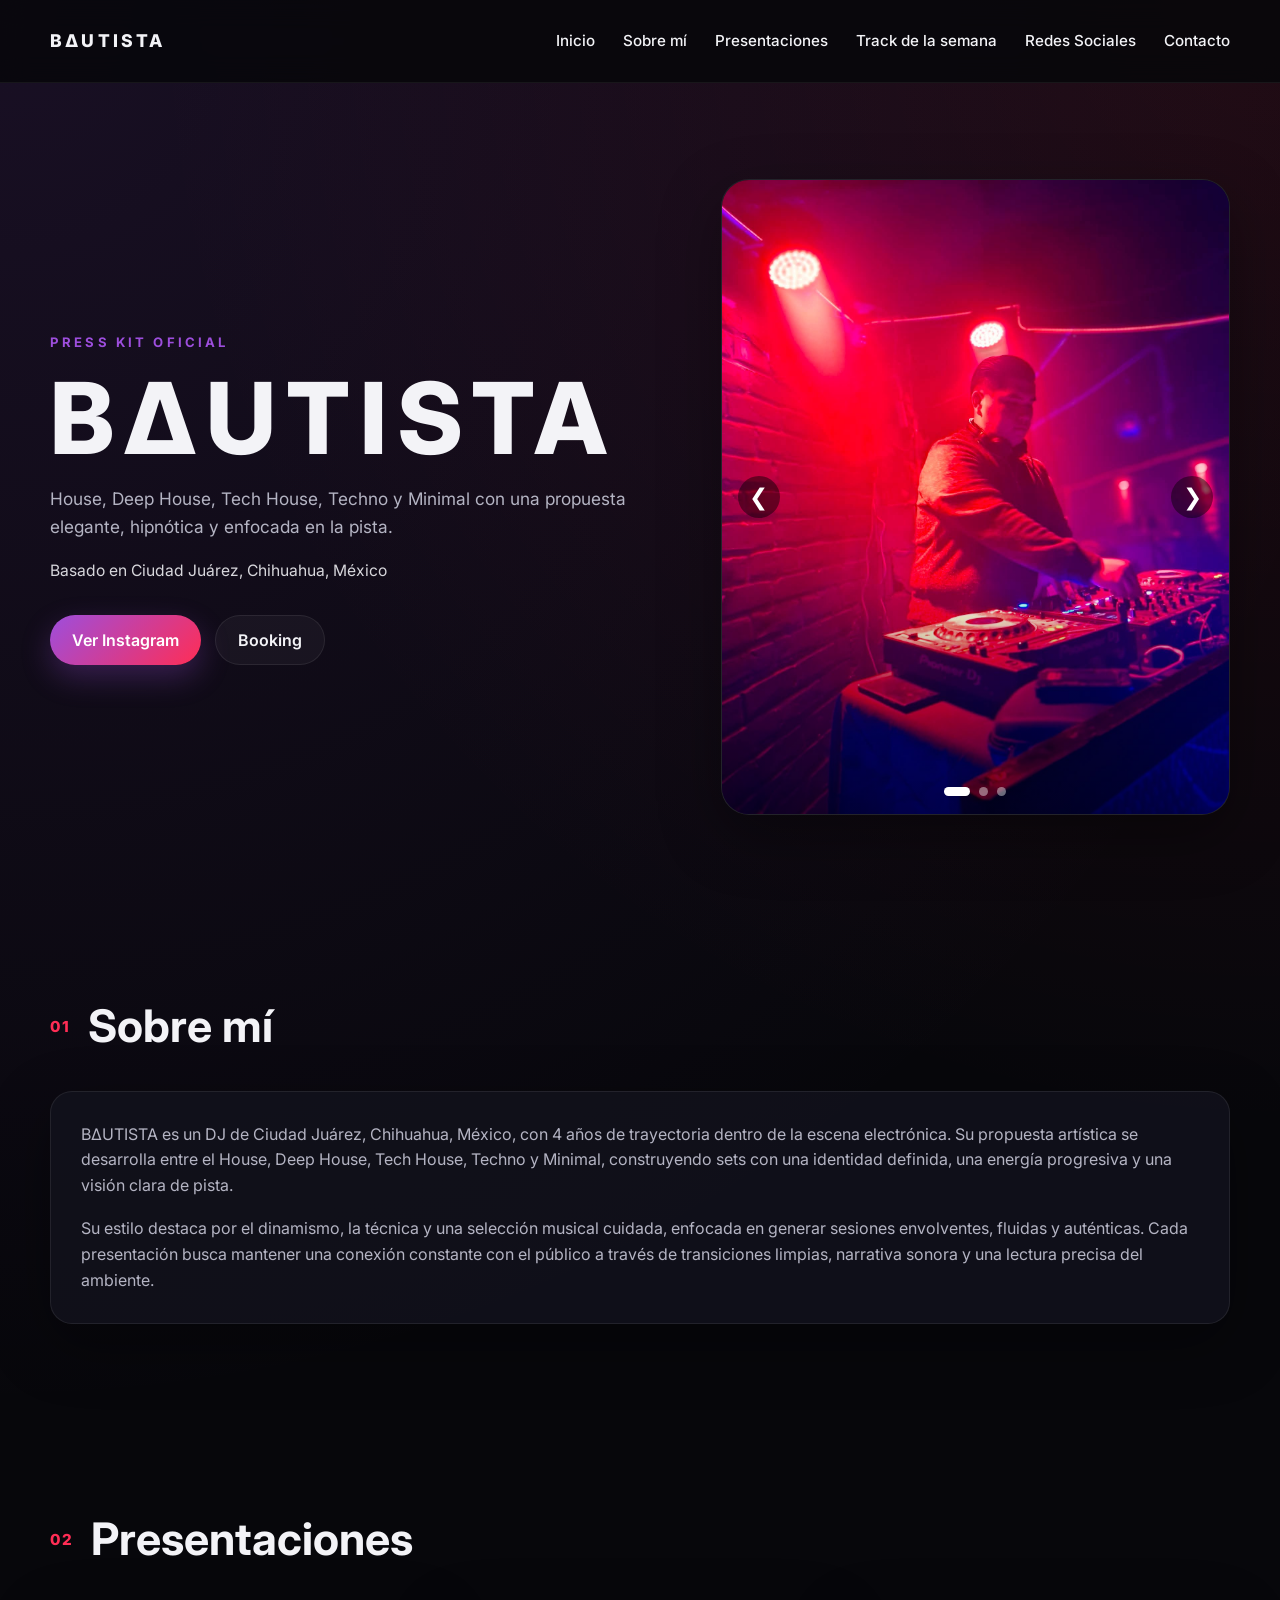
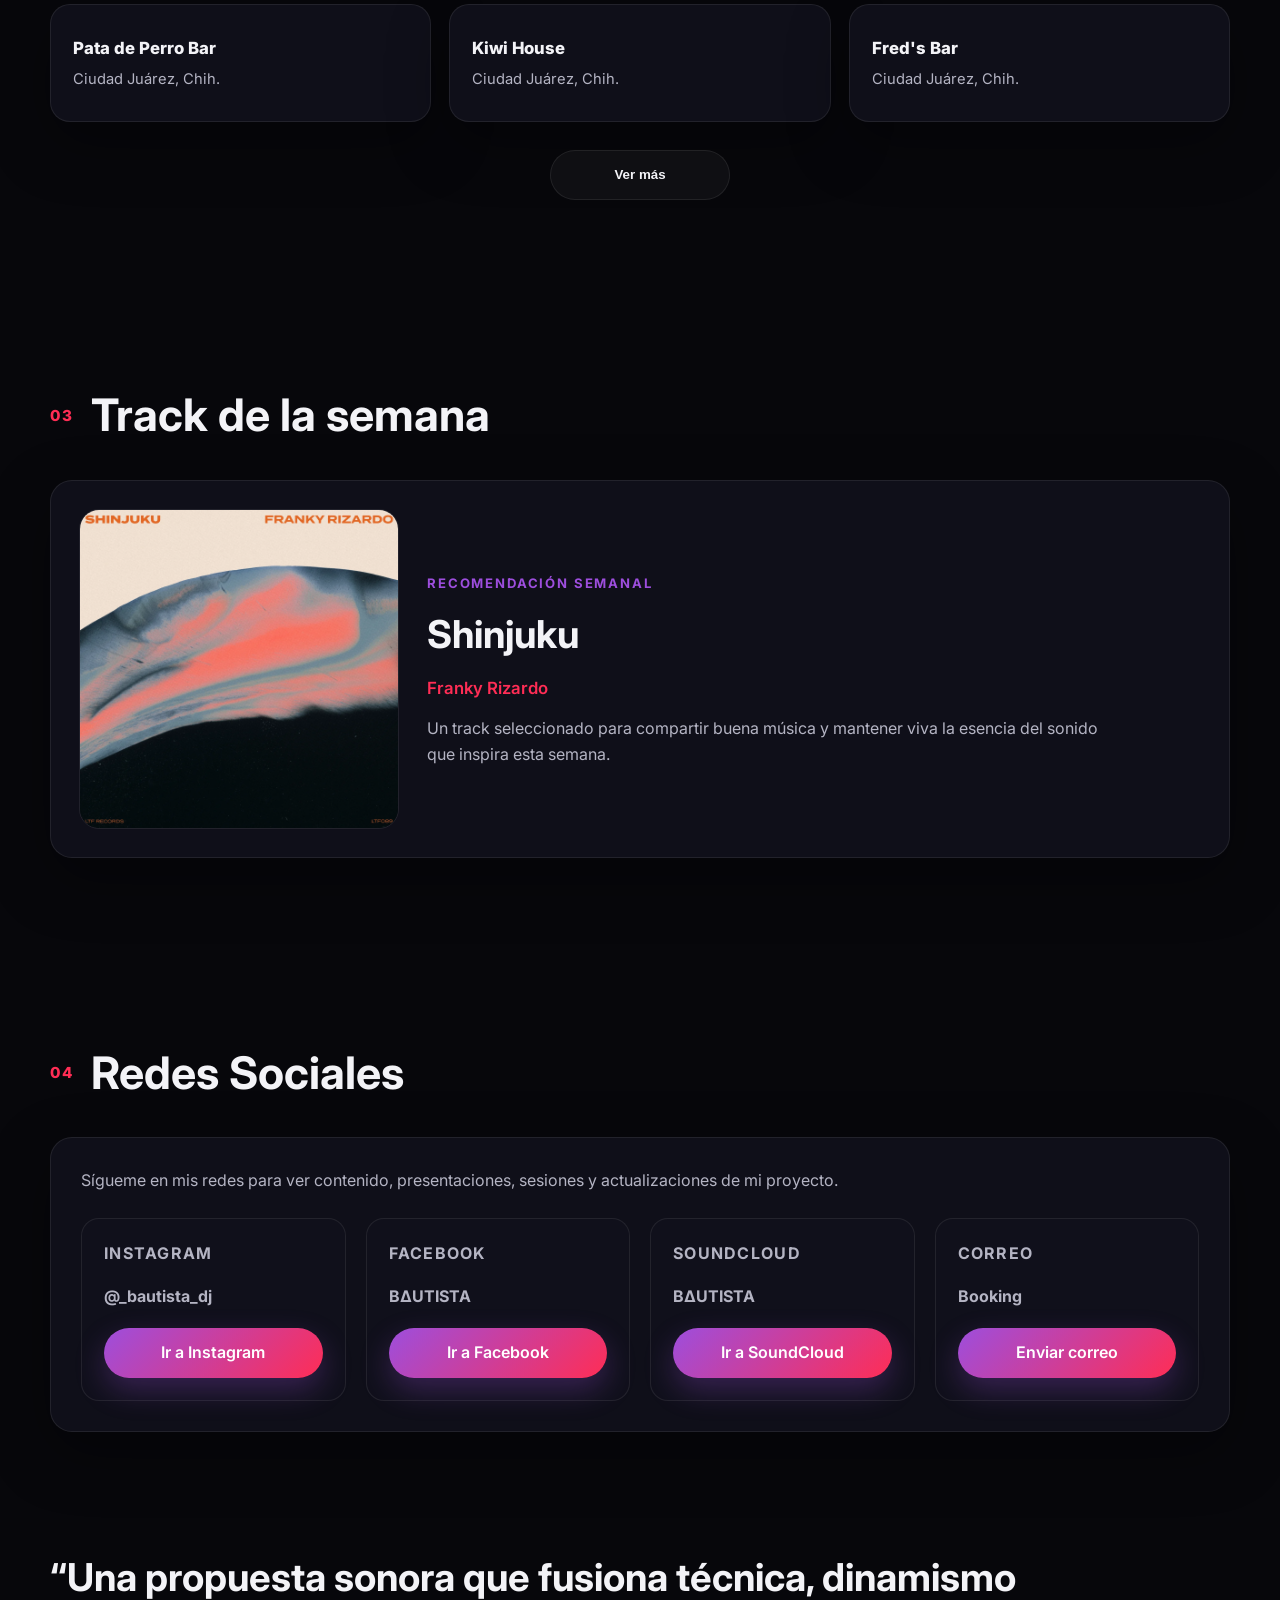
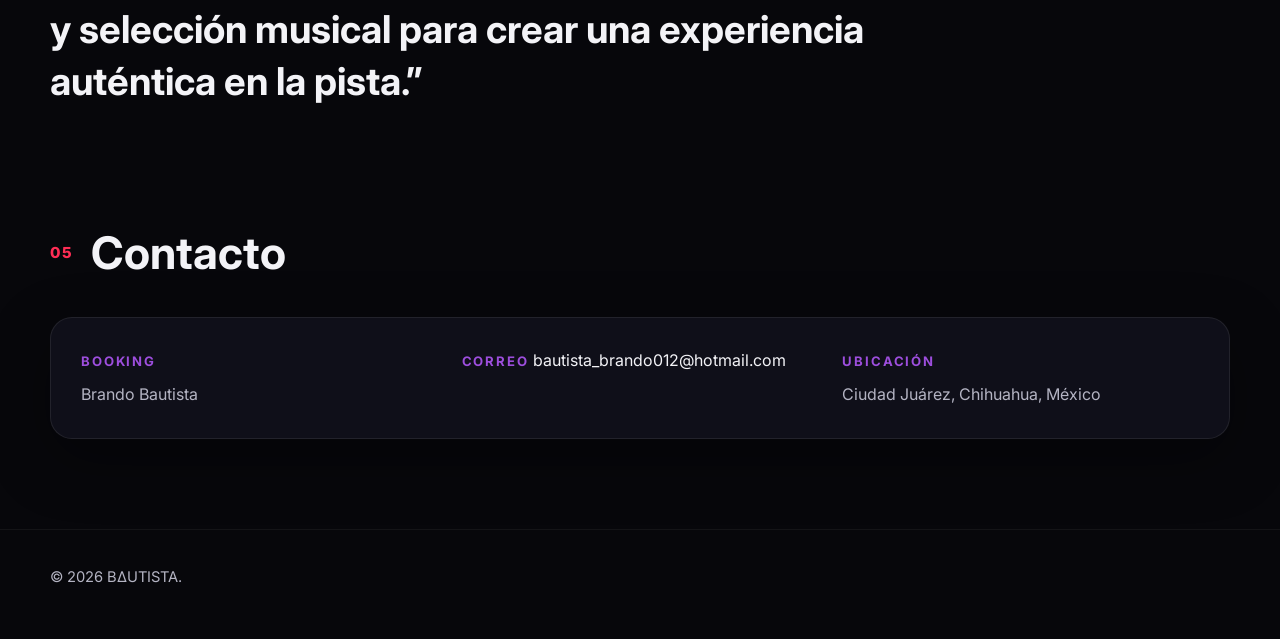
==== commit e83f6f79: "Forzar carga de estilos en GitHub Pages" ====
--- a/index.html
+++ b/index.html
@@ -21,7 +21,7 @@
     rel="stylesheet"
   />
 
-  <link rel="stylesheet" href="styles.css" />
+  <link rel="stylesheet" href="styles.css?v=2" />
 </head>
 
 <body>
@@ -332,6 +332,6 @@
     </div>
   </footer>
 
-  <script src="Funciones.js"></script>
+  <script src="Funciones.js?v=2"></script>
 </body>
 </html>
--- a/styles.css
+++ b/styles.css
@@ -669,4 +669,54 @@
   .carousel-btn-next {
     right: 12px;
   }
+}
+
+/* FIX FINAL PARA GITHUB PAGES */
+body {
+  background:
+    radial-gradient(circle at top left, rgba(157, 78, 221, 0.12), transparent 35%),
+    radial-gradient(circle at top right, rgba(255, 45, 85, 0.10), transparent 28%),
+    #07070b !important;
+  color: #f3f3f7 !important;
+}
+
+.header {
+  background: rgba(7, 7, 11, 0.88) !important;
+}
+
+.logo,
+.menu a,
+.hero h1,
+.hero-location,
+.section-heading h2,
+.contact-item p,
+.contact-item a {
+  color: #f3f3f7 !important;
+}
+
+.hero-genres,
+.card p,
+.footer p,
+.venue-card small {
+  color: #b4b4c3 !important;
+}
+
+.btn-primary {
+  background: linear-gradient(135deg, #9d4edd, #ff2d55) !important;
+  color: #ffffff !important;
+}
+
+.btn-secondary {
+  background: rgba(255, 255, 255, 0.04) !important;
+  color: #f3f3f7 !important;
+  border: 1px solid rgba(255, 255, 255, 0.08) !important;
+}
+
+.card,
+.venue-card,
+.track-card,
+.social-item,
+.contact-card {
+  background: rgba(18, 18, 28, 0.88) !important;
+  border: 1px solid rgba(255, 255, 255, 0.08) !important;
 }
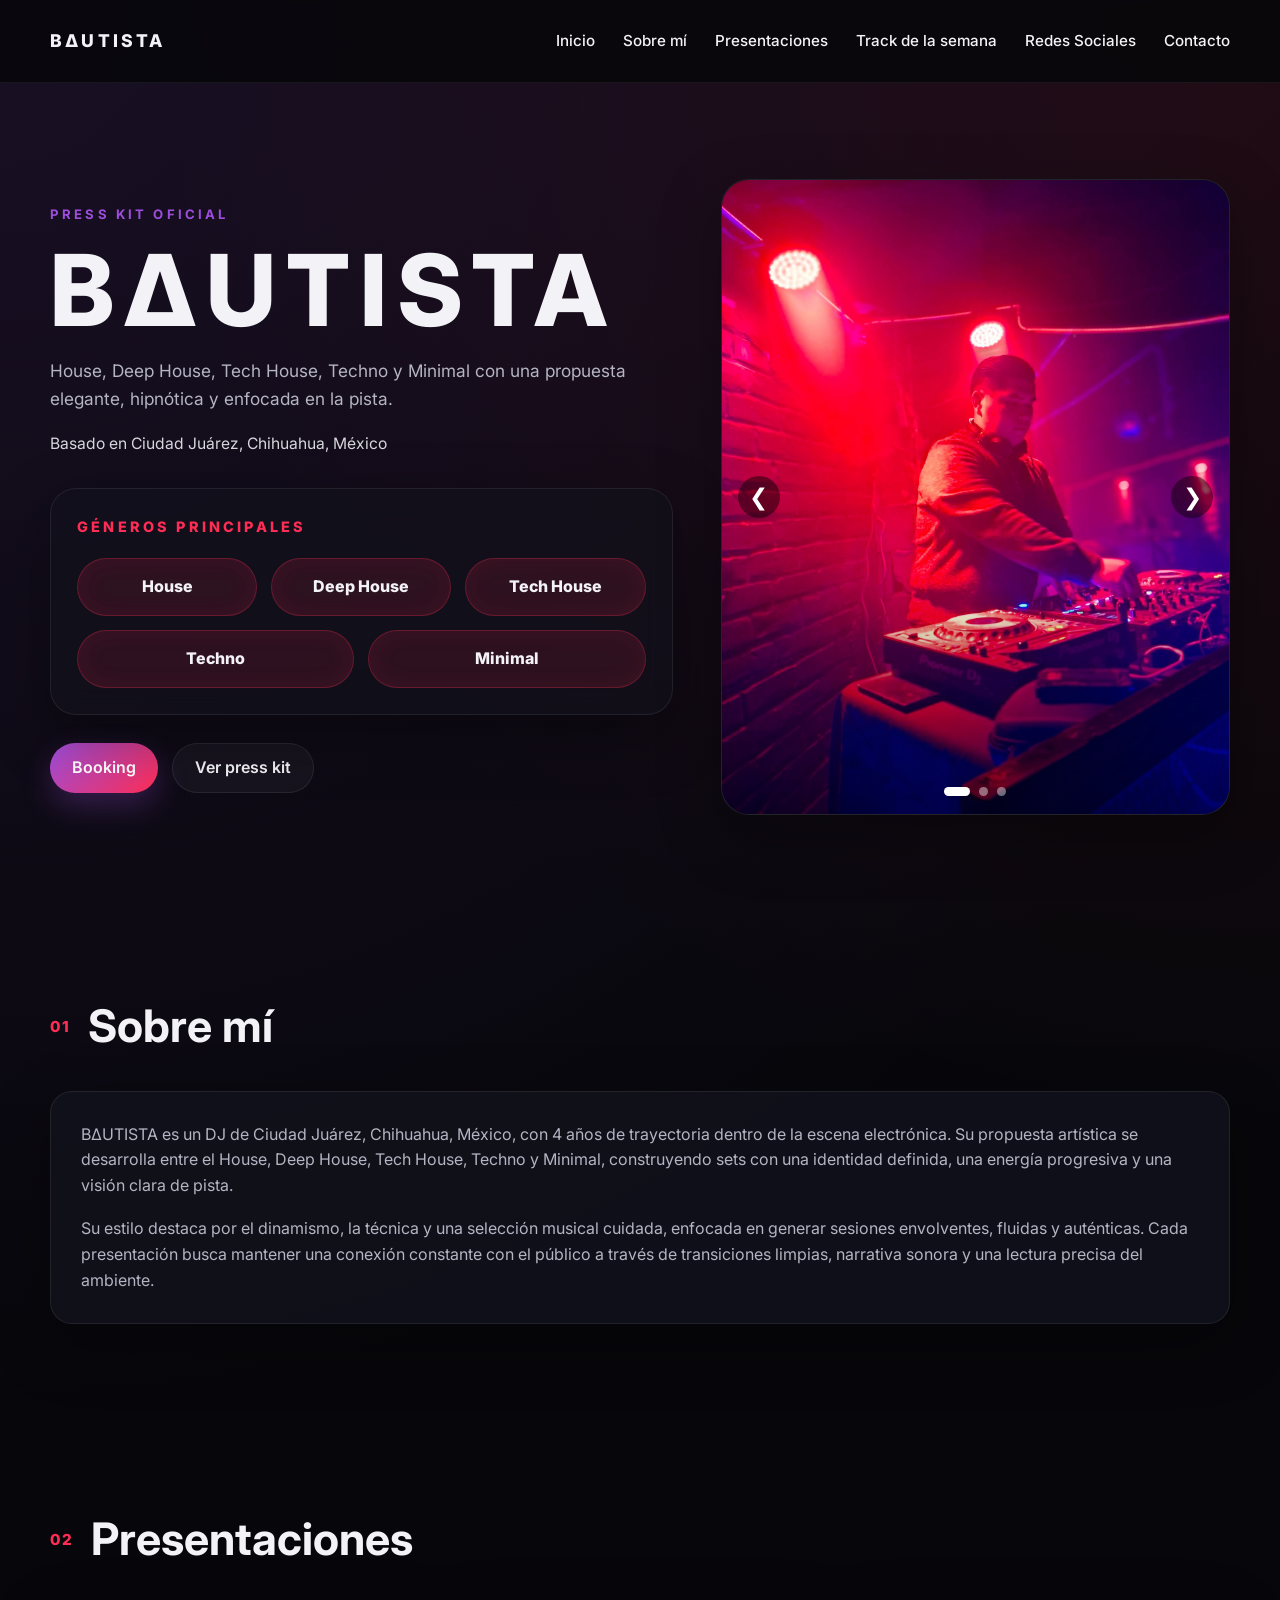
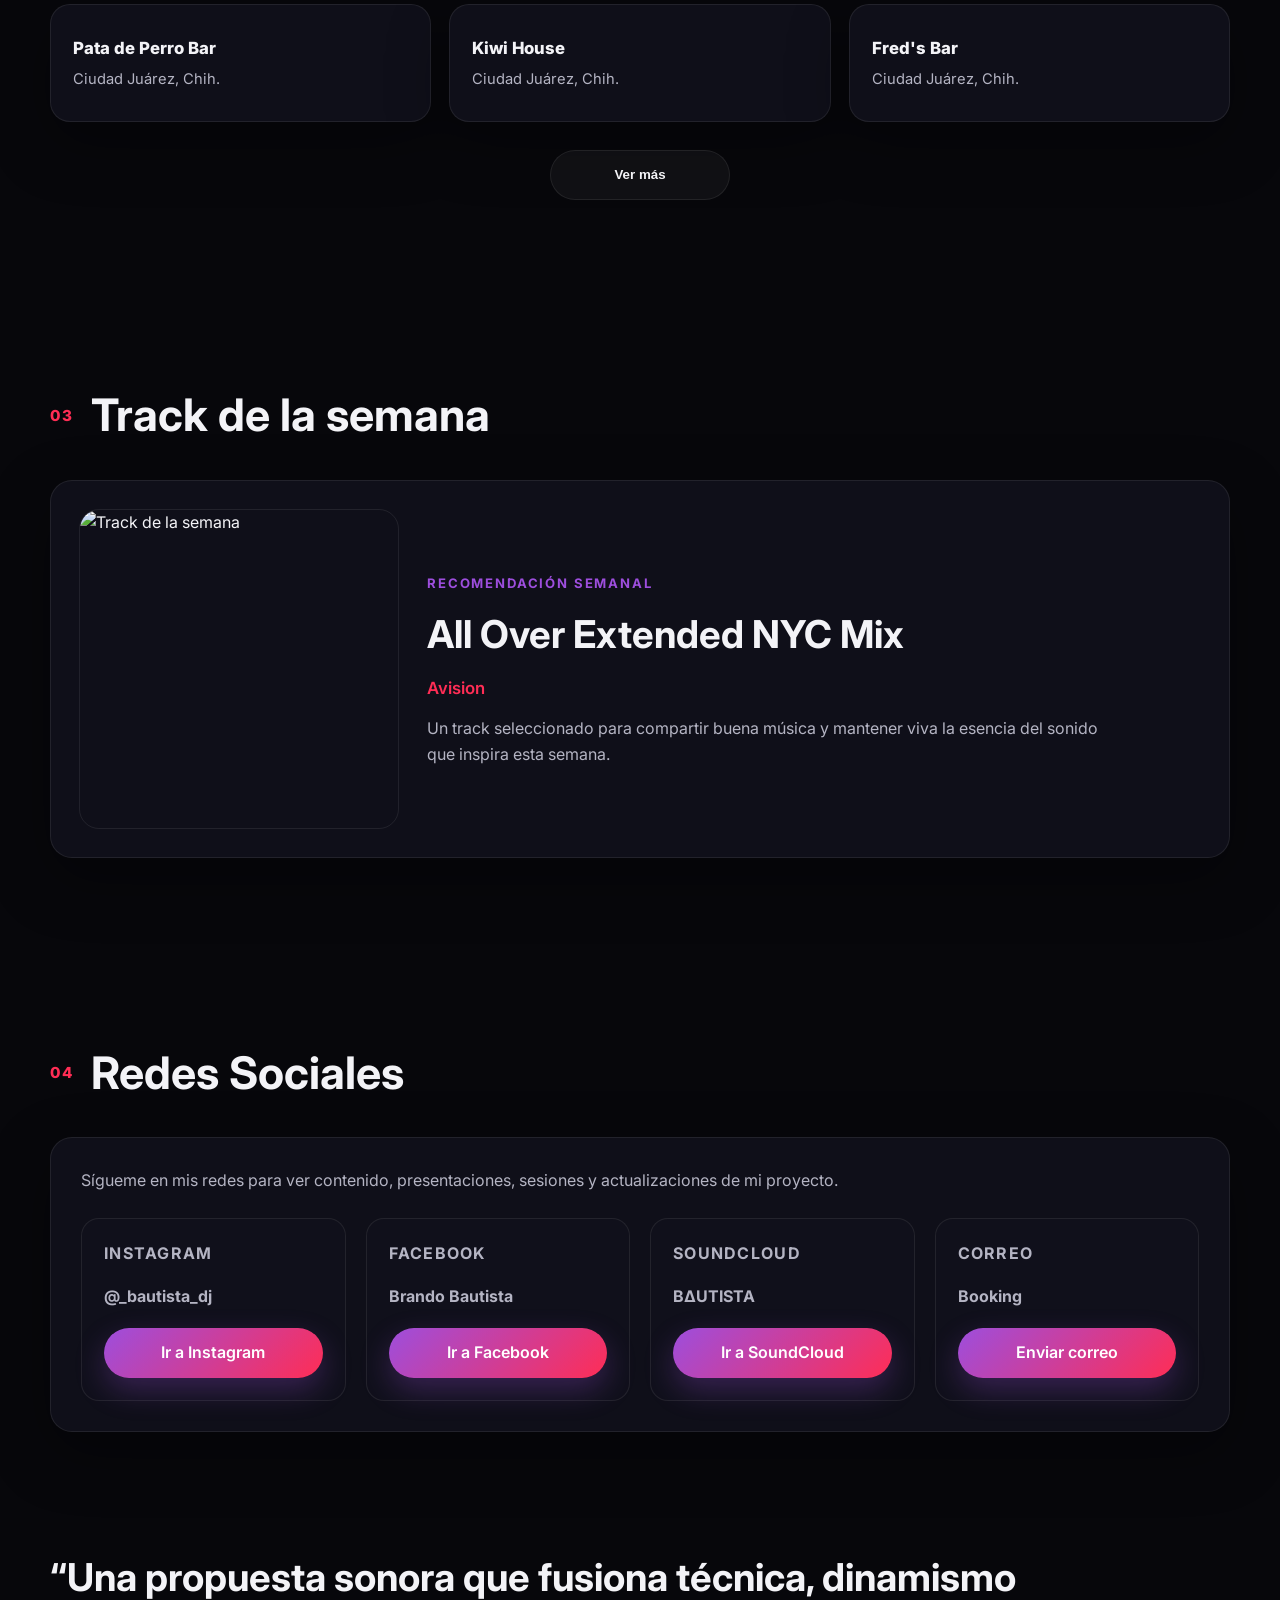
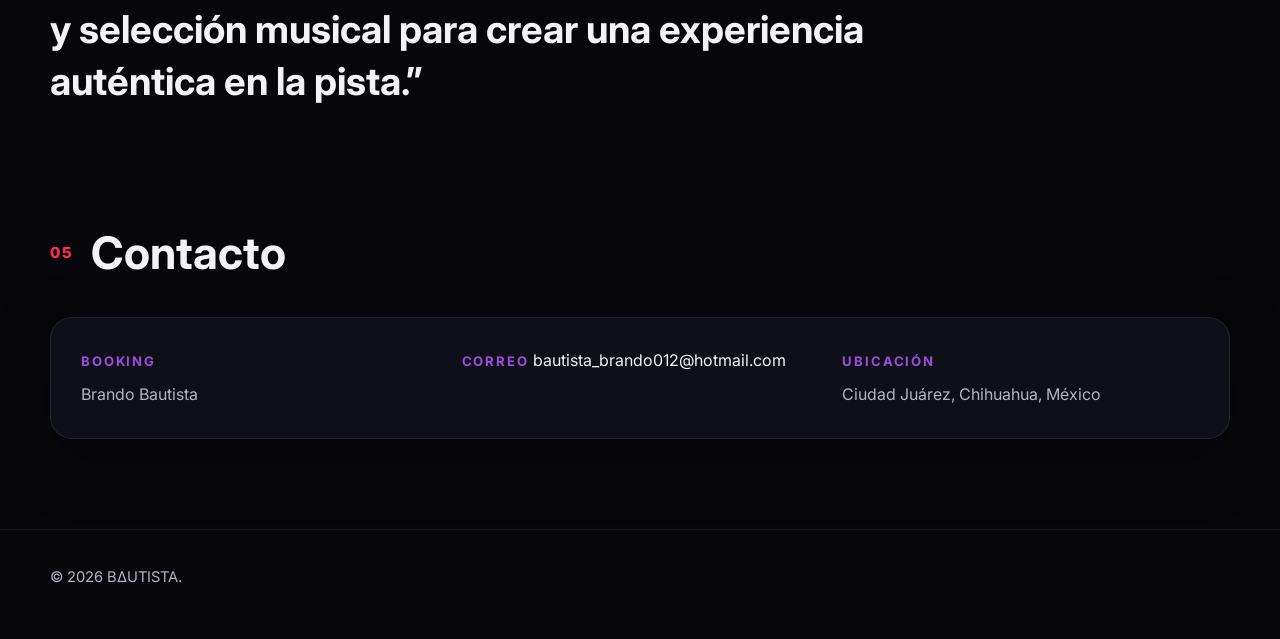
==== commit 8b97047f: "Agregar generos principales al press kit" ====
--- a/index.html
+++ b/index.html
@@ -21,7 +21,7 @@
     rel="stylesheet"
   />
 
-  <link rel="stylesheet" href="styles.css?v=2" />
+  <link rel="stylesheet" href="styles.css?v=3" />
 </head>
 
 <body>
@@ -48,70 +48,77 @@
 
   <main>
     <section class="hero" id="inicio">
-      <div class="container hero-grid">
-        <div class="hero-content reveal">
-          <p class="eyebrow">PRESS KIT OFICIAL</p>
-
-          <h1>BΔUTISTA</h1>
-
-          <p class="hero-genres">
-            House, Deep House, Tech House, Techno y Minimal con una propuesta elegante,
-            hipnótica y enfocada en la pista.
-          </p>
-
-          <p class="hero-location">
-            Basado en Ciudad Juárez, Chihuahua, México
-          </p>
-
-          <div class="hero-actions">
-            <a
-              href="https://www.instagram.com/_bautista_dj?igsh=emNrYTQ2aWJmM2I="
-              target="_blank"
-              rel="noopener noreferrer"
-              class="btn btn-primary"
-            >
-              Ver Instagram
-            </a>
-
-            <a href="#contacto" class="btn btn-secondary">
-              Booking
-            </a>
-          </div>
-        </div>
-
-        <div class="hero-carousel reveal">
-          <div class="carousel" id="photoCarousel">
-            <div class="carousel-track" id="carouselTrack">
-              <div class="carousel-slide active">
-                <img src="img/bautista.jpeg" alt="Foto oficial de BΔUTISTA 1" />
-              </div>
-
-              <div class="carousel-slide">
-                <img src="img/bautista02.jpeg" alt="Foto oficial de BΔUTISTA 2" />
-              </div>
-
-              <div class="carousel-slide">
-                <img src="img/bautista03.jpeg" alt="Foto oficial de BΔUTISTA 3" />
-              </div>
-            </div>
-
-            <button class="carousel-btn carousel-btn-prev" id="prevBtn" aria-label="Foto anterior">
-              &#10094;
-            </button>
-
-            <button class="carousel-btn carousel-btn-next" id="nextBtn" aria-label="Foto siguiente">
-              &#10095;
-            </button>
-
-            <div class="carousel-dots" id="carouselDots">
-              <button class="dot active" aria-label="Foto 1"></button>
-              <button class="dot" aria-label="Foto 2"></button>
-              <button class="dot" aria-label="Foto 3"></button>
-            </div>
-          </div>
-        </div>
-      </div>
-    </section>
+  <div class="container hero-grid">
+    <div class="hero-content reveal">
+      <p class="eyebrow">PRESS KIT OFICIAL</p>
+
+      <h1>BΔUTISTA</h1>
+
+      <p class="hero-genres">
+        House, Deep House, Tech House, Techno y Minimal con una propuesta elegante,
+        hipnótica y enfocada en la pista.
+      </p>
+
+      <p class="hero-location">
+        Basado en Ciudad Juárez, Chihuahua, México
+      </p>
+
+      <div class="genres-card">
+        <h3>GÉNEROS PRINCIPALES</h3>
+
+        <div class="genres-list">
+          <span>House</span>
+          <span>Deep House</span>
+          <span>Tech House</span>
+          <span>Techno</span>
+          <span>Minimal</span>
+        </div>
+      </div>
+
+      <div class="hero-actions">
+        <a href="#contacto" class="btn btn-primary">
+          Booking
+        </a>
+
+        <a href="#sobre-mi" class="btn btn-secondary">
+          Ver press kit
+        </a>
+      </div>
+    </div>
+
+    <div class="hero-carousel reveal">
+      <div class="carousel" id="photoCarousel">
+        <div class="carousel-track" id="carouselTrack">
+          <div class="carousel-slide active">
+            <img src="img/bautista.jpeg" alt="Foto oficial de BΔUTISTA 1" />
+          </div>
+
+          <div class="carousel-slide">
+            <img src="img/bautista02.jpeg" alt="Foto oficial de BΔUTISTA 2" />
+          </div>
+
+          <div class="carousel-slide">
+            <img src="img/bautista03.jpeg" alt="Foto oficial de BΔUTISTA 3" />
+          </div>
+        </div>
+
+        <button class="carousel-btn carousel-btn-prev" id="prevBtn" aria-label="Foto anterior">
+          &#10094;
+        </button>
+
+        <button class="carousel-btn carousel-btn-next" id="nextBtn" aria-label="Foto siguiente">
+          &#10095;
+        </button>
+
+        <div class="carousel-dots" id="carouselDots">
+          <button class="dot active" aria-label="Foto 1"></button>
+          <button class="dot" aria-label="Foto 2"></button>
+          <button class="dot" aria-label="Foto 3"></button>
+        </div>
+      </div>
+    </div>
+  </div>
+</section>
 
     <section class="section reveal" id="sobre-mi">
       <div class="container">
@@ -167,6 +174,11 @@
           </article>
 
           <article class="venue-card venue-hidden">
+            <span>SET</span>
+            <small>Ciudad Juárez, Chih.</small>
+          </article>
+
+          <article class="venue-card venue-hidden">
             <span>Eventos privados</span>
             <small>Ciudad Juárez, Chih.</small>
           </article>
@@ -199,13 +211,13 @@
 
         <div class="track-card">
           <div class="track-image">
-            <img src="img/franky.webp" alt="Track de la semana" />
+            <img src="img/avision.webp" alt="Track de la semana" />
           </div>
 
           <div class="track-content">
             <p class="track-label">Recomendación semanal</p>
-            <h3>Shinjuku</h3>
-            <p class="track-artist">Franky Rizardo</p>
+            <h3>All Over Extended NYC Mix</h3>
+            <p class="track-artist">Avision</p>
 
             <p class="track-description">
               Un track seleccionado para compartir buena música y mantener viva la esencia
@@ -246,7 +258,7 @@
 
             <div class="social-item">
               <p class="social-name">Facebook</p>
-              <p class="social-user">BΔUTISTA</p>
+              <p class="social-user">Brando Bautista</p>
 
               <a
                 href="https://www.facebook.com/share/17TQZb2qH4/"
@@ -332,6 +344,6 @@
     </div>
   </footer>
 
-  <script src="Funciones.js?v=2"></script>
+  <script src="Funciones.js?v=3"></script>
 </body>
 </html>
--- a/styles.css
+++ b/styles.css
@@ -719,4 +719,359 @@
 .contact-card {
   background: rgba(18, 18, 28, 0.88) !important;
   border: 1px solid rgba(255, 255, 255, 0.08) !important;
+}
+
+/* AJUSTE MÓVIL: HEADER Y FOOTER MÁS REDUCIDOS */
+@media (max-width: 768px) {
+  :root {
+    --header-h: 67px;
+  }
+
+  .header {
+    min-height: 67px;
+  }
+
+  .nav {
+    min-height: 67px;
+    padding: 0;
+  }
+
+  .logo {
+    font-size: 0.95rem;
+    letter-spacing: 0.14em;
+  }
+
+  .menu-toggle {
+    width: 40px;
+    height: 40px;
+    padding: 8px;
+    border-radius: 12px;
+  }
+
+  .menu-toggle span {
+    height: 2px;
+    margin: 5px 0;
+  }
+
+  .menu {
+    top: 67px;
+    padding: 14px;
+    gap: 14px;
+  }
+
+  .menu a {
+    font-size: 0.95rem;
+  }
+
+  .hero {
+    min-height: auto;
+    padding: 46px 0 50px;
+  }
+
+  .footer {
+    padding: 22px 0 28px;
+  }
+
+  .footer p {
+    font-size: 0.82rem;
+    text-align: center;
+  }
+}
+
+@media (max-width: 520px) {
+  :root {
+    --header-h: 67px;
+  }
+
+  .header {
+    min-height: 67px;
+  }
+
+  .nav {
+    min-height: 67px;
+  }
+
+  .logo {
+    font-size: 0.86rem;
+    letter-spacing: 0.12em;
+  }
+
+  .menu-toggle {
+    width: 36px;
+    height: 36px;
+    padding: 7px;
+  }
+
+  .menu {
+    top: 67px;
+    right: 12px;
+    left: 12px;
+    padding: 14px;
+  }
+
+  .hero {
+    padding: 38px 0 44px;
+  }
+
+  .footer {
+    padding: 18px 0 24px;
+  }
+
+  .footer p {
+    font-size: 0.78rem;
+  }
+}
+
+/* MENÚ MÓVIL MÁS VISUAL Y DINÁMICO */
+@media (max-width: 768px) {
+  body.menu-open {
+    overflow: hidden;
+  }
+
+  body.menu-open::before {
+    content: "";
+    position: fixed;
+    inset: 0;
+    z-index: 900;
+    background: rgba(0, 0, 0, 0.58);
+    backdrop-filter: blur(5px);
+    animation: fadeOverlay 0.25s ease forwards;
+  }
+
+  .header {
+    z-index: 1200;
+  }
+
+  .menu-toggle {
+    position: relative;
+    z-index: 1300;
+    display: flex;
+    flex-direction: column;
+    justify-content: center;
+    gap: 5px;
+    background: rgba(255, 255, 255, 0.04);
+    box-shadow: 0 10px 28px rgba(0, 0, 0, 0.25);
+  }
+
+  .menu-toggle span {
+    margin: 0;
+    transform-origin: center;
+  }
+
+  .menu-toggle.open span:nth-child(1) {
+    transform: translateY(7px) rotate(45deg);
+  }
+
+  .menu-toggle.open span:nth-child(2) {
+    opacity: 0;
+  }
+
+  .menu-toggle.open span:nth-child(3) {
+    transform: translateY(-7px) rotate(-45deg);
+  }
+
+  .menu {
+    position: fixed;
+    top: 76px;
+    left: 18px;
+    right: 18px;
+    z-index: 1250;
+    padding: 18px;
+    gap: 10px;
+    border-radius: 24px;
+    background:
+      linear-gradient(135deg, rgba(157, 78, 221, 0.14), rgba(255, 45, 85, 0.10)),
+      rgba(10, 10, 16, 0.96);
+    border: 1px solid rgba(255, 255, 255, 0.10);
+    box-shadow: 0 24px 70px rgba(0, 0, 0, 0.55);
+    backdrop-filter: blur(18px);
+    opacity: 0;
+    pointer-events: none;
+    transform: translateY(-18px) scale(0.96);
+    transition:
+      opacity 0.28s ease,
+      transform 0.28s ease;
+  }
+
+  .menu.open {
+    opacity: 1;
+    pointer-events: auto;
+    transform: translateY(0) scale(1);
+  }
+
+  .menu a {
+    width: 100%;
+    padding: 13px 16px;
+    border-radius: 16px;
+    font-size: 1rem;
+    font-weight: 700;
+    color: var(--text);
+    background: rgba(255, 255, 255, 0.03);
+    border: 1px solid transparent;
+    transform: translateX(-10px);
+    opacity: 0;
+  }
+
+  .menu.open a {
+    animation: menuItemIn 0.32s ease forwards;
+  }
+
+  .menu.open a:nth-child(1) {
+    animation-delay: 0.04s;
+  }
+
+  .menu.open a:nth-child(2) {
+    animation-delay: 0.08s;
+  }
+
+  .menu.open a:nth-child(3) {
+    animation-delay: 0.12s;
+  }
+
+  .menu.open a:nth-child(4) {
+    animation-delay: 0.16s;
+  }
+
+  .menu.open a:nth-child(5) {
+    animation-delay: 0.20s;
+  }
+
+  .menu.open a:nth-child(6) {
+    animation-delay: 0.24s;
+  }
+
+  .menu a:hover,
+  .menu a:active {
+    background: linear-gradient(135deg, rgba(157, 78, 221, 0.28), rgba(255, 45, 85, 0.20));
+    border-color: rgba(255, 255, 255, 0.12);
+    transform: translateX(4px);
+  }
+}
+
+@media (max-width: 520px) {
+  .menu {
+    top: 66px;
+    left: 14px;
+    right: 14px;
+    padding: 16px;
+    border-radius: 22px;
+  }
+
+  .menu a {
+    padding: 12px 14px;
+    font-size: 0.98rem;
+  }
+}
+
+@keyframes menuItemIn {
+  from {
+    opacity: 0;
+    transform: translateX(-10px);
+  }
+
+  to {
+    opacity: 1;
+    transform: translateX(0);
+  }
+}
+
+@keyframes fadeOverlay {
+  from {
+    opacity: 0;
+  }
+
+  to {
+    opacity: 1;
+  }
+}
+
+/* TARJETA DE GÉNEROS PRINCIPALES */
+.genres-card {
+  margin: 30px 0 28px;
+  padding: 26px;
+  border-radius: 26px;
+  background: rgba(18, 18, 28, 0.62);
+  border: 1px solid rgba(255, 255, 255, 0.08);
+  box-shadow: var(--shadow);
+  backdrop-filter: blur(16px);
+}
+
+.genres-card h3 {
+  margin-bottom: 20px;
+  color: var(--accent-2);
+  font-size: 0.9rem;
+  font-weight: 800;
+  letter-spacing: 0.22em;
+}
+
+.genres-list {
+  display: flex;
+  flex-wrap: wrap;
+  gap: 14px;
+}
+
+.genres-list span {
+  flex: 1 1 160px;
+  min-height: 58px;
+  display: inline-flex;
+  align-items: center;
+  justify-content: center;
+  padding: 0 18px;
+  border-radius: 999px;
+  color: var(--text);
+  font-size: 1rem;
+  font-weight: 800;
+  text-align: center;
+  background: rgba(255, 45, 85, 0.12);
+  border: 1px solid rgba(255, 45, 85, 0.28);
+  box-shadow: inset 0 0 24px rgba(255, 45, 85, 0.08);
+}
+
+/* AJUSTES PARA QUE SE VEA COMO EL OTRO PRESSKIT EN MÓVIL */
+@media (max-width: 768px) {
+  .genres-card {
+    margin: 28px 0 28px;
+    padding: 24px;
+    border-radius: 24px;
+  }
+
+  .genres-card h3 {
+    font-size: 0.82rem;
+    margin-bottom: 18px;
+  }
+
+  .genres-list {
+    gap: 12px;
+  }
+
+  .genres-list span {
+    flex: 1 1 calc(50% - 12px);
+    min-height: 56px;
+    font-size: 0.95rem;
+  }
+
+  .genres-list span:last-child {
+    flex-basis: 100%;
+  }
+
+  .hero-actions {
+    margin-top: 26px;
+  }
+
+  .hero-actions .btn {
+    min-height: 58px;
+    font-size: 1rem;
+    font-weight: 800;
+  }
+}
+
+@media (max-width: 520px) {
+  .genres-card {
+    padding: 22px;
+  }
+
+  .genres-list span {
+    min-height: 54px;
+    font-size: 0.92rem;
+  }
 }
